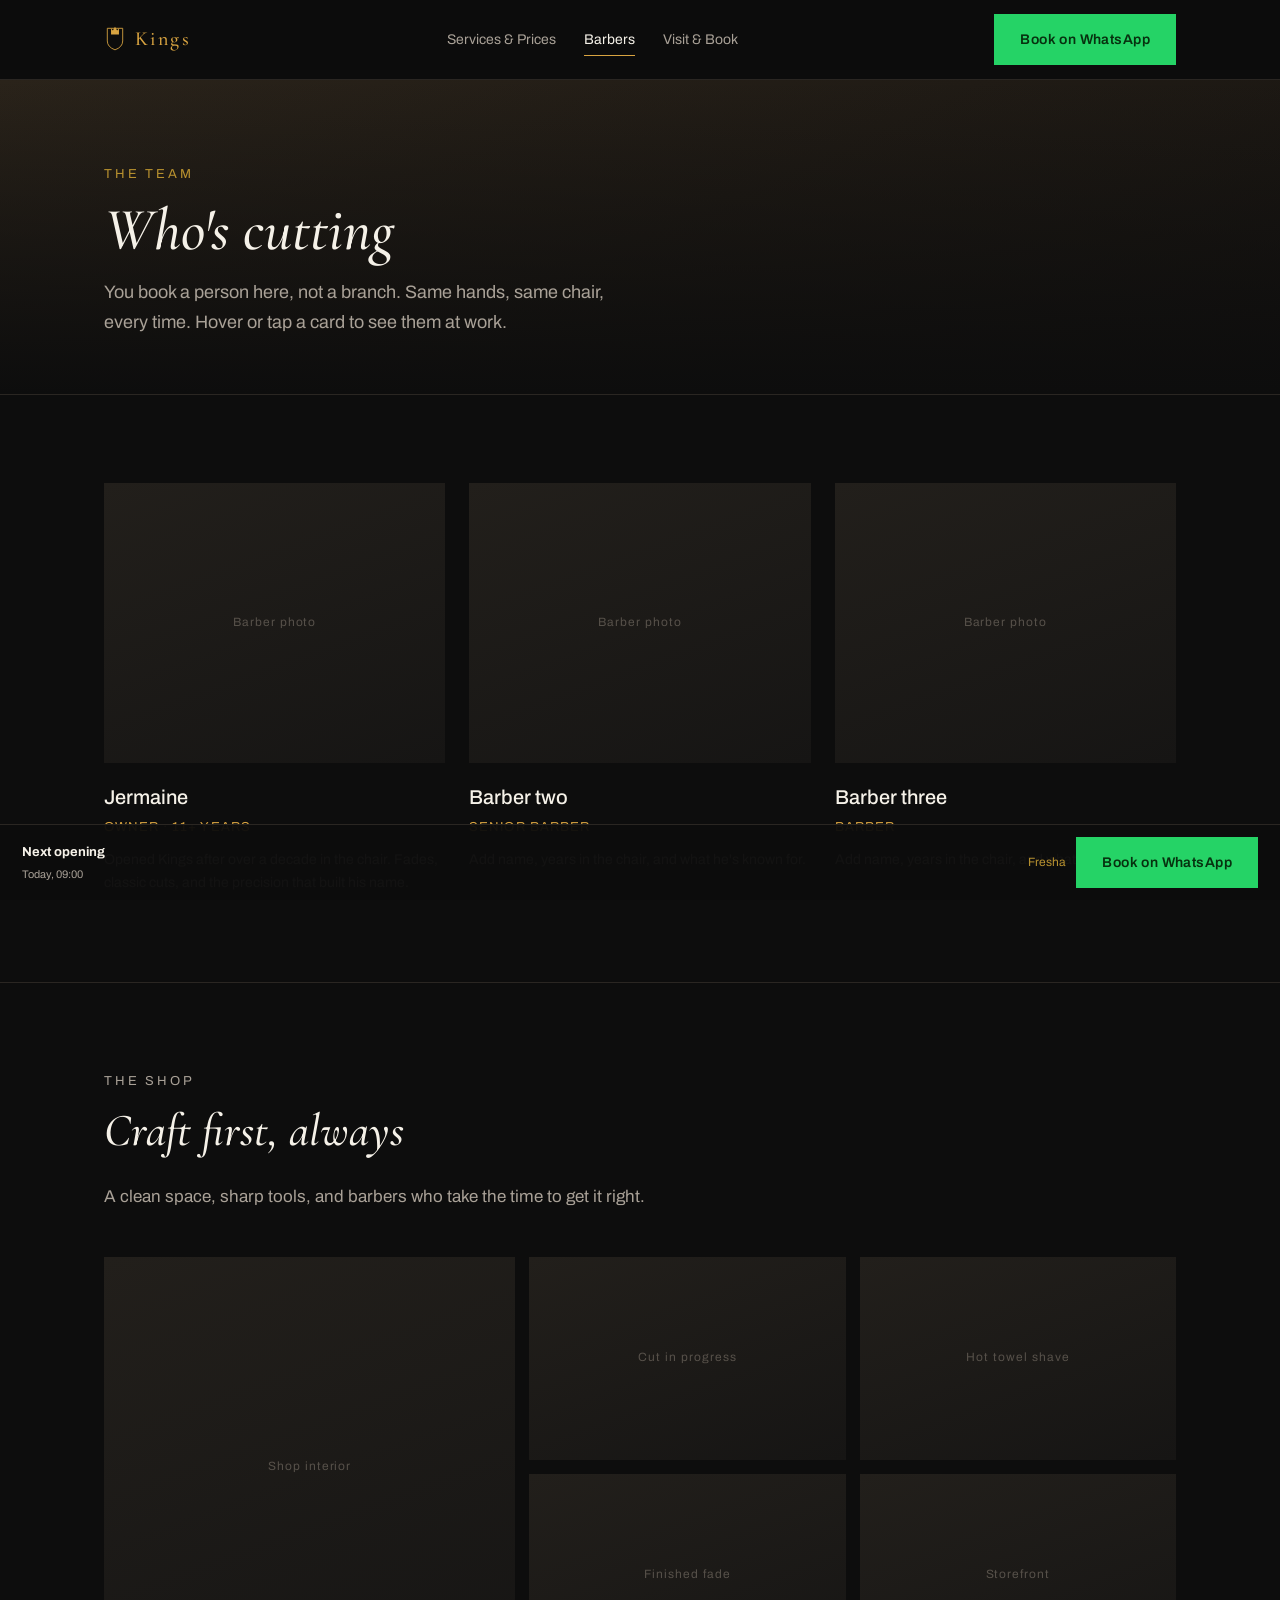
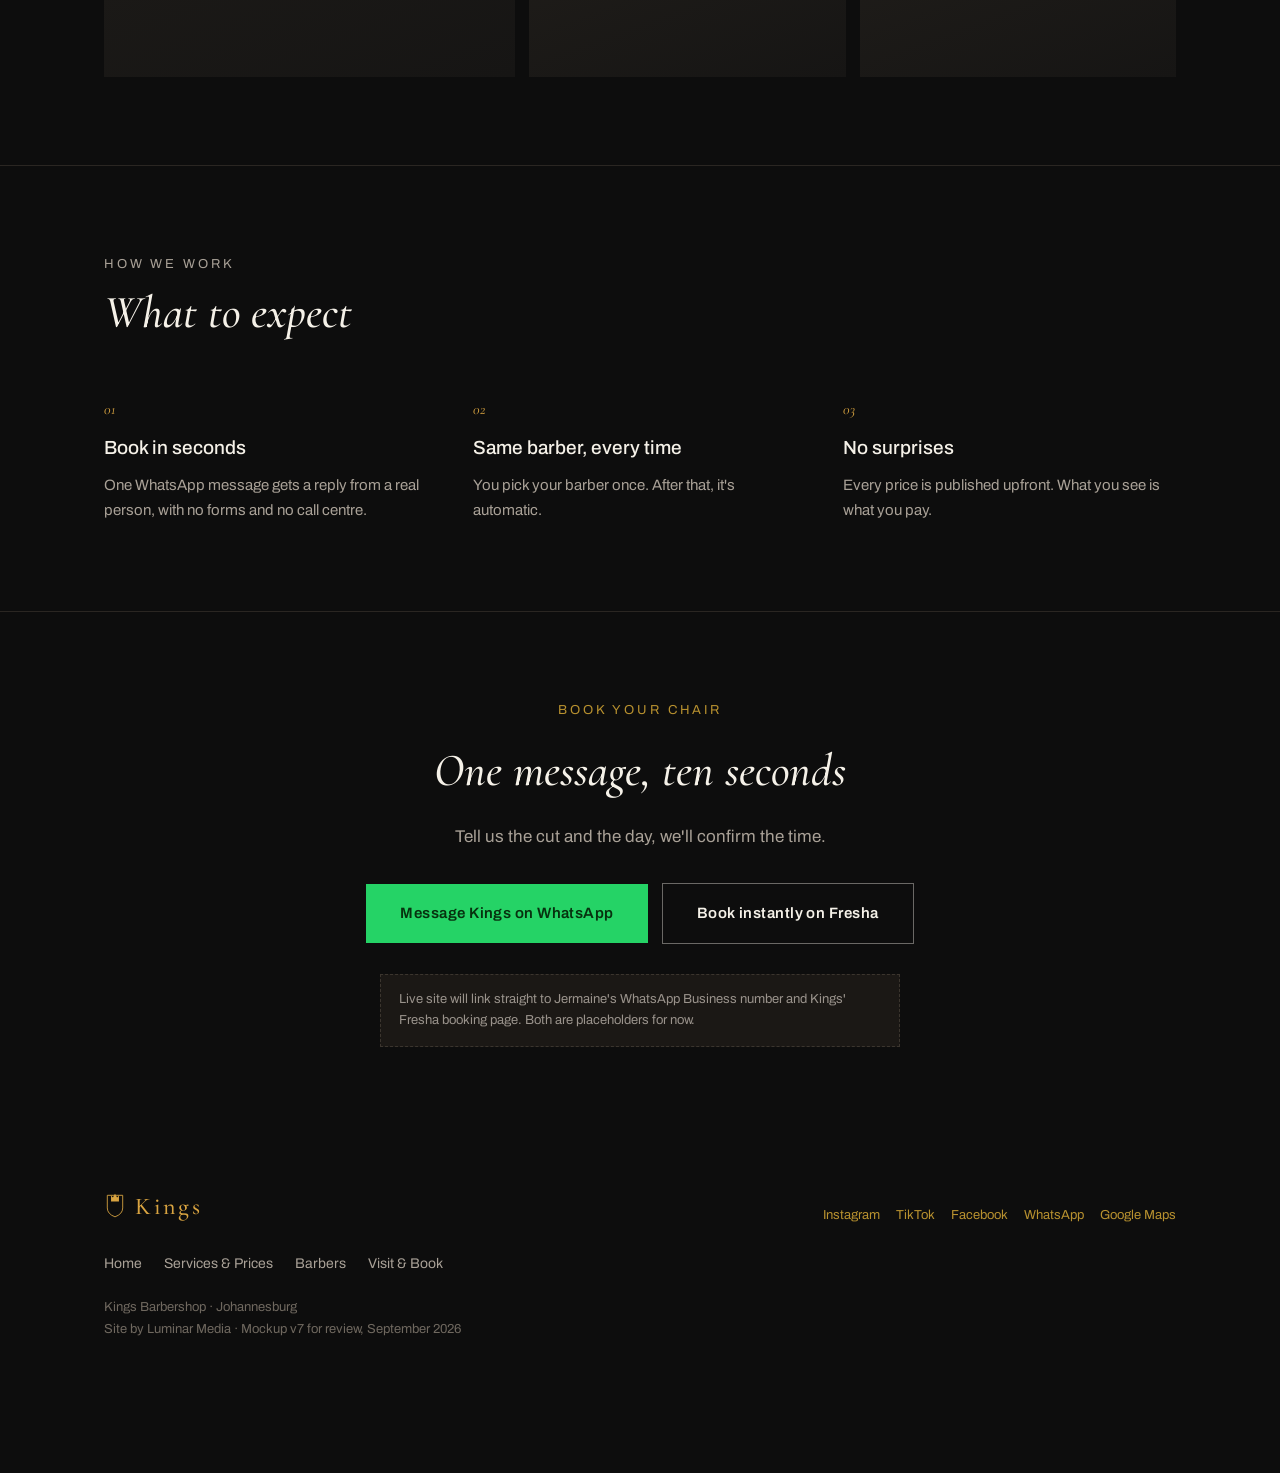
==== barbers.html @ ea35cb9d "what kings means, no em dashes" ====
<!DOCTYPE html>
<html lang="en">
<head>
<meta charset="utf-8">
<meta name="viewport" content="width=device-width, initial-scale=1, viewport-fit=cover">
<title>Barbers | Kings Barbershop Johannesburg</title>
<meta name="description" content="Meet Jermaine and the Kings Barbershop team in Johannesburg. Book the same barber every visit.">
<meta name="theme-color" content="#0D0D0D">

<!-- SITE URL: every "kings-barbershop-six.vercel.app" on this page (and in robots.txt + sitemap.xml) must change if the site moves to its own domain -->
<link rel="canonical" href="https://kings-barbershop-six.vercel.app/barbers">

<!-- Link previews (WhatsApp, Facebook, Instagram DMs, X) -->
<meta property="og:type" content="website">
<meta property="og:site_name" content="Kings Barbershop">
<meta property="og:locale" content="en_ZA">
<meta property="og:url" content="https://kings-barbershop-six.vercel.app/barbers">
<meta property="og:title" content="The Barbers · Kings Barbershop">
<meta property="og:description" content="You book a person here, not a branch. Meet Jermaine and the team.">
<meta property="og:image" content="https://kings-barbershop-six.vercel.app/og-image.jpg">
<meta property="og:image:type" content="image/jpeg">
<meta property="og:image:width" content="1200">
<meta property="og:image:height" content="630">
<meta property="og:image:alt" content="Kings Barbershop gold crest with the line Walk in a subject. Walk out a king.">
<meta name="twitter:card" content="summary_large_image">
<meta name="twitter:title" content="The Barbers · Kings Barbershop">
<meta name="twitter:description" content="You book a person here, not a branch. Meet Jermaine and the team.">
<meta name="twitter:image" content="https://kings-barbershop-six.vercel.app/og-image.jpg">

<!-- Icons -->
<link rel="icon" href="favicon.svg" type="image/svg+xml">
<link rel="icon" href="favicon.ico" sizes="48x48">
<link rel="apple-touch-icon" href="apple-touch-icon.png">

<script>document.documentElement.classList.add('js')</script>
<link rel="preconnect" href="https://fonts.googleapis.com">
<link rel="preconnect" href="https://fonts.gstatic.com" crossorigin>
<link href="https://fonts.googleapis.com/css2?family=Cormorant+Garamond:ital,wght@0,500;1,500&amp;family=Archivo:wght@400;500;600&amp;display=swap" rel="stylesheet">
<link rel="stylesheet" href="styles.css">
<script src="site.js" defer></script>
</head>
<body>

<nav>
  <div class="nav-in">
    <a class="brand" href="./" aria-label="Kings Barbershop home"><svg viewBox="0 0 400 520" aria-hidden="true"><path d="M60 60 H340 V290 Q340 400 200 452 Q60 400 60 290 Z" fill="none" stroke="#D9A441" stroke-width="16"/><polygon points="128,172 128,62 162,102 200,34 238,102 272,62 272,172" fill="#D9A441"/></svg>Kings</a>
    <div class="nav-links"><a href="services">Services &amp; Prices</a><a href="barbers" aria-current="page">Barbers</a><a href="visit">Visit &amp; Book</a></div>
    <a class="btn wa" href="#" data-wa>Book on WhatsApp</a>
    <button class="menu-btn" type="button" aria-expanded="false" aria-controls="menu">Menu</button>
  </div>
</nav>

<div class="menu" id="menu" hidden>
  <div class="menu-top">
    <a class="brand" href="./" aria-label="Kings Barbershop home"><svg viewBox="0 0 400 520" aria-hidden="true"><path d="M60 60 H340 V290 Q340 400 200 452 Q60 400 60 290 Z" fill="none" stroke="#D9A441" stroke-width="16"/><polygon points="128,172 128,62 162,102 200,34 238,102 272,62 272,172" fill="#D9A441"/></svg>Kings</a>
    <button class="menu-btn menu-close" type="button">Close</button>
  </div>
  <div class="menu-links">
    <a href="./">Home</a>
    <a href="services">Services &amp; Prices</a>
    <a href="barbers" aria-current="page">Barbers</a>
    <a href="visit">Visit &amp; Book</a>
  </div>
  <div class="menu-book">
    <a class="btn wa" href="#" data-wa>Book on WhatsApp</a>
    <a class="fresha" href="#" data-fresha>Book instantly on Fresha</a>
  </div>
</div>

<header class="page-head">
  <div class="wrap">
    <p class="kicker">The team</p>
    <h1>Who's cutting</h1>
    <p>You book a person here, not a branch. Same hands, same chair, every time. Hover or tap a card to see them at work.</p>
  </div>
</header>

<section id="team" class="reveal">
  <div class="wrap">
    <div class="team">
      <div class="barber"><div class="photo"><div class="shot still">Barber photo</div><div class="shot action">Action shot</div></div><h3>Jermaine</h3><p class="role">Owner · 11+ years</p><p>Opened Kings after over a decade in the chair. Fades, classic cuts, and the precision that built his name.</p></div>
      <div class="barber"><div class="photo"><div class="shot still">Barber photo</div><div class="shot action">Action shot</div></div><h3>Barber two</h3><p class="role">Senior barber</p><p>Add name, years in the chair, and what he's known for.</p></div>
      <div class="barber"><div class="photo"><div class="shot still">Barber photo</div><div class="shot action">Action shot</div></div><h3>Barber three</h3><p class="role">Barber</p><p>Add name, years in the chair, and what he's known for.</p></div>
    </div>
  </div>
</section>

<section class="reveal">
  <div class="wrap">
    <div class="head"><p class="kicker">The shop</p><h2>Craft first, always</h2><p>A clean space, sharp tools, and barbers who take the time to get it right.</p></div>
    <div class="gallery">
      <div class="photo">Shop interior</div><div class="photo">Cut in progress</div><div class="photo">Hot towel shave</div><div class="photo">Finished fade</div><div class="photo">Storefront</div>
    </div>
  </div>
</section>

<section class="reveal">
  <div class="wrap">
    <div class="head"><p class="kicker">How we work</p><h2>What to expect</h2></div>
    <div class="craft">
      <div><p class="num">01</p><h3>Book in seconds</h3><p>One WhatsApp message gets a reply from a real person, with no forms and no call centre.</p></div>
      <div><p class="num">02</p><h3>Same barber, every time</h3><p>You pick your barber once. After that, it's automatic.</p></div>
      <div><p class="num">03</p><h3>No surprises</h3><p>Every price is published upfront. What you see is what you pay.</p></div>
    </div>
  </div>
</section>

<section id="book" class="book reveal last">
  <div class="wrap">
    <p class="kicker">Book your chair</p><h2>One message, ten seconds</h2>
    <p class="lead">Tell us the cut and the day, we'll confirm the time.</p>
    <div class="cta-row">
      <a class="btn wa" href="#" data-wa>Message Kings on WhatsApp</a>
      <a class="btn ghost" href="#" data-fresha>Book instantly on Fresha</a>
    </div>
    <div class="note" style="text-align:left;max-width:520px;margin-inline:auto">Live site will link straight to Jermaine's WhatsApp Business number and Kings' Fresha booking page. Both are placeholders for now.</div>
  </div>
</section>

<footer>
  <div class="wrap">
    <div class="foot-row">
      <a class="brand" href="./" style="font-size:24px" aria-label="Kings Barbershop home"><svg viewBox="0 0 400 520" aria-hidden="true"><path d="M60 60 H340 V290 Q340 400 200 452 Q60 400 60 290 Z" fill="none" stroke="#D9A441" stroke-width="16"/><polygon points="128,172 128,62 162,102 200,34 238,102 272,62 272,172" fill="#D9A441"/></svg>Kings</a>
      <div class="foot-social"><a href="#">Instagram</a><a href="#">TikTok</a><a href="#">Facebook</a><a href="#" data-wa>WhatsApp</a><a href="#">Google Maps</a></div>
    </div>
    <div class="foot-pages"><a href="./">Home</a><a href="services">Services &amp; Prices</a><a href="barbers">Barbers</a><a href="visit">Visit &amp; Book</a></div>
    <p class="fine">Kings Barbershop · Johannesburg<br>Site by Luminar Media · Mockup v7 for review, September 2026</p>
  </div>
</footer>

<div class="dock">
  <div class="info"><b>Next opening</b><span data-slot>…</span></div>
  <div style="display:flex;gap:10px;align-items:center">
    <a href="#" data-fresha style="color:var(--gold-2);font-size:12px;text-decoration:none;white-space:nowrap">Fresha</a>
    <a class="btn wa" href="#" data-wa>Book on WhatsApp</a>
  </div>
</div>

</body>
</html>
---- styles.css ----
/* Kings Barbershop: shared styles for every page */
:root{--ink:#0D0D0D;--ink-2:#161514;--line:#2A2622;--gold:#D9A441;--gold-2:#B8912F;--paper:#F5F1E8;--mute:#A9A197;--wa:#25D366;color-scheme:dark}
*{box-sizing:border-box}
html{scroll-behavior:smooth}
body{margin:0;background:var(--ink);color:var(--paper);font-family:Archivo,Helvetica,Arial,sans-serif;font-size:17px;line-height:1.65}
.wrap{max-width:1120px;margin:0 auto;padding:0 24px}
img{max-width:100%}
.photo{background:linear-gradient(160deg,#221F1B,#161514);display:flex;align-items:center;justify-content:center;color:#57514A;font-size:12px;letter-spacing:.08em;text-align:center}

nav{position:sticky;top:env(safe-area-inset-top,0px);z-index:40;background:rgba(13,13,13,.94);border-bottom:1px solid var(--line);backdrop-filter:blur(8px)}
.nav-in{display:flex;align-items:center;justify-content:space-between;gap:16px;padding:14px 24px;max-width:1120px;margin:0 auto}
.brand{display:flex;align-items:center;gap:9px;font-family:'Cormorant Garamond',serif;font-weight:500;font-size:20px;letter-spacing:.12em;color:var(--gold)}
.brand svg{width:22px;height:auto;transition:transform .5s ease,filter .5s ease}
.brand:hover svg{transform:rotate(8deg);filter:drop-shadow(0 0 6px rgba(217,164,65,.7))}
.nav-links{display:flex;gap:28px;font-size:14px}
.nav-links a{color:var(--mute);text-decoration:none}
.nav-links a:hover{color:var(--paper)}
@media(max-width:820px){.nav-links{display:none}}
.btn{display:inline-flex;align-items:center;gap:9px;padding:14px 26px;background:var(--gold);color:var(--ink);text-decoration:none;font-weight:600;font-size:14px;letter-spacing:.03em;border:0;cursor:pointer}
.btn:hover{background:#E8B65A}
.btn.wa{background:var(--wa);color:#07310F}
.btn.ghost{background:transparent;color:var(--paper);border:1px solid rgba(245,241,232,.4)}
.btn.sm{padding:8px 16px;font-size:12px}

.hero{position:relative;min-height:92vh;display:flex;align-items:flex-end;background:linear-gradient(180deg,rgba(13,13,13,.15) 0%,rgba(13,13,13,.6) 55%,var(--ink) 100%),linear-gradient(155deg,#2a231a,#161310);background-attachment:fixed}
@media(max-width:820px){.hero{background-attachment:scroll}}
.hero-in{padding:0 24px 70px;max-width:1120px;margin:0 auto;width:100%}
.eyebrow{color:var(--gold);font-size:13px;letter-spacing:.28em;margin:0 0 16px;text-transform:uppercase}
h1{font-family:'Cormorant Garamond',serif;font-style:italic;font-weight:500;font-size:clamp(38px,6.6vw,70px);margin:0 0 20px;line-height:1.08}
.hero p{color:var(--mute);max-width:46ch;margin:0 0 26px;font-size:18px}
.cta-row{display:flex;gap:14px;flex-wrap:wrap;align-items:center;margin-bottom:18px}
.avail{display:inline-flex;align-items:center;gap:8px;color:var(--mute);font-size:13px}
.avail .dot{width:7px;height:7px;border-radius:50%;background:#3FD97A;box-shadow:0 0 0 3px rgba(63,217,122,.2)}
.avail b{color:var(--paper);font-weight:500}
.badges{display:flex;gap:22px;flex-wrap:wrap;margin-top:6px}
.badges span{color:var(--mute);font-size:12px;letter-spacing:.05em;display:flex;align-items:center;gap:7px}
.badges span::before{content:"";width:5px;height:5px;background:var(--gold);border-radius:50%}

.stats{border-bottom:1px solid var(--line);border-top:1px solid var(--line)}
.stats .wrap{display:grid;grid-template-columns:repeat(4,1fr);text-align:center}
@media(max-width:700px){.stats .wrap{grid-template-columns:repeat(2,1fr)}}
.stat{padding:30px 10px;border-left:1px solid var(--line)}
.stat:first-child{border-left:0}
.stat b{display:block;font-family:'Cormorant Garamond',serif;font-style:italic;font-size:34px;color:var(--gold)}
.stat span{color:var(--mute);font-size:13px;letter-spacing:.06em}

section{padding:88px 0;border-bottom:1px solid var(--line)}
.js .reveal{opacity:0;transform:translateY(22px);transition:opacity .7s ease,transform .7s ease}
.js .reveal.in{opacity:1;transform:translateY(0)}
.head{max-width:640px;margin:0 0 46px}
.kicker{color:var(--gold-2);font-size:13px;letter-spacing:.22em;text-transform:uppercase;margin:0 0 12px}
h2{font-family:'Cormorant Garamond',serif;font-style:italic;font-weight:500;font-size:clamp(30px,4.4vw,46px);margin:0 0 14px}
.head p{color:var(--mute);margin:0}

.story{display:grid;grid-template-columns:1fr 1fr;gap:56px;align-items:center}
@media(max-width:820px){.story{grid-template-columns:1fr;gap:32px}}
.story .photo{aspect-ratio:4/5;width:100%}
.story .cap{color:var(--mute);font-size:17px;margin:0 0 18px}
.story .cap b{color:var(--paper);font-weight:500}

.gallery{display:grid;grid-template-columns:1.3fr 1fr 1fr;gap:14px;height:420px}
.gallery .photo:first-child{grid-row:span 2}
@media(max-width:760px){.gallery{grid-template-columns:1fr 1fr;height:auto}.gallery .photo{height:150px}.gallery .photo:first-child{grid-row:auto;grid-column:span 2;height:220px}}

/* before/after */
.ba{position:relative;height:340px;overflow:hidden;user-select:none}
.ba .side{position:absolute;inset:0}
.ba .after{clip-path:inset(0 0 0 50%)}
.ba .lbl{position:absolute;top:16px;font-size:11px;letter-spacing:.15em;text-transform:uppercase;color:var(--gold);background:rgba(13,13,13,.6);padding:5px 10px}
.ba .lbl.l{left:16px}.ba .lbl.r{right:16px}
.ba input[type=range]{position:absolute;inset:0;width:100%;height:100%;margin:0;appearance:none;background:transparent;cursor:ew-resize}
.ba input[type=range]::-webkit-slider-thumb{appearance:none;width:44px;height:44px;border-radius:50%;background:var(--gold);border:4px solid var(--ink);box-shadow:0 0 0 1px var(--gold)}
.ba .handle{position:absolute;top:0;bottom:0;width:2px;background:var(--gold);pointer-events:none}

/* filter chips */
.chips{display:flex;gap:10px;flex-wrap:wrap;margin-bottom:30px}
.chip{padding:8px 16px;border:1px solid var(--line);background:transparent;color:var(--mute);font-size:13px;cursor:pointer;border-radius:100px}
.chip.active{background:var(--gold);color:var(--ink);border-color:var(--gold)}

.svc-grid{display:grid;grid-template-columns:repeat(auto-fit,minmax(230px,1fr));gap:1px;background:var(--line);border:1px solid var(--line)}
.svc{background:var(--ink);padding:32px 26px;transition:opacity .35s ease}
.svc.dim{opacity:.28}
.svc .photo{height:110px;margin:0 0 20px;font-size:11px;transition:filter .4s ease}
.svc:hover .photo{filter:brightness(1.15)}
.svc h3{margin:0 0 8px;font-size:19px;font-weight:500}
.svc p{margin:0 0 6px;color:var(--mute);font-size:14px}
.svc .rec{color:var(--gold-2);font-size:12px;letter-spacing:.04em;margin:0 0 14px}
.svc .row{display:flex;justify-content:space-between;align-items:center}
.svc .amt{font-family:'Cormorant Garamond',serif;font-style:italic;color:var(--gold);font-size:20px}

.price-list{border-top:1px solid var(--line)}
.price{display:flex;align-items:center;gap:14px;padding:20px 0;border-bottom:1px solid var(--line)}
.price .name{font-size:18px}
.price .desc{display:block;color:var(--mute);font-size:14px;margin-top:3px}
.price .dots{flex:1;border-bottom:1px dotted #3B352E;transform:translateY(-5px)}
.price .amt{font-family:'Cormorant Garamond',serif;font-style:italic;color:var(--gold);font-size:24px;white-space:nowrap}
.price .amt small{font-family:Archivo,sans-serif;font-style:normal;font-weight:400;color:var(--mute);font-size:12px;display:block;text-align:right}
.price input[type=checkbox]{width:18px;height:18px;accent-color:var(--gold);flex:0 0 auto}

/* calculator */
.calc-bar{position:sticky;bottom:0;background:var(--ink-2);border:1px solid var(--line);padding:18px 22px;display:flex;justify-content:space-between;align-items:center;flex-wrap:wrap;gap:14px;margin-top:8px}
.calc-bar .tot{font-family:'Cormorant Garamond',serif;font-style:italic;color:var(--gold);font-size:24px}
.calc-bar span.lbl{color:var(--mute);font-size:13px;display:block;margin-bottom:2px}

/* pay per visit vs Standing Chair */
.plans{display:grid;grid-template-columns:1.25fr 1fr;gap:20px;align-items:start}
@media(max-width:820px){.plans{grid-template-columns:1fr}}
.plan{padding:34px 30px;border:1px solid var(--line);display:flex;flex-direction:column;gap:16px}
.plan.main{border-color:var(--gold);background:linear-gradient(160deg,#1d1810,#141210)}
.plan.alt{background:var(--ink-2)}
.plan-tag{margin:0;font-size:12px;letter-spacing:.2em;text-transform:uppercase;color:var(--gold)}
.plan.alt .plan-tag{color:var(--mute)}
.plan h3{margin:0;font-family:'Cormorant Garamond',Georgia,serif;font-style:italic;font-weight:500;font-size:clamp(30px,3.8vw,40px);line-height:1.1}
.plan.alt h3{font-size:clamp(26px,3vw,32px)}
.plan-price{margin:0;font-family:'Cormorant Garamond',Georgia,serif;font-style:italic;color:var(--gold);font-size:30px;line-height:1.2;font-variant-numeric:tabular-nums}
.plan-price small{font-family:Archivo,Helvetica,Arial,sans-serif;font-style:normal;color:var(--mute);font-size:13px;margin-left:4px}
.plan-save{margin:-10px 0 0;color:var(--mute);font-size:13px}
.plan-list{margin:0;padding:0;list-style:none;display:grid;gap:10px}
.plan-list li{padding-left:18px;position:relative;font-size:15px}
.plan-list li::before{content:"";position:absolute;left:0;top:.72em;width:6px;height:6px;background:var(--gold);border-radius:50%}
.plan.alt .plan-list li{color:var(--mute)}
.plan-cta{display:flex;gap:20px;align-items:center;flex-wrap:wrap;margin-top:6px}
.plan-link{color:var(--gold);font-size:14px;text-decoration:none;border-bottom:1px solid currentColor;padding-bottom:1px}
.plan.alt .btn{align-self:flex-start}
.terms{border-top:1px solid var(--line);padding-top:14px}
.terms summary{cursor:pointer;font-size:14px;list-style:none;display:flex;justify-content:space-between;align-items:center}
.terms summary::-webkit-details-marker{display:none}
.terms summary::after{content:"+";color:var(--gold);font-size:20px}
.terms[open] summary::after{content:"–"}
.terms ul{margin:12px 0 0;padding-left:18px;color:var(--mute);font-size:13.5px;display:grid;gap:8px}

.team{display:grid;grid-template-columns:repeat(auto-fit,minmax(230px,1fr));gap:24px}
.barber{position:relative;overflow:hidden}
.barber .photo{height:280px;margin-bottom:18px;position:relative}
.barber .photo .shot{position:absolute;inset:0;display:flex;align-items:center;justify-content:center;transition:opacity .45s ease}
.barber .photo .shot.action{opacity:0;background:linear-gradient(200deg,#2c2418,#181410)}
.barber:hover .photo .shot.still{opacity:0}
.barber:hover .photo .shot.action{opacity:1}
.barber h3{margin:0 0 3px;font-size:20px;font-weight:500}
.barber .role{color:var(--gold);font-size:13px;letter-spacing:.08em;margin:0 0 10px;text-transform:uppercase}
.barber p{margin:0;color:var(--mute);font-size:14px}

.craft{display:grid;grid-template-columns:repeat(3,1fr);gap:36px}
@media(max-width:760px){.craft{grid-template-columns:1fr}}
.craft .num{font-family:'Cormorant Garamond',serif;font-style:italic;color:var(--gold);font-size:15px;margin:0 0 10px}
.craft h3{margin:0 0 10px;font-size:19px;font-weight:500}
.craft p{margin:0;color:var(--mute);font-size:15px}

.reviews{display:grid;grid-template-columns:repeat(auto-fit,minmax(250px,1fr));gap:26px}
.rev p{margin:0 0 12px;font-family:'Cormorant Garamond',serif;font-style:italic;font-size:19px}
.rev cite{color:var(--mute);font-style:normal;font-size:13px;letter-spacing:.04em}

.faq{border-top:1px solid var(--line)}
.faq-item{border-bottom:1px solid var(--line)}
.faq-item summary{cursor:pointer;padding:22px 0;font-size:17px;list-style:none;display:flex;justify-content:space-between;align-items:center;gap:16px}
.faq-item summary::-webkit-details-marker{display:none}
.faq-item summary::after{content:"+";color:var(--gold);font-size:22px;flex:0 0 auto}
.faq-item[open] summary::after{content:"–"}
.faq-item p{margin:0 0 22px;color:var(--mute);font-size:15px;max-width:64ch}

.visit{display:grid;grid-template-columns:1fr 1fr;gap:40px}
@media(max-width:760px){.visit{grid-template-columns:1fr}}
.hours div{display:flex;justify-content:space-between;padding:13px 0;border-bottom:1px solid var(--line);color:var(--mute)}
.hours div b{color:var(--paper);font-weight:500}

footer{padding:52px 0 120px}
.foot-row{display:flex;justify-content:space-between;align-items:flex-end;flex-wrap:wrap;gap:20px;margin-bottom:26px}
.foot-social{display:flex;gap:16px;font-size:13px}
.foot-social a{color:var(--gold-2);text-decoration:none}
footer .fine{color:#6F685F;font-size:13px}
footer .fine a{color:var(--gold-2)}

.dock{position:fixed;left:0;right:0;bottom:0;z-index:50;background:rgba(13,13,13,.96);border-top:1px solid var(--line);padding:12px 22px;padding-bottom:calc(12px + env(safe-area-inset-bottom,0px));display:flex;gap:12px;align-items:center;justify-content:space-between}
.dock .info{display:flex;flex-direction:column;gap:2px}
.dock .info b{font-size:13px;color:var(--paper)}
.dock .info span{font-size:11px;color:var(--mute)}
@media(max-width:600px){.dock .info{display:none}.dock .btn{flex:1;justify-content:center}}
.note{background:#1B1815;border:1px dashed #3B352E;padding:14px 18px;color:#9A938C;font-size:13px;margin-top:30px}

#preloader{position:fixed;inset:0;z-index:100;background:var(--ink);display:none;flex-direction:column;align-items:center;justify-content:center;gap:18px;transition:opacity .5s ease,visibility .5s ease}
.js #preloader{display:flex}
#preloader.hide{opacity:0;visibility:hidden}
#preloader .mark{width:110px;height:auto;opacity:0}
#preloader .tag{font-family:'Cormorant Garamond',serif;font-style:italic;font-weight:500;color:var(--paper);text-align:center;font-size:18px;line-height:1.4;opacity:0}
#preloader.go .mark{animation:reveal 1.1s ease forwards .15s}
#preloader.go .tag{animation:reveal 1.1s ease forwards .5s}
@keyframes reveal{0%{opacity:0;transform:scale(.85)}100%{opacity:1;transform:scale(1)}}

a:focus-visible,.btn:focus-visible,.chip:focus-visible,summary:focus-visible,input:focus-visible{outline:2px solid var(--gold);outline-offset:3px}
@media(prefers-reduced-motion:reduce){
  html{scroll-behavior:auto}
  .hero{background-attachment:scroll}
  .js .reveal{opacity:1;transform:none;transition:none}
  #preloader .mark,#preloader .tag,#preloader.go .mark,#preloader.go .tag{animation:none;opacity:1}
}

/* ---------- multi-page additions ---------- */
a.brand{text-decoration:none}
.nav-links a{padding-block:4px;border-bottom:1px solid transparent}
.nav-links a[aria-current="page"]{color:var(--paper);border-bottom-color:var(--gold)}

/* phone menu */
.menu-btn{display:none;background:transparent;border:1px solid rgba(245,241,232,.4);color:var(--paper);font:600 13px/1 Archivo,Helvetica,Arial,sans-serif;letter-spacing:.08em;text-transform:uppercase;padding:12px 16px;cursor:pointer}
@media(max-width:820px){.nav-in>.btn.wa{display:none}.menu-btn{display:inline-flex}}
.menu{position:fixed;inset:0;z-index:60;background:var(--ink);display:flex;flex-direction:column;padding:calc(18px + env(safe-area-inset-top,0px)) 24px calc(28px + env(safe-area-inset-bottom,0px));overflow-y:auto}
.menu[hidden]{display:none}
.menu-top{display:flex;justify-content:space-between;align-items:center}
.menu-links{display:flex;flex-direction:column;gap:6px;margin:48px 0 40px}
.menu-links a{font-family:'Cormorant Garamond',Georgia,serif;font-style:italic;font-weight:500;font-size:40px;line-height:1.25;color:var(--paper);text-decoration:none}
.menu-links a[aria-current="page"]{color:var(--gold)}
.menu-book{display:flex;flex-direction:column;gap:14px;margin-top:auto}
.menu-book .btn{justify-content:center}
.menu-book a.fresha{color:var(--gold);font-size:14px;text-align:center;text-decoration:none}
body.menu-open{overflow:hidden}

/* inner page header */
.page-head{padding:84px 0 56px;border-bottom:1px solid var(--line);background:linear-gradient(180deg,rgba(13,13,13,0) 0%,var(--ink) 100%),linear-gradient(155deg,#2a231a,#161310)}
.page-head h1{font-size:clamp(36px,5.6vw,60px);margin:0 0 16px}
.page-head p:not(.kicker):not(.avail){color:var(--mute);max-width:52ch;margin:0;font-size:18px}
@media(max-width:600px){.page-head{padding:56px 0 40px}}

/* links to other pages */
.see-all{display:inline-flex;align-items:center;gap:8px;margin-top:28px;color:var(--gold);font-size:15px;text-decoration:none;border-bottom:1px solid currentColor;padding-bottom:2px}
.see-all::after{content:"→"}

/* closing booking block */
.book{text-align:center}
.book .lead{color:var(--mute);max-width:44ch;margin:0 auto 32px}
.book .cta-row{justify-content:center;margin-bottom:0}
.book .cta-row .btn{font-size:15px;padding:17px 34px}
section.last{border-bottom:0}

/* footer page links */
.foot-pages{display:flex;gap:22px;flex-wrap:wrap;font-size:14px;margin-bottom:22px}
.foot-pages a{color:var(--mute);text-decoration:none}
.foot-pages a:hover{color:var(--paper)}
.foot-social{flex-wrap:wrap}

.menu .menu-close{display:inline-flex}
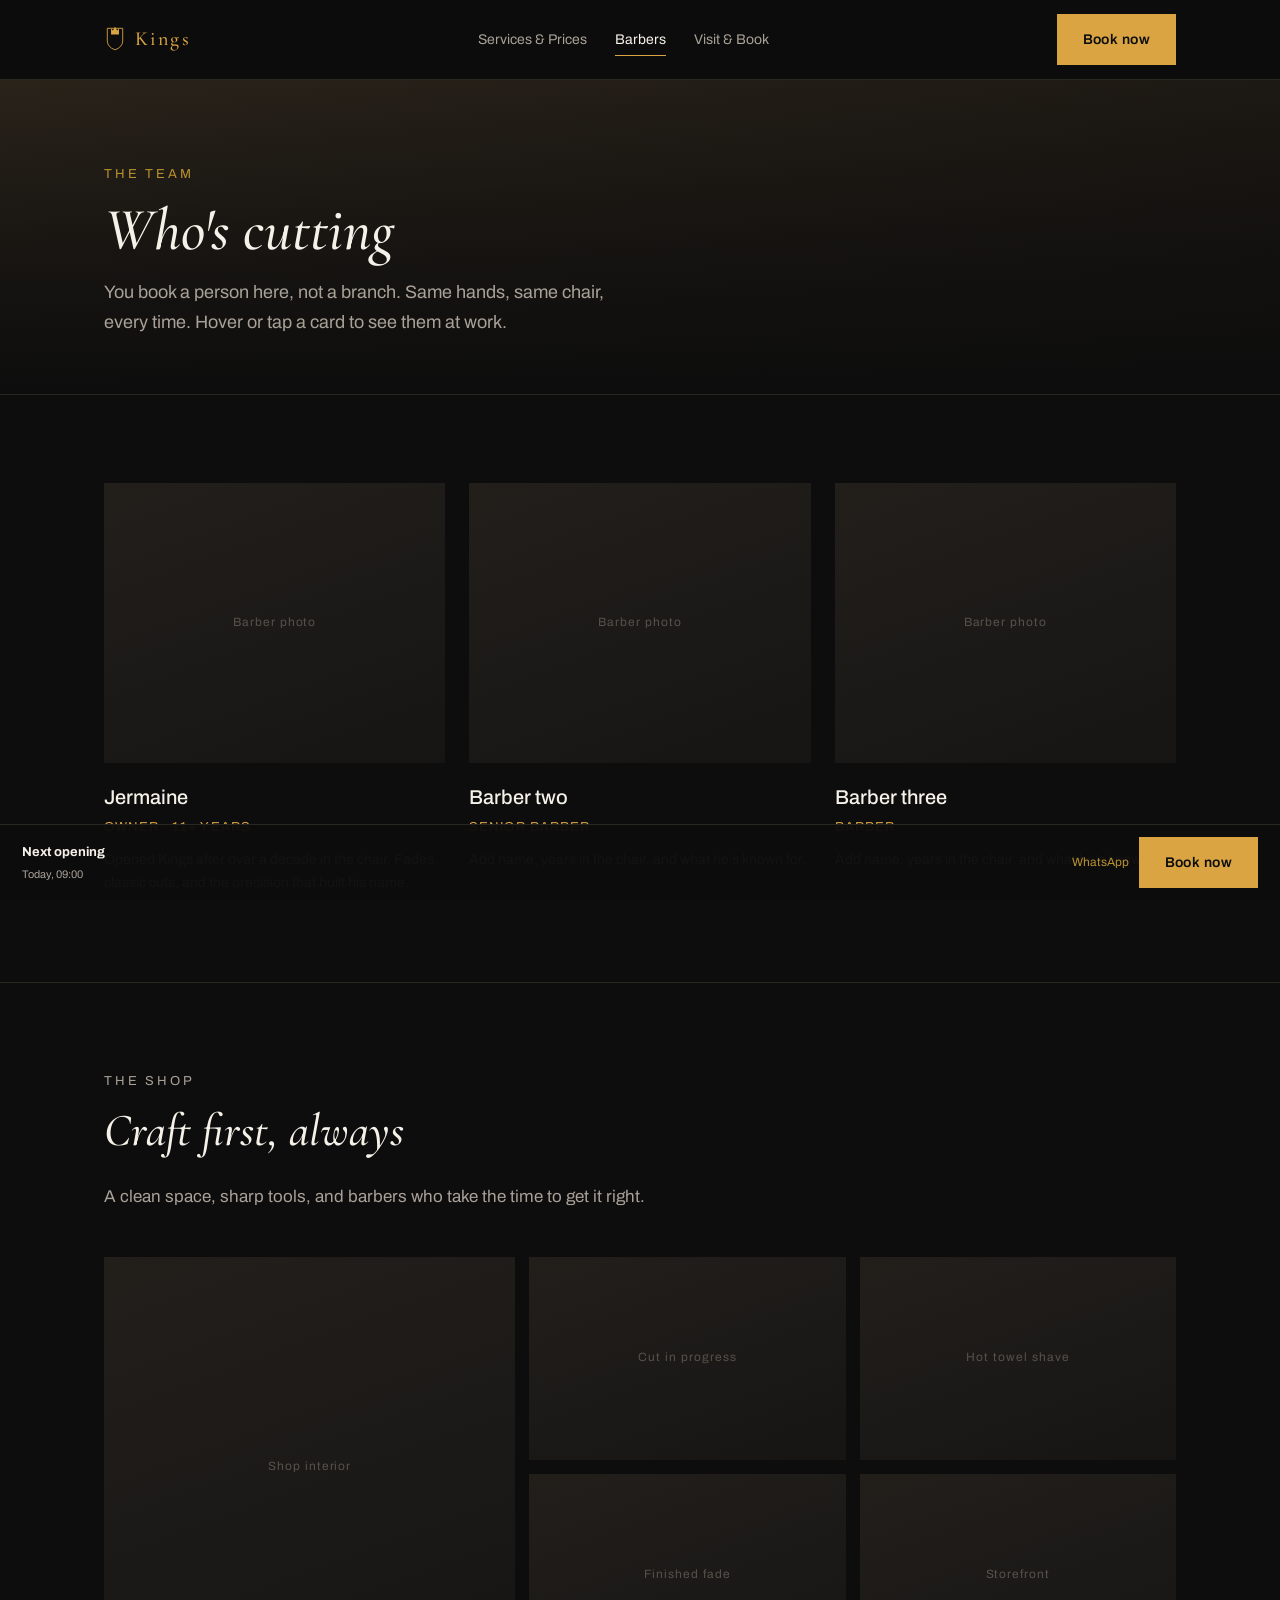
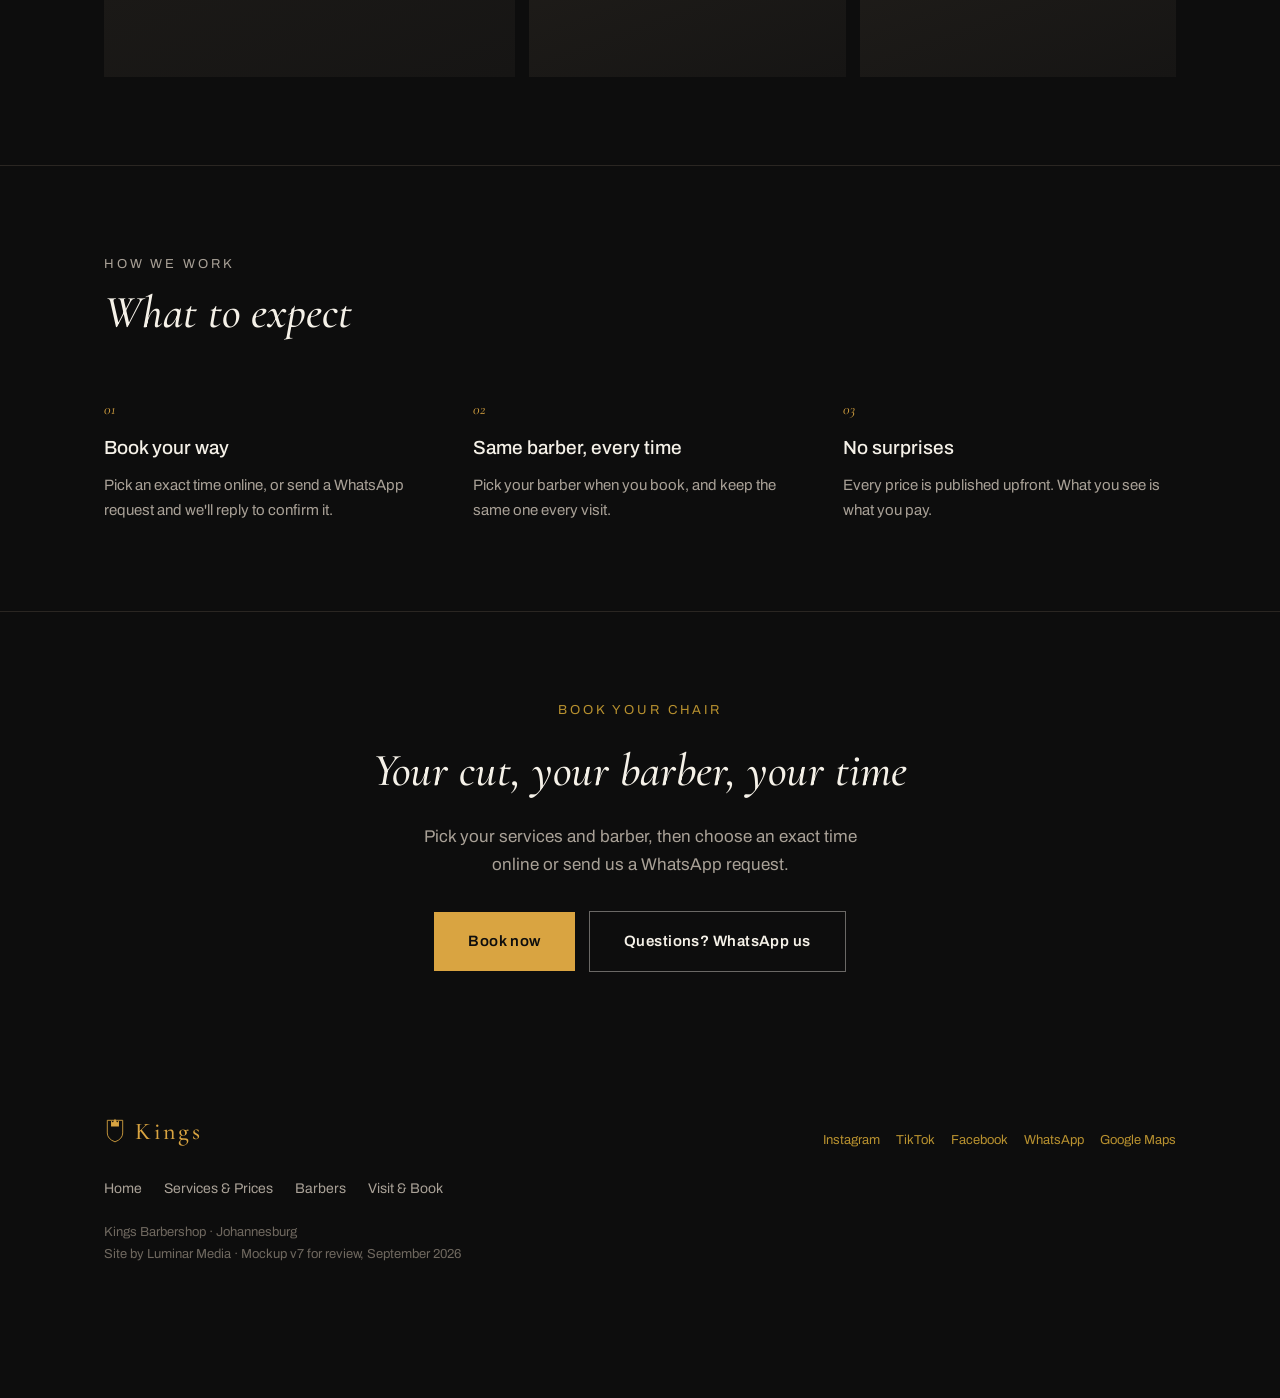
==== commit ac398cca: "booking builder" ====
--- a/barbers.html
+++ b/barbers.html
@@ -45,7 +45,7 @@
   <div class="nav-in">
     <a class="brand" href="./" aria-label="Kings Barbershop home"><svg viewBox="0 0 400 520" aria-hidden="true"><path d="M60 60 H340 V290 Q340 400 200 452 Q60 400 60 290 Z" fill="none" stroke="#D9A441" stroke-width="16"/><polygon points="128,172 128,62 162,102 200,34 238,102 272,62 272,172" fill="#D9A441"/></svg>Kings</a>
     <div class="nav-links"><a href="services">Services &amp; Prices</a><a href="barbers" aria-current="page">Barbers</a><a href="visit">Visit &amp; Book</a></div>
-    <a class="btn wa" href="#" data-wa>Book on WhatsApp</a>
+    <a class="btn" href="visit#builder">Book now</a>
     <button class="menu-btn" type="button" aria-expanded="false" aria-controls="menu">Menu</button>
   </div>
 </nav>
@@ -62,8 +62,8 @@
     <a href="visit">Visit &amp; Book</a>
   </div>
   <div class="menu-book">
-    <a class="btn wa" href="#" data-wa>Book on WhatsApp</a>
-    <a class="fresha" href="#" data-fresha>Book instantly on Fresha</a>
+    <a class="btn" href="visit#builder">Book now</a>
+    <a class="fresha" href="#" data-wa>Or message us on WhatsApp</a>
   </div>
 </div>
 
@@ -98,8 +98,8 @@
   <div class="wrap">
     <div class="head"><p class="kicker">How we work</p><h2>What to expect</h2></div>
     <div class="craft">
-      <div><p class="num">01</p><h3>Book in seconds</h3><p>One WhatsApp message gets a reply from a real person, with no forms and no call centre.</p></div>
-      <div><p class="num">02</p><h3>Same barber, every time</h3><p>You pick your barber once. After that, it's automatic.</p></div>
+      <div><p class="num">01</p><h3>Book your way</h3><p>Pick an exact time online, or send a WhatsApp request and we'll reply to confirm it.</p></div>
+      <div><p class="num">02</p><h3>Same barber, every time</h3><p>Pick your barber when you book, and keep the same one every visit.</p></div>
       <div><p class="num">03</p><h3>No surprises</h3><p>Every price is published upfront. What you see is what you pay.</p></div>
     </div>
   </div>
@@ -107,13 +107,12 @@
 
 <section id="book" class="book reveal last">
   <div class="wrap">
-    <p class="kicker">Book your chair</p><h2>One message, ten seconds</h2>
-    <p class="lead">Tell us the cut and the day, we'll confirm the time.</p>
+    <p class="kicker">Book your chair</p><h2>Your cut, your barber, your time</h2>
+    <p class="lead">Pick your services and barber, then choose an exact time online or send us a WhatsApp request.</p>
     <div class="cta-row">
-      <a class="btn wa" href="#" data-wa>Message Kings on WhatsApp</a>
-      <a class="btn ghost" href="#" data-fresha>Book instantly on Fresha</a>
+      <a class="btn" href="visit#builder">Book now</a>
+      <a class="btn ghost" href="#" data-wa>Questions? WhatsApp us</a>
     </div>
-    <div class="note" style="text-align:left;max-width:520px;margin-inline:auto">Live site will link straight to Jermaine's WhatsApp Business number and Kings' Fresha booking page. Both are placeholders for now.</div>
   </div>
 </section>
 
@@ -131,8 +130,8 @@
 <div class="dock">
   <div class="info"><b>Next opening</b><span data-slot>…</span></div>
   <div style="display:flex;gap:10px;align-items:center">
-    <a href="#" data-fresha style="color:var(--gold-2);font-size:12px;text-decoration:none;white-space:nowrap">Fresha</a>
-    <a class="btn wa" href="#" data-wa>Book on WhatsApp</a>
+    <a href="#" data-wa style="color:var(--gold-2);font-size:12px;text-decoration:none;white-space:nowrap">WhatsApp</a>
+    <a class="btn" href="visit#builder">Book now</a>
   </div>
 </div>
 
--- a/styles.css
+++ b/styles.css
@@ -201,7 +201,7 @@
 
 /* phone menu */
 .menu-btn{display:none;background:transparent;border:1px solid rgba(245,241,232,.4);color:var(--paper);font:600 13px/1 Archivo,Helvetica,Arial,sans-serif;letter-spacing:.08em;text-transform:uppercase;padding:12px 16px;cursor:pointer}
-@media(max-width:820px){.nav-in>.btn.wa{display:none}.menu-btn{display:inline-flex}}
+@media(max-width:820px){.nav-in>.btn{display:none}.menu-btn{display:inline-flex}}
 .menu{position:fixed;inset:0;z-index:60;background:var(--ink);display:flex;flex-direction:column;padding:calc(18px + env(safe-area-inset-top,0px)) 24px calc(28px + env(safe-area-inset-bottom,0px));overflow-y:auto}
 .menu[hidden]{display:none}
 .menu-top{display:flex;justify-content:space-between;align-items:center}
@@ -237,3 +237,28 @@
 .foot-social{flex-wrap:wrap}
 
 .menu .menu-close{display:inline-flex}
+
+/* ---------- booking builder (Visit & Book) ---------- */
+.calc-bar{bottom:calc(78px + env(safe-area-inset-bottom,0px))} /* sit above the bottom bar */
+.builder-sec{padding-top:56px}
+.builder{display:grid;gap:44px}
+.step{border:0;margin:0;padding:0;min-width:0}
+.step legend{display:flex;align-items:baseline;gap:12px;flex-wrap:wrap;padding:0;margin:0 0 16px;font-family:'Cormorant Garamond',Georgia,serif;font-style:italic;font-weight:500;font-size:28px;line-height:1.2}
+.step-n{align-self:center;font:600 12px/1 Archivo,Helvetica,Arial,sans-serif;font-style:normal;color:var(--ink);background:var(--gold);width:24px;height:24px;border-radius:50%;display:inline-flex;align-items:center;justify-content:center;flex:0 0 auto}
+.step legend small{font:400 13px/1.4 Archivo,Helvetica,Arial,sans-serif;color:var(--mute)}
+.opts{display:flex;gap:10px;flex-wrap:wrap}
+.opt{position:relative}
+.opt input{position:absolute;opacity:0;width:1px;height:1px;margin:0}
+.opt span{display:inline-block;padding:10px 18px;border:1px solid var(--line);border-radius:100px;color:var(--mute);font-size:14px;cursor:pointer;transition:background .2s,color .2s,border-color .2s}
+.opt input:checked+span{background:var(--gold);color:var(--ink);border-color:var(--gold)}
+.opt input:focus-visible+span{outline:2px solid var(--gold);outline-offset:3px}
+.when{display:flex;gap:14px;flex-wrap:wrap;align-items:center}
+.sel select{background:var(--ink-2);color:var(--paper);border:1px solid var(--line);padding:11px 14px;font:inherit;font-size:15px;min-width:220px;max-width:100%}
+.sr{position:absolute;width:1px;height:1px;overflow:hidden;clip:rect(0 0 0 0);white-space:nowrap}
+.hint{color:var(--mute);font-size:13px;margin:12px 0 0}
+.builder-bar{bottom:0;margin-top:28px;padding-bottom:calc(18px + env(safe-area-inset-bottom,0px));z-index:5}
+.builder-bar .dur{color:var(--mute);font-size:13px;margin-left:10px}
+.builder-bar .btns{display:flex;gap:12px;flex-wrap:wrap}
+@media(max-width:600px){.builder-bar .btns{width:100%}.builder-bar .btns .btn{flex:1 1 100%;justify-content:center}}
+.bar-note{color:var(--mute);font-size:13px;margin:14px 0 0;max-width:70ch}
+.bar-note b{color:var(--paper);font-weight:500}
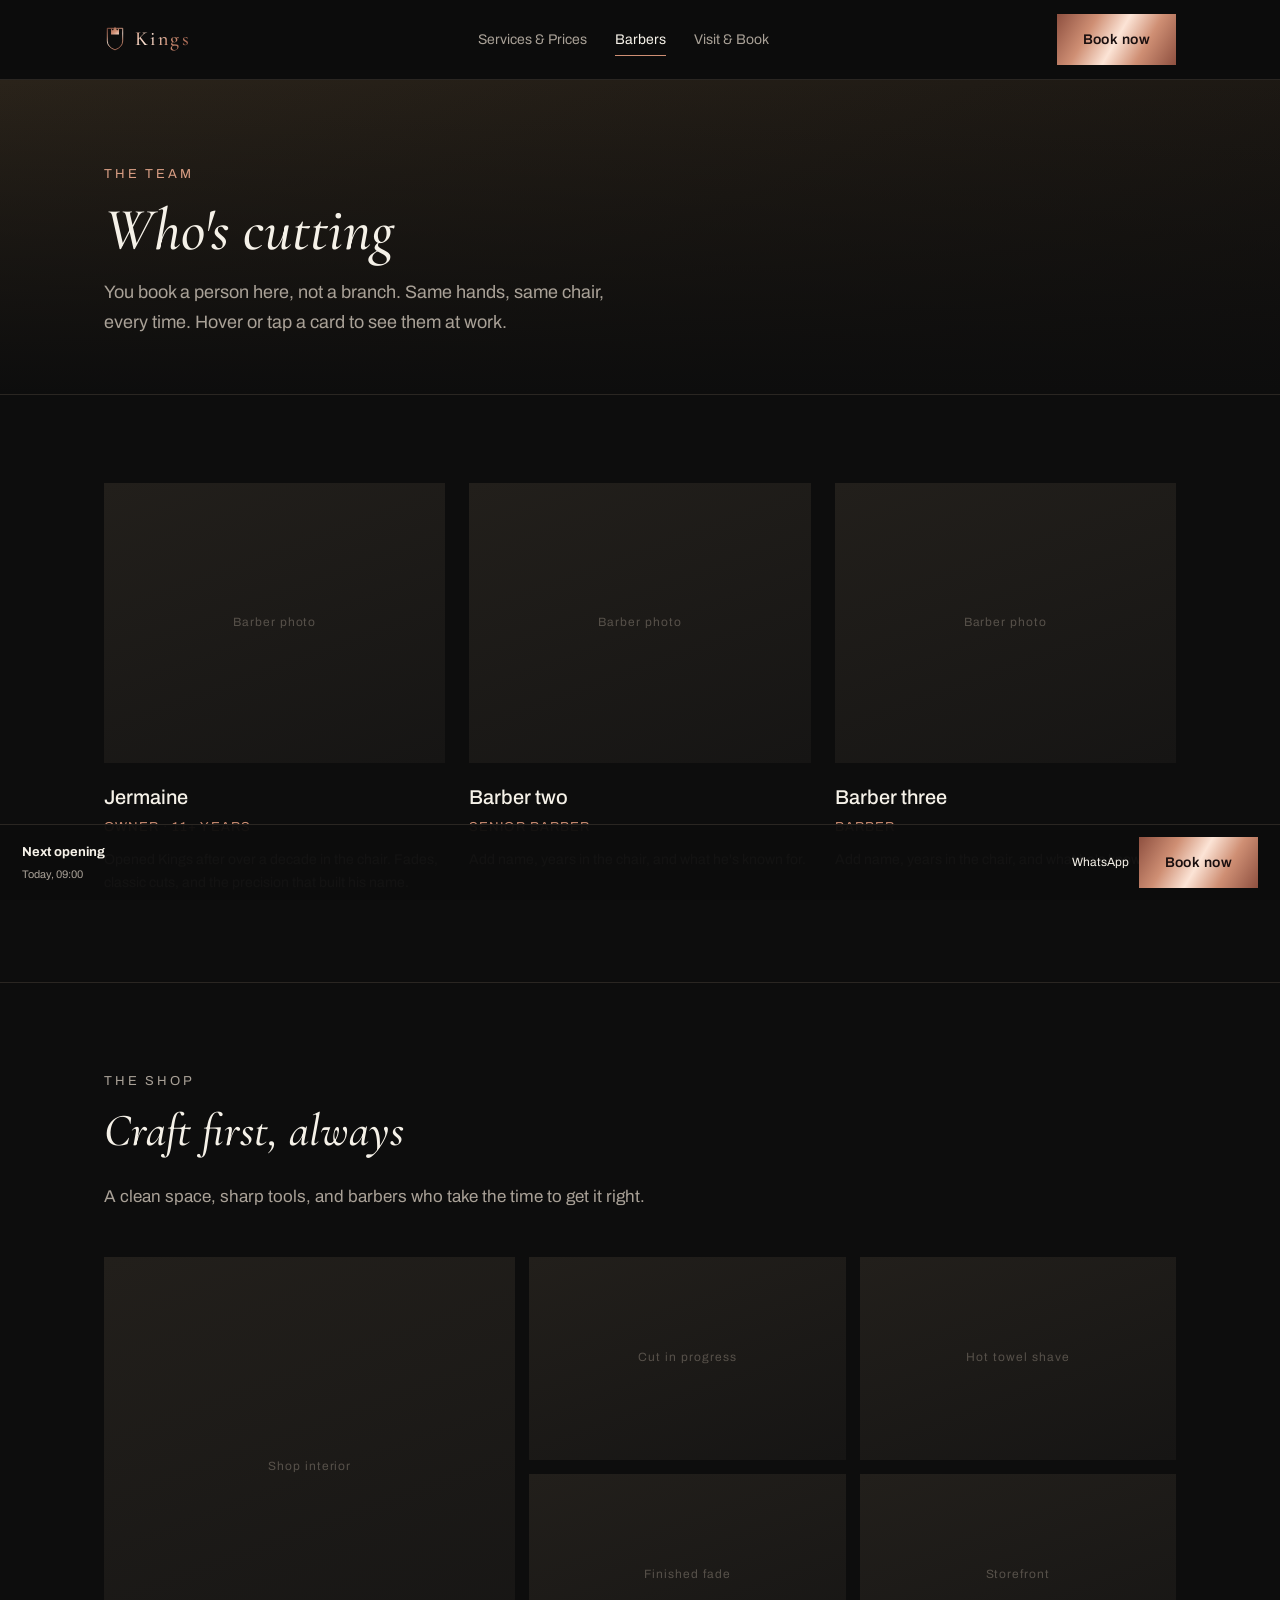
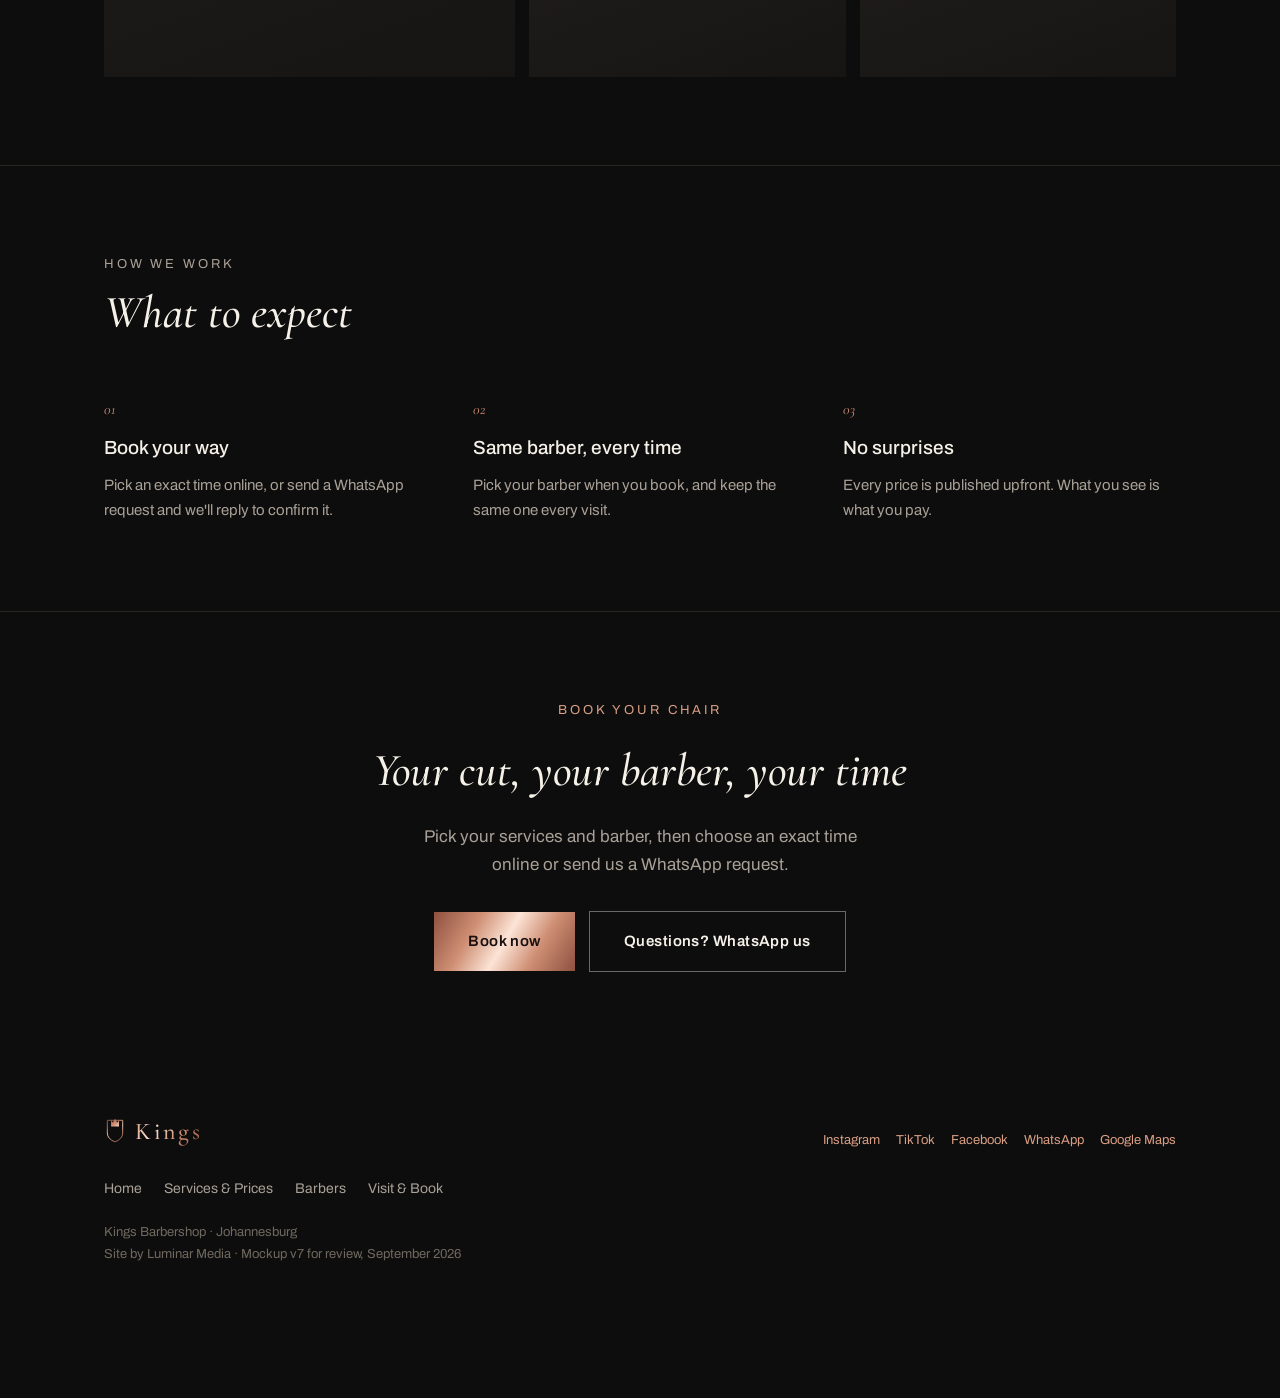
==== commit 85c5f9d9: "copper rose" ====
--- a/barbers.html
+++ b/barbers.html
@@ -21,7 +21,7 @@
 <meta property="og:image:type" content="image/jpeg">
 <meta property="og:image:width" content="1200">
 <meta property="og:image:height" content="630">
-<meta property="og:image:alt" content="Kings Barbershop gold crest with the line Walk in a subject. Walk out a king.">
+<meta property="og:image:alt" content="Kings Barbershop rose gold crest with the line Walk in a subject. Walk out a king.">
 <meta name="twitter:card" content="summary_large_image">
 <meta name="twitter:title" content="The Barbers · Kings Barbershop">
 <meta name="twitter:description" content="You book a person here, not a branch. Meet Jermaine and the team.">
@@ -40,10 +40,11 @@
 <script src="site.js" defer></script>
 </head>
 <body>
+<svg width="0" height="0" style="position:absolute" aria-hidden="true" focusable="false"><defs><linearGradient id="rg" gradientUnits="userSpaceOnUse" x1="60" y1="34" x2="340" y2="452"><stop offset="0" stop-color="#8E5040"/><stop offset=".3" stop-color="#CF8F74"/><stop offset=".5" stop-color="#FCE4D6"/><stop offset=".72" stop-color="#CF8F74"/><stop offset="1" stop-color="#8E5040"/></linearGradient><linearGradient id="rg-sheen" gradientUnits="userSpaceOnUse" x1="0" y1="0" x2="400" y2="0" gradientTransform="translate(-400,0)"><stop offset="0" stop-color="#fff" stop-opacity="0"/><stop offset=".42" stop-color="#fff" stop-opacity="0"/><stop offset=".5" stop-color="#fff" stop-opacity=".85"/><stop offset=".58" stop-color="#fff" stop-opacity="0"/><stop offset="1" stop-color="#fff" stop-opacity="0"/><animateTransform id="sheen-anim" attributeName="gradientTransform" type="translate" from="-400 0" to="400 0" dur="1.4s" begin="indefinite" fill="freeze"/></linearGradient></defs></svg>
 
 <nav>
   <div class="nav-in">
-    <a class="brand" href="./" aria-label="Kings Barbershop home"><svg viewBox="0 0 400 520" aria-hidden="true"><path d="M60 60 H340 V290 Q340 400 200 452 Q60 400 60 290 Z" fill="none" stroke="#D9A441" stroke-width="16"/><polygon points="128,172 128,62 162,102 200,34 238,102 272,62 272,172" fill="#D9A441"/></svg>Kings</a>
+    <a class="brand" href="./" aria-label="Kings Barbershop home"><svg viewBox="0 0 400 520" aria-hidden="true"><path d="M60 60 H340 V290 Q340 400 200 452 Q60 400 60 290 Z" fill="none" stroke="url(#rg)" stroke-width="16"/><polygon points="128,172 128,62 162,102 200,34 238,102 272,62 272,172" fill="url(#rg)"/></svg>Kings</a>
     <div class="nav-links"><a href="services">Services &amp; Prices</a><a href="barbers" aria-current="page">Barbers</a><a href="visit">Visit &amp; Book</a></div>
     <a class="btn" href="visit#builder">Book now</a>
     <button class="menu-btn" type="button" aria-expanded="false" aria-controls="menu">Menu</button>
@@ -52,7 +53,7 @@
 
 <div class="menu" id="menu" hidden>
   <div class="menu-top">
-    <a class="brand" href="./" aria-label="Kings Barbershop home"><svg viewBox="0 0 400 520" aria-hidden="true"><path d="M60 60 H340 V290 Q340 400 200 452 Q60 400 60 290 Z" fill="none" stroke="#D9A441" stroke-width="16"/><polygon points="128,172 128,62 162,102 200,34 238,102 272,62 272,172" fill="#D9A441"/></svg>Kings</a>
+    <a class="brand" href="./" aria-label="Kings Barbershop home"><svg viewBox="0 0 400 520" aria-hidden="true"><path d="M60 60 H340 V290 Q340 400 200 452 Q60 400 60 290 Z" fill="none" stroke="url(#rg)" stroke-width="16"/><polygon points="128,172 128,62 162,102 200,34 238,102 272,62 272,172" fill="url(#rg)"/></svg>Kings</a>
     <button class="menu-btn menu-close" type="button">Close</button>
   </div>
   <div class="menu-links">
@@ -119,7 +120,7 @@
 <footer>
   <div class="wrap">
     <div class="foot-row">
-      <a class="brand" href="./" style="font-size:24px" aria-label="Kings Barbershop home"><svg viewBox="0 0 400 520" aria-hidden="true"><path d="M60 60 H340 V290 Q340 400 200 452 Q60 400 60 290 Z" fill="none" stroke="#D9A441" stroke-width="16"/><polygon points="128,172 128,62 162,102 200,34 238,102 272,62 272,172" fill="#D9A441"/></svg>Kings</a>
+      <a class="brand" href="./" style="font-size:24px" aria-label="Kings Barbershop home"><svg viewBox="0 0 400 520" aria-hidden="true"><path d="M60 60 H340 V290 Q340 400 200 452 Q60 400 60 290 Z" fill="none" stroke="url(#rg)" stroke-width="16"/><polygon points="128,172 128,62 162,102 200,34 238,102 272,62 272,172" fill="url(#rg)"/></svg>Kings</a>
       <div class="foot-social"><a href="#">Instagram</a><a href="#">TikTok</a><a href="#">Facebook</a><a href="#" data-wa>WhatsApp</a><a href="#">Google Maps</a></div>
     </div>
     <div class="foot-pages"><a href="./">Home</a><a href="services">Services &amp; Prices</a><a href="barbers">Barbers</a><a href="visit">Visit &amp; Book</a></div>
--- a/styles.css
+++ b/styles.css
@@ -1,5 +1,9 @@
 /* Kings Barbershop: shared styles for every page */
-:root{--ink:#0D0D0D;--ink-2:#161514;--line:#2A2622;--gold:#D9A441;--gold-2:#B8912F;--paper:#F5F1E8;--mute:#A9A197;--wa:#25D366;color-scheme:dark}
+:root{--ink:#0D0D0D;--ink-2:#161514;--line:#2A2622;
+  /* copper rose gold: --rose for flat accents, --rose-2 for small text, --metal for the shiny gradient */
+  --rose:#CF8F74;--rose-2:#D99E84;--rose-deep:#8E5040;--rose-hi:#FCE4D6;
+  --metal:linear-gradient(120deg,#8E5040 0%,#CF8F74 28%,#FCE4D6 50%,#CF8F74 72%,#8E5040 100%);
+  --paper:#F5F1E8;--mute:#A9A197;--wa:#25D366;color-scheme:dark}
 *{box-sizing:border-box}
 html{scroll-behavior:smooth}
 body{margin:0;background:var(--ink);color:var(--paper);font-family:Archivo,Helvetica,Arial,sans-serif;font-size:17px;line-height:1.65}
@@ -9,15 +13,15 @@
 
 nav{position:sticky;top:env(safe-area-inset-top,0px);z-index:40;background:rgba(13,13,13,.94);border-bottom:1px solid var(--line);backdrop-filter:blur(8px)}
 .nav-in{display:flex;align-items:center;justify-content:space-between;gap:16px;padding:14px 24px;max-width:1120px;margin:0 auto}
-.brand{display:flex;align-items:center;gap:9px;font-family:'Cormorant Garamond',serif;font-weight:500;font-size:20px;letter-spacing:.12em;color:var(--gold)}
+.brand{display:flex;align-items:center;gap:9px;font-family:'Cormorant Garamond',serif;font-weight:500;font-size:20px;letter-spacing:.12em;color:var(--rose)}
 .brand svg{width:22px;height:auto;transition:transform .5s ease,filter .5s ease}
-.brand:hover svg{transform:rotate(8deg);filter:drop-shadow(0 0 6px rgba(217,164,65,.7))}
+.brand:hover svg{transform:rotate(8deg);filter:drop-shadow(0 0 6px rgba(207,143,116,.75))}
 .nav-links{display:flex;gap:28px;font-size:14px}
 .nav-links a{color:var(--mute);text-decoration:none}
 .nav-links a:hover{color:var(--paper)}
 @media(max-width:820px){.nav-links{display:none}}
-.btn{display:inline-flex;align-items:center;gap:9px;padding:14px 26px;background:var(--gold);color:var(--ink);text-decoration:none;font-weight:600;font-size:14px;letter-spacing:.03em;border:0;cursor:pointer}
-.btn:hover{background:#E8B65A}
+.btn{display:inline-flex;align-items:center;gap:9px;padding:14px 26px;background:var(--rose);color:var(--ink);text-decoration:none;font-weight:600;font-size:14px;letter-spacing:.03em;border:0;cursor:pointer}
+.btn:hover{filter:brightness(1.06)}
 .btn.wa{background:var(--wa);color:#07310F}
 .btn.ghost{background:transparent;color:var(--paper);border:1px solid rgba(245,241,232,.4)}
 .btn.sm{padding:8px 16px;font-size:12px}
@@ -25,7 +29,7 @@
 .hero{position:relative;min-height:92vh;display:flex;align-items:flex-end;background:linear-gradient(180deg,rgba(13,13,13,.15) 0%,rgba(13,13,13,.6) 55%,var(--ink) 100%),linear-gradient(155deg,#2a231a,#161310);background-attachment:fixed}
 @media(max-width:820px){.hero{background-attachment:scroll}}
 .hero-in{padding:0 24px 70px;max-width:1120px;margin:0 auto;width:100%}
-.eyebrow{color:var(--gold);font-size:13px;letter-spacing:.28em;margin:0 0 16px;text-transform:uppercase}
+.eyebrow{color:var(--rose);font-size:13px;letter-spacing:.28em;margin:0 0 16px;text-transform:uppercase}
 h1{font-family:'Cormorant Garamond',serif;font-style:italic;font-weight:500;font-size:clamp(38px,6.6vw,70px);margin:0 0 20px;line-height:1.08}
 .hero p{color:var(--mute);max-width:46ch;margin:0 0 26px;font-size:18px}
 .cta-row{display:flex;gap:14px;flex-wrap:wrap;align-items:center;margin-bottom:18px}
@@ -34,21 +38,21 @@
 .avail b{color:var(--paper);font-weight:500}
 .badges{display:flex;gap:22px;flex-wrap:wrap;margin-top:6px}
 .badges span{color:var(--mute);font-size:12px;letter-spacing:.05em;display:flex;align-items:center;gap:7px}
-.badges span::before{content:"";width:5px;height:5px;background:var(--gold);border-radius:50%}
+.badges span::before{content:"";width:5px;height:5px;background:var(--rose);border-radius:50%}
 
 .stats{border-bottom:1px solid var(--line);border-top:1px solid var(--line)}
 .stats .wrap{display:grid;grid-template-columns:repeat(4,1fr);text-align:center}
 @media(max-width:700px){.stats .wrap{grid-template-columns:repeat(2,1fr)}}
 .stat{padding:30px 10px;border-left:1px solid var(--line)}
 .stat:first-child{border-left:0}
-.stat b{display:block;font-family:'Cormorant Garamond',serif;font-style:italic;font-size:34px;color:var(--gold)}
+.stat b{display:block;font-family:'Cormorant Garamond',serif;font-style:italic;font-size:34px;color:var(--rose)}
 .stat span{color:var(--mute);font-size:13px;letter-spacing:.06em}
 
 section{padding:88px 0;border-bottom:1px solid var(--line)}
 .js .reveal{opacity:0;transform:translateY(22px);transition:opacity .7s ease,transform .7s ease}
 .js .reveal.in{opacity:1;transform:translateY(0)}
 .head{max-width:640px;margin:0 0 46px}
-.kicker{color:var(--gold-2);font-size:13px;letter-spacing:.22em;text-transform:uppercase;margin:0 0 12px}
+.kicker{color:var(--rose-2);font-size:13px;letter-spacing:.22em;text-transform:uppercase;margin:0 0 12px}
 h2{font-family:'Cormorant Garamond',serif;font-style:italic;font-weight:500;font-size:clamp(30px,4.4vw,46px);margin:0 0 14px}
 .head p{color:var(--mute);margin:0}
 
@@ -66,16 +70,16 @@
 .ba{position:relative;height:340px;overflow:hidden;user-select:none}
 .ba .side{position:absolute;inset:0}
 .ba .after{clip-path:inset(0 0 0 50%)}
-.ba .lbl{position:absolute;top:16px;font-size:11px;letter-spacing:.15em;text-transform:uppercase;color:var(--gold);background:rgba(13,13,13,.6);padding:5px 10px}
+.ba .lbl{position:absolute;top:16px;font-size:11px;letter-spacing:.15em;text-transform:uppercase;color:var(--rose);background:rgba(13,13,13,.6);padding:5px 10px}
 .ba .lbl.l{left:16px}.ba .lbl.r{right:16px}
 .ba input[type=range]{position:absolute;inset:0;width:100%;height:100%;margin:0;appearance:none;background:transparent;cursor:ew-resize}
-.ba input[type=range]::-webkit-slider-thumb{appearance:none;width:44px;height:44px;border-radius:50%;background:var(--gold);border:4px solid var(--ink);box-shadow:0 0 0 1px var(--gold)}
-.ba .handle{position:absolute;top:0;bottom:0;width:2px;background:var(--gold);pointer-events:none}
+.ba input[type=range]::-webkit-slider-thumb{appearance:none;width:44px;height:44px;border-radius:50%;background:var(--rose);border:4px solid var(--ink);box-shadow:0 0 0 1px var(--rose)}
+.ba .handle{position:absolute;top:0;bottom:0;width:2px;background:var(--rose);pointer-events:none}
 
 /* filter chips */
 .chips{display:flex;gap:10px;flex-wrap:wrap;margin-bottom:30px}
 .chip{padding:8px 16px;border:1px solid var(--line);background:transparent;color:var(--mute);font-size:13px;cursor:pointer;border-radius:100px}
-.chip.active{background:var(--gold);color:var(--ink);border-color:var(--gold)}
+.chip.active{background:var(--rose);color:var(--ink);border-color:var(--rose)}
 
 .svc-grid{display:grid;grid-template-columns:repeat(auto-fit,minmax(230px,1fr));gap:1px;background:var(--line);border:1px solid var(--line)}
 .svc{background:var(--ink);padding:32px 26px;transition:opacity .35s ease}
@@ -84,48 +88,48 @@
 .svc:hover .photo{filter:brightness(1.15)}
 .svc h3{margin:0 0 8px;font-size:19px;font-weight:500}
 .svc p{margin:0 0 6px;color:var(--mute);font-size:14px}
-.svc .rec{color:var(--gold-2);font-size:12px;letter-spacing:.04em;margin:0 0 14px}
+.svc .rec{color:var(--rose-2);font-size:12px;letter-spacing:.04em;margin:0 0 14px}
 .svc .row{display:flex;justify-content:space-between;align-items:center}
-.svc .amt{font-family:'Cormorant Garamond',serif;font-style:italic;color:var(--gold);font-size:20px}
+.svc .amt{font-family:'Cormorant Garamond',serif;font-style:italic;color:var(--rose);font-size:20px}
 
 .price-list{border-top:1px solid var(--line)}
 .price{display:flex;align-items:center;gap:14px;padding:20px 0;border-bottom:1px solid var(--line)}
 .price .name{font-size:18px}
 .price .desc{display:block;color:var(--mute);font-size:14px;margin-top:3px}
 .price .dots{flex:1;border-bottom:1px dotted #3B352E;transform:translateY(-5px)}
-.price .amt{font-family:'Cormorant Garamond',serif;font-style:italic;color:var(--gold);font-size:24px;white-space:nowrap}
+.price .amt{font-family:'Cormorant Garamond',serif;font-style:italic;color:var(--rose);font-size:24px;white-space:nowrap}
 .price .amt small{font-family:Archivo,sans-serif;font-style:normal;font-weight:400;color:var(--mute);font-size:12px;display:block;text-align:right}
-.price input[type=checkbox]{width:18px;height:18px;accent-color:var(--gold);flex:0 0 auto}
+.price input[type=checkbox]{width:18px;height:18px;accent-color:var(--rose);flex:0 0 auto}
 
 /* calculator */
 .calc-bar{position:sticky;bottom:0;background:var(--ink-2);border:1px solid var(--line);padding:18px 22px;display:flex;justify-content:space-between;align-items:center;flex-wrap:wrap;gap:14px;margin-top:8px}
-.calc-bar .tot{font-family:'Cormorant Garamond',serif;font-style:italic;color:var(--gold);font-size:24px}
+.calc-bar .tot{font-family:'Cormorant Garamond',serif;font-style:italic;color:var(--rose);font-size:24px}
 .calc-bar span.lbl{color:var(--mute);font-size:13px;display:block;margin-bottom:2px}
 
 /* pay per visit vs Standing Chair */
 .plans{display:grid;grid-template-columns:1.25fr 1fr;gap:20px;align-items:start}
 @media(max-width:820px){.plans{grid-template-columns:1fr}}
 .plan{padding:34px 30px;border:1px solid var(--line);display:flex;flex-direction:column;gap:16px}
-.plan.main{border-color:var(--gold);background:linear-gradient(160deg,#1d1810,#141210)}
+.plan.main{border-color:var(--rose);background:linear-gradient(160deg,#1d1810,#141210)}
 .plan.alt{background:var(--ink-2)}
-.plan-tag{margin:0;font-size:12px;letter-spacing:.2em;text-transform:uppercase;color:var(--gold)}
+.plan-tag{margin:0;font-size:12px;letter-spacing:.2em;text-transform:uppercase;color:var(--rose)}
 .plan.alt .plan-tag{color:var(--mute)}
 .plan h3{margin:0;font-family:'Cormorant Garamond',Georgia,serif;font-style:italic;font-weight:500;font-size:clamp(30px,3.8vw,40px);line-height:1.1}
 .plan.alt h3{font-size:clamp(26px,3vw,32px)}
-.plan-price{margin:0;font-family:'Cormorant Garamond',Georgia,serif;font-style:italic;color:var(--gold);font-size:30px;line-height:1.2;font-variant-numeric:tabular-nums}
+.plan-price{margin:0;font-family:'Cormorant Garamond',Georgia,serif;font-style:italic;color:var(--rose);font-size:30px;line-height:1.2;font-variant-numeric:tabular-nums}
 .plan-price small{font-family:Archivo,Helvetica,Arial,sans-serif;font-style:normal;color:var(--mute);font-size:13px;margin-left:4px}
 .plan-save{margin:-10px 0 0;color:var(--mute);font-size:13px}
 .plan-list{margin:0;padding:0;list-style:none;display:grid;gap:10px}
 .plan-list li{padding-left:18px;position:relative;font-size:15px}
-.plan-list li::before{content:"";position:absolute;left:0;top:.72em;width:6px;height:6px;background:var(--gold);border-radius:50%}
+.plan-list li::before{content:"";position:absolute;left:0;top:.72em;width:6px;height:6px;background:var(--rose);border-radius:50%}
 .plan.alt .plan-list li{color:var(--mute)}
 .plan-cta{display:flex;gap:20px;align-items:center;flex-wrap:wrap;margin-top:6px}
-.plan-link{color:var(--gold);font-size:14px;text-decoration:none;border-bottom:1px solid currentColor;padding-bottom:1px}
+.plan-link{color:var(--rose);font-size:14px;text-decoration:none;border-bottom:1px solid currentColor;padding-bottom:1px}
 .plan.alt .btn{align-self:flex-start}
 .terms{border-top:1px solid var(--line);padding-top:14px}
 .terms summary{cursor:pointer;font-size:14px;list-style:none;display:flex;justify-content:space-between;align-items:center}
 .terms summary::-webkit-details-marker{display:none}
-.terms summary::after{content:"+";color:var(--gold);font-size:20px}
+.terms summary::after{content:"+";color:var(--rose);font-size:20px}
 .terms[open] summary::after{content:"–"}
 .terms ul{margin:12px 0 0;padding-left:18px;color:var(--mute);font-size:13.5px;display:grid;gap:8px}
 
@@ -137,12 +141,12 @@
 .barber:hover .photo .shot.still{opacity:0}
 .barber:hover .photo .shot.action{opacity:1}
 .barber h3{margin:0 0 3px;font-size:20px;font-weight:500}
-.barber .role{color:var(--gold);font-size:13px;letter-spacing:.08em;margin:0 0 10px;text-transform:uppercase}
+.barber .role{color:var(--rose);font-size:13px;letter-spacing:.08em;margin:0 0 10px;text-transform:uppercase}
 .barber p{margin:0;color:var(--mute);font-size:14px}
 
 .craft{display:grid;grid-template-columns:repeat(3,1fr);gap:36px}
 @media(max-width:760px){.craft{grid-template-columns:1fr}}
-.craft .num{font-family:'Cormorant Garamond',serif;font-style:italic;color:var(--gold);font-size:15px;margin:0 0 10px}
+.craft .num{font-family:'Cormorant Garamond',serif;font-style:italic;color:var(--rose);font-size:15px;margin:0 0 10px}
 .craft h3{margin:0 0 10px;font-size:19px;font-weight:500}
 .craft p{margin:0;color:var(--mute);font-size:15px}
 
@@ -154,7 +158,7 @@
 .faq-item{border-bottom:1px solid var(--line)}
 .faq-item summary{cursor:pointer;padding:22px 0;font-size:17px;list-style:none;display:flex;justify-content:space-between;align-items:center;gap:16px}
 .faq-item summary::-webkit-details-marker{display:none}
-.faq-item summary::after{content:"+";color:var(--gold);font-size:22px;flex:0 0 auto}
+.faq-item summary::after{content:"+";color:var(--rose);font-size:22px;flex:0 0 auto}
 .faq-item[open] summary::after{content:"–"}
 .faq-item p{margin:0 0 22px;color:var(--mute);font-size:15px;max-width:64ch}
 
@@ -166,9 +170,9 @@
 footer{padding:52px 0 120px}
 .foot-row{display:flex;justify-content:space-between;align-items:flex-end;flex-wrap:wrap;gap:20px;margin-bottom:26px}
 .foot-social{display:flex;gap:16px;font-size:13px}
-.foot-social a{color:var(--gold-2);text-decoration:none}
+.foot-social a{color:var(--rose-2);text-decoration:none}
 footer .fine{color:#6F685F;font-size:13px}
-footer .fine a{color:var(--gold-2)}
+footer .fine a{color:var(--rose-2)}
 
 .dock{position:fixed;left:0;right:0;bottom:0;z-index:50;background:rgba(13,13,13,.96);border-top:1px solid var(--line);padding:12px 22px;padding-bottom:calc(12px + env(safe-area-inset-bottom,0px));display:flex;gap:12px;align-items:center;justify-content:space-between}
 .dock .info{display:flex;flex-direction:column;gap:2px}
@@ -186,7 +190,7 @@
 #preloader.go .tag{animation:reveal 1.1s ease forwards .5s}
 @keyframes reveal{0%{opacity:0;transform:scale(.85)}100%{opacity:1;transform:scale(1)}}
 
-a:focus-visible,.btn:focus-visible,.chip:focus-visible,summary:focus-visible,input:focus-visible{outline:2px solid var(--gold);outline-offset:3px}
+a:focus-visible,.btn:focus-visible,.chip:focus-visible,summary:focus-visible,input:focus-visible{outline:2px solid var(--rose);outline-offset:3px}
 @media(prefers-reduced-motion:reduce){
   html{scroll-behavior:auto}
   .hero{background-attachment:scroll}
@@ -197,7 +201,7 @@
 /* ---------- multi-page additions ---------- */
 a.brand{text-decoration:none}
 .nav-links a{padding-block:4px;border-bottom:1px solid transparent}
-.nav-links a[aria-current="page"]{color:var(--paper);border-bottom-color:var(--gold)}
+.nav-links a[aria-current="page"]{color:var(--paper);border-bottom-color:var(--rose)}
 
 /* phone menu */
 .menu-btn{display:none;background:transparent;border:1px solid rgba(245,241,232,.4);color:var(--paper);font:600 13px/1 Archivo,Helvetica,Arial,sans-serif;letter-spacing:.08em;text-transform:uppercase;padding:12px 16px;cursor:pointer}
@@ -207,10 +211,10 @@
 .menu-top{display:flex;justify-content:space-between;align-items:center}
 .menu-links{display:flex;flex-direction:column;gap:6px;margin:48px 0 40px}
 .menu-links a{font-family:'Cormorant Garamond',Georgia,serif;font-style:italic;font-weight:500;font-size:40px;line-height:1.25;color:var(--paper);text-decoration:none}
-.menu-links a[aria-current="page"]{color:var(--gold)}
+.menu-links a[aria-current="page"]{color:var(--rose)}
 .menu-book{display:flex;flex-direction:column;gap:14px;margin-top:auto}
 .menu-book .btn{justify-content:center}
-.menu-book a.fresha{color:var(--gold);font-size:14px;text-align:center;text-decoration:none}
+.menu-book a.fresha{color:var(--rose);font-size:14px;text-align:center;text-decoration:none}
 body.menu-open{overflow:hidden}
 
 /* inner page header */
@@ -220,7 +224,7 @@
 @media(max-width:600px){.page-head{padding:56px 0 40px}}
 
 /* links to other pages */
-.see-all{display:inline-flex;align-items:center;gap:8px;margin-top:28px;color:var(--gold);font-size:15px;text-decoration:none;border-bottom:1px solid currentColor;padding-bottom:2px}
+.see-all{display:inline-flex;align-items:center;gap:8px;margin-top:28px;color:var(--rose);font-size:15px;text-decoration:none;border-bottom:1px solid currentColor;padding-bottom:2px}
 .see-all::after{content:"→"}
 
 /* closing booking block */
@@ -244,14 +248,14 @@
 .builder{display:grid;gap:44px}
 .step{border:0;margin:0;padding:0;min-width:0}
 .step legend{display:flex;align-items:baseline;gap:12px;flex-wrap:wrap;padding:0;margin:0 0 16px;font-family:'Cormorant Garamond',Georgia,serif;font-style:italic;font-weight:500;font-size:28px;line-height:1.2}
-.step-n{align-self:center;font:600 12px/1 Archivo,Helvetica,Arial,sans-serif;font-style:normal;color:var(--ink);background:var(--gold);width:24px;height:24px;border-radius:50%;display:inline-flex;align-items:center;justify-content:center;flex:0 0 auto}
+.step-n{align-self:center;font:600 12px/1 Archivo,Helvetica,Arial,sans-serif;font-style:normal;color:var(--ink);background:var(--rose);width:24px;height:24px;border-radius:50%;display:inline-flex;align-items:center;justify-content:center;flex:0 0 auto}
 .step legend small{font:400 13px/1.4 Archivo,Helvetica,Arial,sans-serif;color:var(--mute)}
 .opts{display:flex;gap:10px;flex-wrap:wrap}
 .opt{position:relative}
 .opt input{position:absolute;opacity:0;width:1px;height:1px;margin:0}
 .opt span{display:inline-block;padding:10px 18px;border:1px solid var(--line);border-radius:100px;color:var(--mute);font-size:14px;cursor:pointer;transition:background .2s,color .2s,border-color .2s}
-.opt input:checked+span{background:var(--gold);color:var(--ink);border-color:var(--gold)}
-.opt input:focus-visible+span{outline:2px solid var(--gold);outline-offset:3px}
+.opt input:checked+span{background:var(--rose);color:var(--ink);border-color:var(--rose)}
+.opt input:focus-visible+span{outline:2px solid var(--rose);outline-offset:3px}
 .when{display:flex;gap:14px;flex-wrap:wrap;align-items:center}
 .sel select{background:var(--ink-2);color:var(--paper);border:1px solid var(--line);padding:11px 14px;font:inherit;font-size:15px;min-width:220px;max-width:100%}
 .sr{position:absolute;width:1px;height:1px;overflow:hidden;clip:rect(0 0 0 0);white-space:nowrap}
@@ -262,3 +266,17 @@
 @media(max-width:600px){.builder-bar .btns{width:100%}.builder-bar .btns .btn{flex:1 1 100%;justify-content:center}}
 .bar-note{color:var(--mute);font-size:13px;margin:14px 0 0;max-width:70ch}
 .bar-note b{color:var(--paper);font-weight:500}
+
+/* ---------- copper rose shine ---------- */
+.btn{background:var(--metal);color:#1a0f0f;position:relative;overflow:hidden}
+.btn.wa{background:var(--wa)}
+.btn.ghost{background:transparent}
+/* light sweep across the rose buttons on hover */
+.btn:not(.wa):not(.ghost)::after{content:"";position:absolute;inset:0;background:linear-gradient(110deg,transparent 35%,rgba(255,255,255,.55) 50%,transparent 65%);transform:translateX(-120%);transition:transform .8s ease;pointer-events:none}
+.btn:not(.wa):not(.ghost):hover::after{transform:translateX(120%)}
+/* metallic text */
+.brand,.stat b,.svc .amt,.price .amt,.calc-bar .tot,.plan-price{background:var(--metal);-webkit-background-clip:text;background-clip:text;color:transparent}
+.price .amt small,.plan-price small{-webkit-text-fill-color:var(--mute)}
+.chip.active,.opt input:checked+span,.step-n{background:var(--metal)}
+.ba input[type=range]::-webkit-slider-thumb{background:var(--metal)}
+@media(prefers-reduced-motion:reduce){.btn:not(.wa):not(.ghost)::after{display:none}}
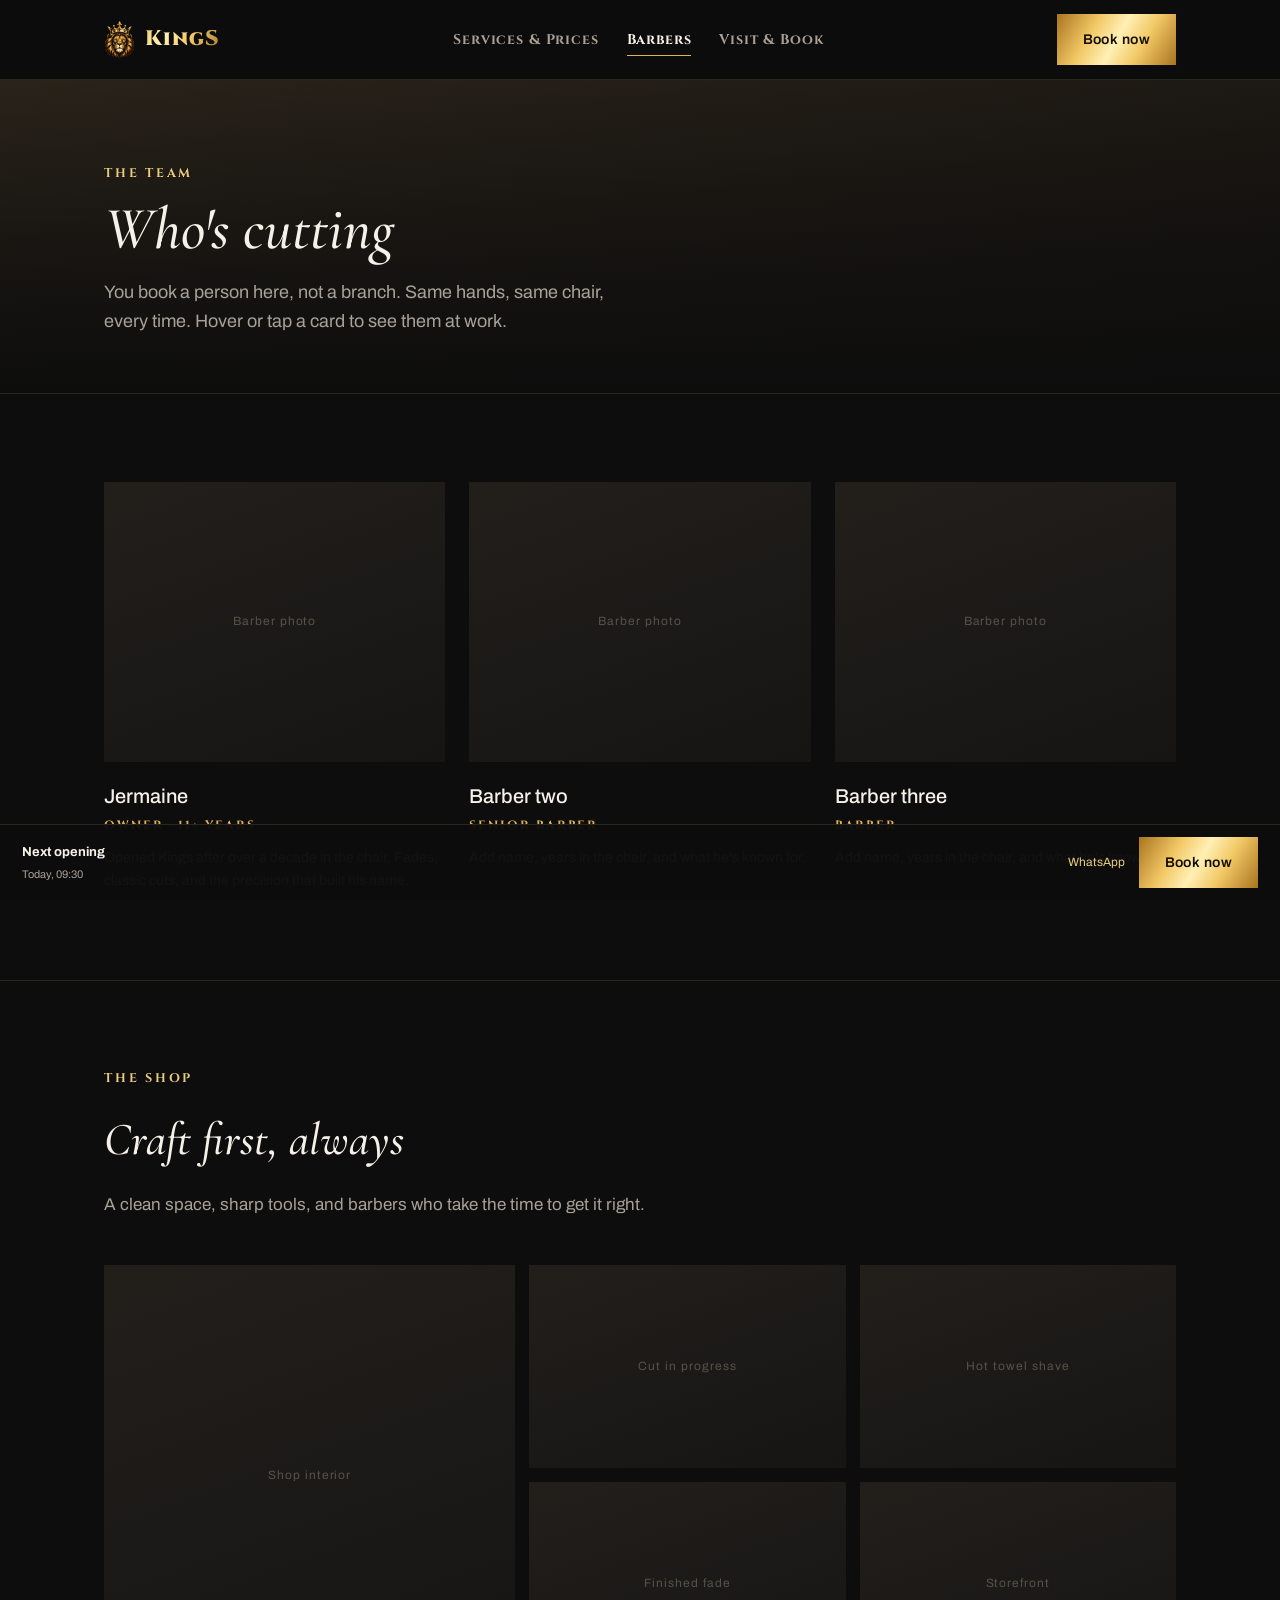
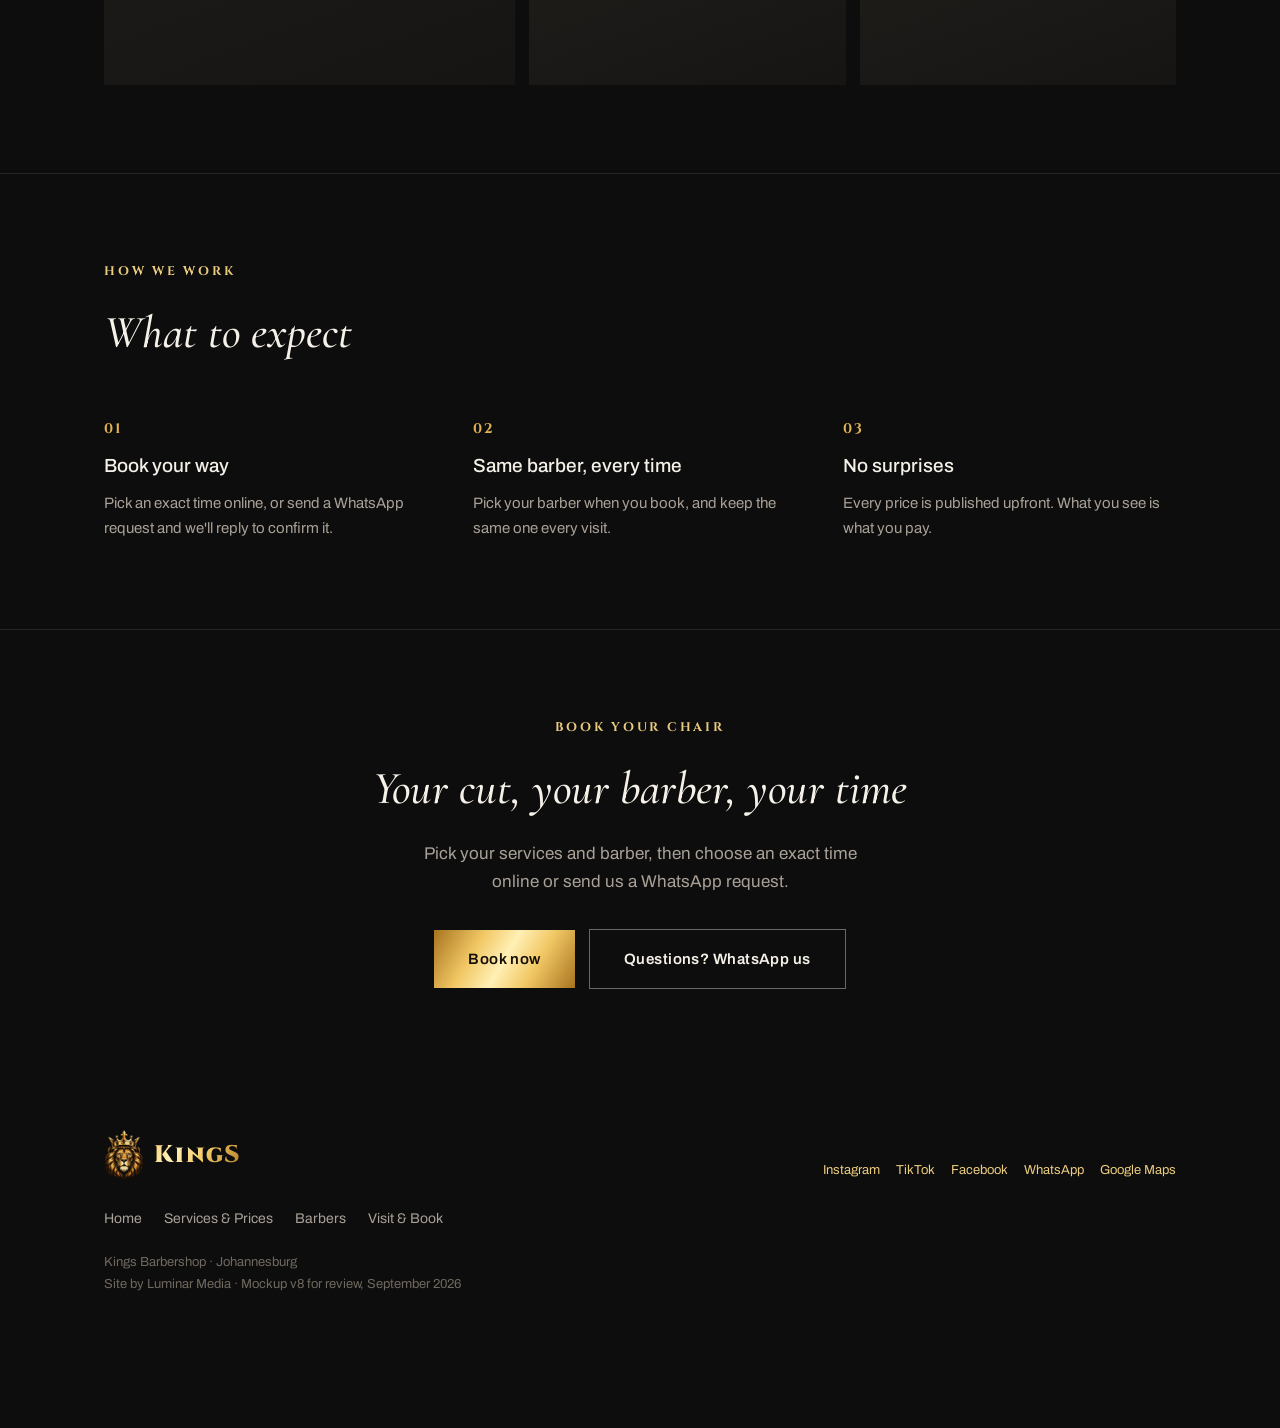
==== commit e0d910aa: "Own booking system, front desk admin, lion on loading screen only" ====
--- a/barbers.html
+++ b/barbers.html
@@ -21,7 +21,7 @@
 <meta property="og:image:type" content="image/jpeg">
 <meta property="og:image:width" content="1200">
 <meta property="og:image:height" content="630">
-<meta property="og:image:alt" content="Kings Barbershop rose gold crest with the line Walk in a subject. Walk out a king.">
+<meta property="og:image:alt" content="Kings Barbershop gold crowned lion logo with the line Walk in a subject. Walk out a king.">
 <meta name="twitter:card" content="summary_large_image">
 <meta name="twitter:title" content="The Barbers · Kings Barbershop">
 <meta name="twitter:description" content="You book a person here, not a branch. Meet Jermaine and the team.">
@@ -35,16 +35,15 @@
 <script>document.documentElement.classList.add('js')</script>
 <link rel="preconnect" href="https://fonts.googleapis.com">
 <link rel="preconnect" href="https://fonts.gstatic.com" crossorigin>
-<link href="https://fonts.googleapis.com/css2?family=Cormorant+Garamond:ital,wght@0,500;1,500&amp;family=Archivo:wght@400;500;600&amp;display=swap" rel="stylesheet">
+<link href="https://fonts.googleapis.com/css2?family=Cormorant+Garamond:ital,wght@0,500;1,500&amp;family=Archivo:wght@400;500;600&amp;family=Cinzel:wght@600;700;900&amp;display=swap" rel="stylesheet">
 <link rel="stylesheet" href="styles.css">
 <script src="site.js" defer></script>
 </head>
 <body>
-<svg width="0" height="0" style="position:absolute" aria-hidden="true" focusable="false"><defs><linearGradient id="rg" gradientUnits="userSpaceOnUse" x1="60" y1="34" x2="340" y2="452"><stop offset="0" stop-color="#8E5040"/><stop offset=".3" stop-color="#CF8F74"/><stop offset=".5" stop-color="#FCE4D6"/><stop offset=".72" stop-color="#CF8F74"/><stop offset="1" stop-color="#8E5040"/></linearGradient><linearGradient id="rg-sheen" gradientUnits="userSpaceOnUse" x1="0" y1="0" x2="400" y2="0" gradientTransform="translate(-400,0)"><stop offset="0" stop-color="#fff" stop-opacity="0"/><stop offset=".42" stop-color="#fff" stop-opacity="0"/><stop offset=".5" stop-color="#fff" stop-opacity=".85"/><stop offset=".58" stop-color="#fff" stop-opacity="0"/><stop offset="1" stop-color="#fff" stop-opacity="0"/><animateTransform id="sheen-anim" attributeName="gradientTransform" type="translate" from="-400 0" to="400 0" dur="1.4s" begin="indefinite" fill="freeze"/></linearGradient></defs></svg>
 
 <nav>
   <div class="nav-in">
-    <a class="brand" href="./" aria-label="Kings Barbershop home"><svg viewBox="0 0 400 520" aria-hidden="true"><path d="M60 60 H340 V290 Q340 400 200 452 Q60 400 60 290 Z" fill="none" stroke="url(#rg)" stroke-width="16"/><polygon points="128,172 128,62 162,102 200,34 238,102 272,62 272,172" fill="url(#rg)"/></svg>Kings</a>
+    <a class="brand" href="./" aria-label="Kings Barbershop home"><img src="lion-96.webp" width="31" height="40" alt="">KingS</a>
     <div class="nav-links"><a href="services">Services &amp; Prices</a><a href="barbers" aria-current="page">Barbers</a><a href="visit">Visit &amp; Book</a></div>
     <a class="btn" href="visit#builder">Book now</a>
     <button class="menu-btn" type="button" aria-expanded="false" aria-controls="menu">Menu</button>
@@ -53,7 +52,7 @@
 
 <div class="menu" id="menu" hidden>
   <div class="menu-top">
-    <a class="brand" href="./" aria-label="Kings Barbershop home"><svg viewBox="0 0 400 520" aria-hidden="true"><path d="M60 60 H340 V290 Q340 400 200 452 Q60 400 60 290 Z" fill="none" stroke="url(#rg)" stroke-width="16"/><polygon points="128,172 128,62 162,102 200,34 238,102 272,62 272,172" fill="url(#rg)"/></svg>Kings</a>
+    <a class="brand" href="./" aria-label="Kings Barbershop home"><img src="lion-96.webp" width="31" height="40" alt="">KingS</a>
     <button class="menu-btn menu-close" type="button">Close</button>
   </div>
   <div class="menu-links">
@@ -64,7 +63,7 @@
   </div>
   <div class="menu-book">
     <a class="btn" href="visit#builder">Book now</a>
-    <a class="fresha" href="#" data-wa>Or message us on WhatsApp</a>
+    <a class="menu-wa" href="#" data-wa>Or message us on WhatsApp</a>
   </div>
 </div>
 
@@ -120,18 +119,18 @@
 <footer>
   <div class="wrap">
     <div class="foot-row">
-      <a class="brand" href="./" style="font-size:24px" aria-label="Kings Barbershop home"><svg viewBox="0 0 400 520" aria-hidden="true"><path d="M60 60 H340 V290 Q340 400 200 452 Q60 400 60 290 Z" fill="none" stroke="url(#rg)" stroke-width="16"/><polygon points="128,172 128,62 162,102 200,34 238,102 272,62 272,172" fill="url(#rg)"/></svg>Kings</a>
+      <a class="brand" href="./" style="font-size:24px" aria-label="Kings Barbershop home"><img src="lion-96.webp" width="31" height="40" alt="">KingS</a>
       <div class="foot-social"><a href="#">Instagram</a><a href="#">TikTok</a><a href="#">Facebook</a><a href="#" data-wa>WhatsApp</a><a href="#">Google Maps</a></div>
     </div>
     <div class="foot-pages"><a href="./">Home</a><a href="services">Services &amp; Prices</a><a href="barbers">Barbers</a><a href="visit">Visit &amp; Book</a></div>
-    <p class="fine">Kings Barbershop · Johannesburg<br>Site by Luminar Media · Mockup v7 for review, September 2026</p>
+    <p class="fine">Kings Barbershop · Johannesburg<br>Site by Luminar Media · Mockup v8 for review, September 2026</p>
   </div>
 </footer>
 
 <div class="dock">
   <div class="info"><b>Next opening</b><span data-slot>…</span></div>
-  <div style="display:flex;gap:10px;align-items:center">
-    <a href="#" data-wa style="color:var(--gold-2);font-size:12px;text-decoration:none;white-space:nowrap">WhatsApp</a>
+  <div class="dock-actions">
+    <a class="dock-wa" href="#" data-wa>WhatsApp</a>
     <a class="btn" href="visit#builder">Book now</a>
   </div>
 </div>
--- a/styles.css
+++ b/styles.css
@@ -1,8 +1,9 @@
 /* Kings Barbershop: shared styles for every page */
 :root{--ink:#0D0D0D;--ink-2:#161514;--line:#2A2622;
-  /* copper rose gold: --rose for flat accents, --rose-2 for small text, --metal for the shiny gradient */
-  --rose:#CF8F74;--rose-2:#D99E84;--rose-deep:#8E5040;--rose-hi:#FCE4D6;
-  --metal:linear-gradient(120deg,#8E5040 0%,#CF8F74 28%,#FCE4D6 50%,#CF8F74 72%,#8E5040 100%);
+  /* his gold, taken from the lettering in his logo:
+     --gold accents, --gold-2 small text, --metal the shiny gradient, --on-gold text sitting on gold */
+  --gold:#E0B252;--gold-2:#EBCB7E;--gold-deep:#A8741F;--gold-hi:#FFF0B5;--on-gold:#140E05;
+  --metal:linear-gradient(120deg,#A8741F 0%,#F2C865 30%,#FFF0B5 50%,#F2C865 70%,#A8741F 100%);
   --paper:#F5F1E8;--mute:#A9A197;--wa:#25D366;color-scheme:dark}
 *{box-sizing:border-box}
 html{scroll-behavior:smooth}
@@ -13,14 +14,15 @@
 
 nav{position:sticky;top:env(safe-area-inset-top,0px);z-index:40;background:rgba(13,13,13,.94);border-bottom:1px solid var(--line);backdrop-filter:blur(8px)}
 .nav-in{display:flex;align-items:center;justify-content:space-between;gap:16px;padding:14px 24px;max-width:1120px;margin:0 auto}
-.brand{display:flex;align-items:center;gap:9px;font-family:'Cormorant Garamond',serif;font-weight:500;font-size:20px;letter-spacing:.12em;color:var(--rose)}
-.brand svg{width:22px;height:auto;transition:transform .5s ease,filter .5s ease}
-.brand:hover svg{transform:rotate(8deg);filter:drop-shadow(0 0 6px rgba(207,143,116,.75))}
+.brand{display:flex;align-items:center;gap:10px;font-family:Cinzel,Georgia,serif;font-weight:900;font-size:21px;line-height:1;letter-spacing:.05em;color:var(--gold)}
+.brand img{display:block;height:40px;width:auto;transition:filter .5s ease}
+.brand:hover img{filter:drop-shadow(0 0 8px rgba(242,200,101,.5))}
+footer .brand img{height:52px}
 .nav-links{display:flex;gap:28px;font-size:14px}
 .nav-links a{color:var(--mute);text-decoration:none}
 .nav-links a:hover{color:var(--paper)}
 @media(max-width:820px){.nav-links{display:none}}
-.btn{display:inline-flex;align-items:center;gap:9px;padding:14px 26px;background:var(--rose);color:var(--ink);text-decoration:none;font-weight:600;font-size:14px;letter-spacing:.03em;border:0;cursor:pointer}
+.btn{display:inline-flex;align-items:center;gap:9px;padding:14px 26px;background:var(--gold);color:var(--ink);text-decoration:none;font-weight:600;font-size:14px;letter-spacing:.03em;border:0;cursor:pointer}
 .btn:hover{filter:brightness(1.06)}
 .btn.wa{background:var(--wa);color:#07310F}
 .btn.ghost{background:transparent;color:var(--paper);border:1px solid rgba(245,241,232,.4)}
@@ -28,33 +30,33 @@
 
 .hero{position:relative;min-height:92vh;display:flex;align-items:flex-end;background:linear-gradient(180deg,rgba(13,13,13,.15) 0%,rgba(13,13,13,.6) 55%,var(--ink) 100%),linear-gradient(155deg,#2a231a,#161310);background-attachment:fixed}
 @media(max-width:820px){.hero{background-attachment:scroll}}
-.hero-in{padding:0 24px 70px;max-width:1120px;margin:0 auto;width:100%}
-.eyebrow{color:var(--rose);font-size:13px;letter-spacing:.28em;margin:0 0 16px;text-transform:uppercase}
+.hero-in{padding:0 24px 112px;max-width:1120px;margin:0 auto;width:100%}
+.eyebrow{color:var(--gold);font-size:13px;letter-spacing:.28em;margin:0 0 16px;text-transform:uppercase}
 h1{font-family:'Cormorant Garamond',serif;font-style:italic;font-weight:500;font-size:clamp(38px,6.6vw,70px);margin:0 0 20px;line-height:1.08}
-.hero p{color:var(--mute);max-width:46ch;margin:0 0 26px;font-size:18px}
+.hero p:not(.eyebrow){color:var(--mute);max-width:46ch;margin:0 0 26px;font-size:18px}
 .cta-row{display:flex;gap:14px;flex-wrap:wrap;align-items:center;margin-bottom:18px}
 .avail{display:inline-flex;align-items:center;gap:8px;color:var(--mute);font-size:13px}
 .avail .dot{width:7px;height:7px;border-radius:50%;background:#3FD97A;box-shadow:0 0 0 3px rgba(63,217,122,.2)}
 .avail b{color:var(--paper);font-weight:500}
 .badges{display:flex;gap:22px;flex-wrap:wrap;margin-top:6px}
 .badges span{color:var(--mute);font-size:12px;letter-spacing:.05em;display:flex;align-items:center;gap:7px}
-.badges span::before{content:"";width:5px;height:5px;background:var(--rose);border-radius:50%}
+.badges span::before{content:"";width:5px;height:5px;background:var(--gold);border-radius:50%}
 
 .stats{border-bottom:1px solid var(--line);border-top:1px solid var(--line)}
 .stats .wrap{display:grid;grid-template-columns:repeat(4,1fr);text-align:center}
 @media(max-width:700px){.stats .wrap{grid-template-columns:repeat(2,1fr)}}
 .stat{padding:30px 10px;border-left:1px solid var(--line)}
 .stat:first-child{border-left:0}
-.stat b{display:block;font-family:'Cormorant Garamond',serif;font-style:italic;font-size:34px;color:var(--rose)}
+.stat b{display:block;font-family:'Cormorant Garamond',serif;font-style:italic;font-size:34px;color:var(--gold)}
 .stat span{color:var(--mute);font-size:13px;letter-spacing:.06em}
 
 section{padding:88px 0;border-bottom:1px solid var(--line)}
 .js .reveal{opacity:0;transform:translateY(22px);transition:opacity .7s ease,transform .7s ease}
 .js .reveal.in{opacity:1;transform:translateY(0)}
 .head{max-width:640px;margin:0 0 46px}
-.kicker{color:var(--rose-2);font-size:13px;letter-spacing:.22em;text-transform:uppercase;margin:0 0 12px}
+.kicker{color:var(--gold-2);font-size:13px;letter-spacing:.22em;text-transform:uppercase;margin:0 0 12px}
 h2{font-family:'Cormorant Garamond',serif;font-style:italic;font-weight:500;font-size:clamp(30px,4.4vw,46px);margin:0 0 14px}
-.head p{color:var(--mute);margin:0}
+.head p:not(.kicker){color:var(--mute);margin:0}
 
 .story{display:grid;grid-template-columns:1fr 1fr;gap:56px;align-items:center}
 @media(max-width:820px){.story{grid-template-columns:1fr;gap:32px}}
@@ -70,16 +72,16 @@
 .ba{position:relative;height:340px;overflow:hidden;user-select:none}
 .ba .side{position:absolute;inset:0}
 .ba .after{clip-path:inset(0 0 0 50%)}
-.ba .lbl{position:absolute;top:16px;font-size:11px;letter-spacing:.15em;text-transform:uppercase;color:var(--rose);background:rgba(13,13,13,.6);padding:5px 10px}
+.ba .lbl{position:absolute;top:16px;font-size:11px;letter-spacing:.15em;text-transform:uppercase;color:var(--gold);background:rgba(13,13,13,.6);padding:5px 10px}
 .ba .lbl.l{left:16px}.ba .lbl.r{right:16px}
 .ba input[type=range]{position:absolute;inset:0;width:100%;height:100%;margin:0;appearance:none;background:transparent;cursor:ew-resize}
-.ba input[type=range]::-webkit-slider-thumb{appearance:none;width:44px;height:44px;border-radius:50%;background:var(--rose);border:4px solid var(--ink);box-shadow:0 0 0 1px var(--rose)}
-.ba .handle{position:absolute;top:0;bottom:0;width:2px;background:var(--rose);pointer-events:none}
+.ba input[type=range]::-webkit-slider-thumb{appearance:none;width:44px;height:44px;border-radius:50%;background:var(--gold);border:4px solid var(--ink);box-shadow:0 0 0 1px var(--gold)}
+.ba .handle{position:absolute;top:0;bottom:0;width:2px;background:var(--gold);pointer-events:none}
 
 /* filter chips */
 .chips{display:flex;gap:10px;flex-wrap:wrap;margin-bottom:30px}
 .chip{padding:8px 16px;border:1px solid var(--line);background:transparent;color:var(--mute);font-size:13px;cursor:pointer;border-radius:100px}
-.chip.active{background:var(--rose);color:var(--ink);border-color:var(--rose)}
+.chip.active{background:var(--gold);color:var(--on-gold);border-color:var(--gold)}
 
 .svc-grid{display:grid;grid-template-columns:repeat(auto-fit,minmax(230px,1fr));gap:1px;background:var(--line);border:1px solid var(--line)}
 .svc{background:var(--ink);padding:32px 26px;transition:opacity .35s ease}
@@ -88,48 +90,48 @@
 .svc:hover .photo{filter:brightness(1.15)}
 .svc h3{margin:0 0 8px;font-size:19px;font-weight:500}
 .svc p{margin:0 0 6px;color:var(--mute);font-size:14px}
-.svc .rec{color:var(--rose-2);font-size:12px;letter-spacing:.04em;margin:0 0 14px}
+.svc .rec{color:var(--gold-2);font-size:12px;letter-spacing:.04em;margin:0 0 14px}
 .svc .row{display:flex;justify-content:space-between;align-items:center}
-.svc .amt{font-family:'Cormorant Garamond',serif;font-style:italic;color:var(--rose);font-size:20px}
+.svc .amt{font-family:'Cormorant Garamond',serif;font-style:italic;color:var(--gold);font-size:20px}
 
 .price-list{border-top:1px solid var(--line)}
 .price{display:flex;align-items:center;gap:14px;padding:20px 0;border-bottom:1px solid var(--line)}
 .price .name{font-size:18px}
 .price .desc{display:block;color:var(--mute);font-size:14px;margin-top:3px}
 .price .dots{flex:1;border-bottom:1px dotted #3B352E;transform:translateY(-5px)}
-.price .amt{font-family:'Cormorant Garamond',serif;font-style:italic;color:var(--rose);font-size:24px;white-space:nowrap}
+.price .amt{font-family:'Cormorant Garamond',serif;font-style:italic;color:var(--gold);font-size:24px;white-space:nowrap}
 .price .amt small{font-family:Archivo,sans-serif;font-style:normal;font-weight:400;color:var(--mute);font-size:12px;display:block;text-align:right}
-.price input[type=checkbox]{width:18px;height:18px;accent-color:var(--rose);flex:0 0 auto}
+.price input[type=checkbox]{width:18px;height:18px;accent-color:var(--gold);flex:0 0 auto}
 
 /* calculator */
 .calc-bar{position:sticky;bottom:0;background:var(--ink-2);border:1px solid var(--line);padding:18px 22px;display:flex;justify-content:space-between;align-items:center;flex-wrap:wrap;gap:14px;margin-top:8px}
-.calc-bar .tot{font-family:'Cormorant Garamond',serif;font-style:italic;color:var(--rose);font-size:24px}
+.calc-bar .tot{font-family:'Cormorant Garamond',serif;font-style:italic;color:var(--gold);font-size:24px}
 .calc-bar span.lbl{color:var(--mute);font-size:13px;display:block;margin-bottom:2px}
 
 /* pay per visit vs Standing Chair */
 .plans{display:grid;grid-template-columns:1.25fr 1fr;gap:20px;align-items:start}
 @media(max-width:820px){.plans{grid-template-columns:1fr}}
 .plan{padding:34px 30px;border:1px solid var(--line);display:flex;flex-direction:column;gap:16px}
-.plan.main{border-color:var(--rose);background:linear-gradient(160deg,#1d1810,#141210)}
+.plan.main{border-color:var(--gold);background:linear-gradient(160deg,#1d1810,#141210)}
 .plan.alt{background:var(--ink-2)}
-.plan-tag{margin:0;font-size:12px;letter-spacing:.2em;text-transform:uppercase;color:var(--rose)}
+.plan-tag{margin:0;font-size:12px;letter-spacing:.2em;text-transform:uppercase;color:var(--gold)}
 .plan.alt .plan-tag{color:var(--mute)}
 .plan h3{margin:0;font-family:'Cormorant Garamond',Georgia,serif;font-style:italic;font-weight:500;font-size:clamp(30px,3.8vw,40px);line-height:1.1}
 .plan.alt h3{font-size:clamp(26px,3vw,32px)}
-.plan-price{margin:0;font-family:'Cormorant Garamond',Georgia,serif;font-style:italic;color:var(--rose);font-size:30px;line-height:1.2;font-variant-numeric:tabular-nums}
+.plan-price{margin:0;font-family:'Cormorant Garamond',Georgia,serif;font-style:italic;color:var(--gold);font-size:30px;line-height:1.2;font-variant-numeric:tabular-nums}
 .plan-price small{font-family:Archivo,Helvetica,Arial,sans-serif;font-style:normal;color:var(--mute);font-size:13px;margin-left:4px}
 .plan-save{margin:-10px 0 0;color:var(--mute);font-size:13px}
 .plan-list{margin:0;padding:0;list-style:none;display:grid;gap:10px}
 .plan-list li{padding-left:18px;position:relative;font-size:15px}
-.plan-list li::before{content:"";position:absolute;left:0;top:.72em;width:6px;height:6px;background:var(--rose);border-radius:50%}
+.plan-list li::before{content:"";position:absolute;left:0;top:.72em;width:6px;height:6px;background:var(--gold);border-radius:50%}
 .plan.alt .plan-list li{color:var(--mute)}
 .plan-cta{display:flex;gap:20px;align-items:center;flex-wrap:wrap;margin-top:6px}
-.plan-link{color:var(--rose);font-size:14px;text-decoration:none;border-bottom:1px solid currentColor;padding-bottom:1px}
+.plan-link{color:var(--gold);font-size:14px;text-decoration:none;border-bottom:1px solid currentColor;padding-bottom:1px}
 .plan.alt .btn{align-self:flex-start}
 .terms{border-top:1px solid var(--line);padding-top:14px}
 .terms summary{cursor:pointer;font-size:14px;list-style:none;display:flex;justify-content:space-between;align-items:center}
 .terms summary::-webkit-details-marker{display:none}
-.terms summary::after{content:"+";color:var(--rose);font-size:20px}
+.terms summary::after{content:"+";color:var(--gold);font-size:20px}
 .terms[open] summary::after{content:"–"}
 .terms ul{margin:12px 0 0;padding-left:18px;color:var(--mute);font-size:13.5px;display:grid;gap:8px}
 
@@ -141,12 +143,12 @@
 .barber:hover .photo .shot.still{opacity:0}
 .barber:hover .photo .shot.action{opacity:1}
 .barber h3{margin:0 0 3px;font-size:20px;font-weight:500}
-.barber .role{color:var(--rose);font-size:13px;letter-spacing:.08em;margin:0 0 10px;text-transform:uppercase}
+.barber .role{color:var(--gold);font-size:13px;letter-spacing:.08em;margin:0 0 10px;text-transform:uppercase}
 .barber p{margin:0;color:var(--mute);font-size:14px}
 
 .craft{display:grid;grid-template-columns:repeat(3,1fr);gap:36px}
 @media(max-width:760px){.craft{grid-template-columns:1fr}}
-.craft .num{font-family:'Cormorant Garamond',serif;font-style:italic;color:var(--rose);font-size:15px;margin:0 0 10px}
+.craft .num{font-family:'Cormorant Garamond',serif;font-style:italic;color:var(--gold);font-size:15px;margin:0 0 10px}
 .craft h3{margin:0 0 10px;font-size:19px;font-weight:500}
 .craft p{margin:0;color:var(--mute);font-size:15px}
 
@@ -158,7 +160,7 @@
 .faq-item{border-bottom:1px solid var(--line)}
 .faq-item summary{cursor:pointer;padding:22px 0;font-size:17px;list-style:none;display:flex;justify-content:space-between;align-items:center;gap:16px}
 .faq-item summary::-webkit-details-marker{display:none}
-.faq-item summary::after{content:"+";color:var(--rose);font-size:22px;flex:0 0 auto}
+.faq-item summary::after{content:"+";color:var(--gold);font-size:22px;flex:0 0 auto}
 .faq-item[open] summary::after{content:"–"}
 .faq-item p{margin:0 0 22px;color:var(--mute);font-size:15px;max-width:64ch}
 
@@ -170,38 +172,46 @@
 footer{padding:52px 0 120px}
 .foot-row{display:flex;justify-content:space-between;align-items:flex-end;flex-wrap:wrap;gap:20px;margin-bottom:26px}
 .foot-social{display:flex;gap:16px;font-size:13px}
-.foot-social a{color:var(--rose-2);text-decoration:none}
+.foot-social a{color:var(--gold-2);text-decoration:none}
 footer .fine{color:#6F685F;font-size:13px}
-footer .fine a{color:var(--rose-2)}
+footer .fine a{color:var(--gold-2)}
 
 .dock{position:fixed;left:0;right:0;bottom:0;z-index:50;background:rgba(13,13,13,.96);border-top:1px solid var(--line);padding:12px 22px;padding-bottom:calc(12px + env(safe-area-inset-bottom,0px));display:flex;gap:12px;align-items:center;justify-content:space-between}
 .dock .info{display:flex;flex-direction:column;gap:2px}
 .dock .info b{font-size:13px;color:var(--paper)}
 .dock .info span{font-size:11px;color:var(--mute)}
-@media(max-width:600px){.dock .info{display:none}.dock .btn{flex:1;justify-content:center}}
+.dock-actions{display:flex;gap:14px;align-items:center}
+.dock-wa{color:var(--gold-2);font-size:12px;text-decoration:none;white-space:nowrap}
+@media(max-width:600px){.dock .info{display:none}.dock-actions{flex:1;justify-content:flex-end}.dock .btn{flex:1;justify-content:center}}
 .note{background:#1B1815;border:1px dashed #3B352E;padding:14px 18px;color:#9A938C;font-size:13px;margin-top:30px}
 
 #preloader{position:fixed;inset:0;z-index:100;background:var(--ink);display:none;flex-direction:column;align-items:center;justify-content:center;gap:18px;transition:opacity .5s ease,visibility .5s ease}
 .js #preloader{display:flex}
 #preloader.hide{opacity:0;visibility:hidden}
-#preloader .mark{width:110px;height:auto;opacity:0}
+#preloader .lion{position:relative;width:min(46vw,190px);opacity:0}
+#preloader .lion img{display:block;width:100%;height:auto}
+/* the shine: a light band, masked to the lion's outline, sweeps across once (site.js adds .shine) */
+#preloader .lion::after{content:"";position:absolute;inset:0;pointer-events:none;background:linear-gradient(105deg,transparent 42%,rgba(255,244,214,.75) 50%,transparent 58%) 100% 0/250% 100% no-repeat;-webkit-mask:url(lion-96.webp) center/100% 100% no-repeat;mask:url(lion-96.webp) center/100% 100% no-repeat}
+#preloader.shine .lion::after{animation:shine 1.4s ease-in-out forwards}
+@keyframes shine{to{background-position:0 0}}
 #preloader .tag{font-family:'Cormorant Garamond',serif;font-style:italic;font-weight:500;color:var(--paper);text-align:center;font-size:18px;line-height:1.4;opacity:0}
-#preloader.go .mark{animation:reveal 1.1s ease forwards .15s}
+#preloader.go .lion{animation:reveal 1.1s ease forwards .15s}
 #preloader.go .tag{animation:reveal 1.1s ease forwards .5s}
 @keyframes reveal{0%{opacity:0;transform:scale(.85)}100%{opacity:1;transform:scale(1)}}
 
-a:focus-visible,.btn:focus-visible,.chip:focus-visible,summary:focus-visible,input:focus-visible{outline:2px solid var(--rose);outline-offset:3px}
+a:focus-visible,.btn:focus-visible,.chip:focus-visible,summary:focus-visible,input:focus-visible{outline:2px solid var(--gold);outline-offset:3px}
 @media(prefers-reduced-motion:reduce){
   html{scroll-behavior:auto}
   .hero{background-attachment:scroll}
   .js .reveal{opacity:1;transform:none;transition:none}
-  #preloader .mark,#preloader .tag,#preloader.go .mark,#preloader.go .tag{animation:none;opacity:1}
+  #preloader .lion,#preloader .tag,#preloader.go .lion,#preloader.go .tag{animation:none;opacity:1}
+  #preloader .lion::after{display:none}
 }
 
 /* ---------- multi-page additions ---------- */
 a.brand{text-decoration:none}
 .nav-links a{padding-block:4px;border-bottom:1px solid transparent}
-.nav-links a[aria-current="page"]{color:var(--paper);border-bottom-color:var(--rose)}
+.nav-links a[aria-current="page"]{color:var(--paper);border-bottom-color:var(--gold)}
 
 /* phone menu */
 .menu-btn{display:none;background:transparent;border:1px solid rgba(245,241,232,.4);color:var(--paper);font:600 13px/1 Archivo,Helvetica,Arial,sans-serif;letter-spacing:.08em;text-transform:uppercase;padding:12px 16px;cursor:pointer}
@@ -211,10 +221,10 @@
 .menu-top{display:flex;justify-content:space-between;align-items:center}
 .menu-links{display:flex;flex-direction:column;gap:6px;margin:48px 0 40px}
 .menu-links a{font-family:'Cormorant Garamond',Georgia,serif;font-style:italic;font-weight:500;font-size:40px;line-height:1.25;color:var(--paper);text-decoration:none}
-.menu-links a[aria-current="page"]{color:var(--rose)}
+.menu-links a[aria-current="page"]{color:var(--gold)}
 .menu-book{display:flex;flex-direction:column;gap:14px;margin-top:auto}
 .menu-book .btn{justify-content:center}
-.menu-book a.fresha{color:var(--rose);font-size:14px;text-align:center;text-decoration:none}
+.menu-book a.menu-wa{color:var(--gold);font-size:14px;text-align:center;text-decoration:none}
 body.menu-open{overflow:hidden}
 
 /* inner page header */
@@ -224,7 +234,7 @@
 @media(max-width:600px){.page-head{padding:56px 0 40px}}
 
 /* links to other pages */
-.see-all{display:inline-flex;align-items:center;gap:8px;margin-top:28px;color:var(--rose);font-size:15px;text-decoration:none;border-bottom:1px solid currentColor;padding-bottom:2px}
+.see-all{display:inline-flex;align-items:center;gap:8px;margin-top:28px;color:var(--gold);font-size:15px;text-decoration:none;border-bottom:1px solid currentColor;padding-bottom:2px}
 .see-all::after{content:"→"}
 
 /* closing booking block */
@@ -248,14 +258,14 @@
 .builder{display:grid;gap:44px}
 .step{border:0;margin:0;padding:0;min-width:0}
 .step legend{display:flex;align-items:baseline;gap:12px;flex-wrap:wrap;padding:0;margin:0 0 16px;font-family:'Cormorant Garamond',Georgia,serif;font-style:italic;font-weight:500;font-size:28px;line-height:1.2}
-.step-n{align-self:center;font:600 12px/1 Archivo,Helvetica,Arial,sans-serif;font-style:normal;color:var(--ink);background:var(--rose);width:24px;height:24px;border-radius:50%;display:inline-flex;align-items:center;justify-content:center;flex:0 0 auto}
+.step-n{align-self:center;font:600 12px/1 Archivo,Helvetica,Arial,sans-serif;font-style:normal;color:var(--on-gold);background:var(--gold);width:24px;height:24px;border-radius:50%;display:inline-flex;align-items:center;justify-content:center;flex:0 0 auto}
 .step legend small{font:400 13px/1.4 Archivo,Helvetica,Arial,sans-serif;color:var(--mute)}
 .opts{display:flex;gap:10px;flex-wrap:wrap}
 .opt{position:relative}
 .opt input{position:absolute;opacity:0;width:1px;height:1px;margin:0}
 .opt span{display:inline-block;padding:10px 18px;border:1px solid var(--line);border-radius:100px;color:var(--mute);font-size:14px;cursor:pointer;transition:background .2s,color .2s,border-color .2s}
-.opt input:checked+span{background:var(--rose);color:var(--ink);border-color:var(--rose)}
-.opt input:focus-visible+span{outline:2px solid var(--rose);outline-offset:3px}
+.opt input:checked+span{background:var(--gold);color:var(--on-gold);border-color:var(--gold)}
+.opt input:focus-visible+span{outline:2px solid var(--gold);outline-offset:3px}
 .when{display:flex;gap:14px;flex-wrap:wrap;align-items:center}
 .sel select{background:var(--ink-2);color:var(--paper);border:1px solid var(--line);padding:11px 14px;font:inherit;font-size:15px;min-width:220px;max-width:100%}
 .sr{position:absolute;width:1px;height:1px;overflow:hidden;clip:rect(0 0 0 0);white-space:nowrap}
@@ -267,11 +277,11 @@
 .bar-note{color:var(--mute);font-size:13px;margin:14px 0 0;max-width:70ch}
 .bar-note b{color:var(--paper);font-weight:500}
 
-/* ---------- copper rose shine ---------- */
-.btn{background:var(--metal);color:#1a0f0f;position:relative;overflow:hidden}
+/* ---------- gold shine ---------- */
+.btn{background:var(--metal);color:var(--on-gold);position:relative;overflow:hidden}
 .btn.wa{background:var(--wa)}
 .btn.ghost{background:transparent}
-/* light sweep across the rose buttons on hover */
+/* light sweep across the gold buttons on hover */
 .btn:not(.wa):not(.ghost)::after{content:"";position:absolute;inset:0;background:linear-gradient(110deg,transparent 35%,rgba(255,255,255,.55) 50%,transparent 65%);transform:translateX(-120%);transition:transform .8s ease;pointer-events:none}
 .btn:not(.wa):not(.ghost):hover::after{transform:translateX(120%)}
 /* metallic text */
@@ -280,3 +290,66 @@
 .chip.active,.opt input:checked+span,.step-n{background:var(--metal)}
 .ba input[type=range]::-webkit-slider-thumb{background:var(--metal)}
 @media(prefers-reduced-motion:reduce){.btn:not(.wa):not(.ghost)::after{display:none}}
+
+/* ---------- his lettering: Cinzel for labels, nav and the phone menu ----------
+   Headlines stay Cormorant italic and body text stays Archivo, so the labels read as "the brand" */
+.eyebrow,.kicker,.plan-tag,.barber .role,.ba .lbl,.craft .num,.step-n,.nav-links a,.menu-links a{font-family:Cinzel,Georgia,serif;font-style:normal}
+.eyebrow,.kicker,.plan-tag{font-weight:700;font-size:12.5px;letter-spacing:.22em}
+.barber .role,.ba .lbl{font-weight:700;font-size:12px;letter-spacing:.16em}
+.craft .num{font-weight:700;font-size:14px;letter-spacing:.14em}
+.step-n{font-weight:700;font-size:13px;line-height:1}
+.nav-links a{font-weight:700;font-size:14px;letter-spacing:.06em}
+.menu-links a{font-weight:600;font-size:32px;line-height:1.35;letter-spacing:.02em}
+
+::selection{background:rgba(242,200,101,.32);color:var(--paper)}
+
+/* ---------- online booking (Visit & Book) and the manage page ---------- */
+[hidden]{display:none!important}
+.days{display:flex;gap:8px;overflow-x:auto;padding:2px 2px 10px;margin:0 -2px 18px;scroll-snap-type:x proximity;scrollbar-width:thin}
+.day{flex:0 0 auto;scroll-snap-align:start;min-width:66px;padding:10px 8px;border:1px solid var(--line);border-radius:12px;background:transparent;color:var(--mute);font:inherit;cursor:pointer;display:flex;flex-direction:column;align-items:center;gap:2px;transition:border-color .2s,color .2s}
+.day b{font-family:Cinzel,Georgia,serif;font-weight:700;font-size:12px;letter-spacing:.08em;color:var(--paper)}
+.day span{font-size:13px}
+.day:hover{border-color:var(--gold-deep)}
+.day[aria-pressed="true"]{background:var(--metal);border-color:transparent;color:var(--on-gold)}
+.day[aria-pressed="true"] b{color:var(--on-gold)}
+.day:focus-visible,.slot:focus-visible{outline:2px solid var(--gold);outline-offset:3px}
+.slot-group{margin:0 0 18px}
+.slot-group h3{margin:0 0 10px;font-family:Cinzel,Georgia,serif;font-weight:700;font-size:12px;letter-spacing:.18em;text-transform:uppercase;color:var(--mute)}
+.slot-grid{display:grid;grid-template-columns:repeat(auto-fill,minmax(82px,1fr));gap:8px}
+.slot{padding:11px 6px;border:1px solid var(--line);border-radius:100px;background:transparent;color:var(--paper);font:500 14px/1 Archivo,Helvetica,Arial,sans-serif;cursor:pointer;font-variant-numeric:tabular-nums;transition:border-color .2s}
+.slot:hover{border-color:var(--gold-deep)}
+.slot[aria-pressed="true"]{background:var(--metal);color:var(--on-gold);border-color:transparent;font-weight:600}
+.slots .empty{color:var(--mute);font-size:15px;margin:0 0 6px}
+.slots .empty + .btn{margin-top:10px}
+.fields{display:grid;grid-template-columns:repeat(auto-fit,minmax(220px,1fr));gap:14px}
+.field{display:flex;flex-direction:column;gap:6px}
+.field>span{font-size:13px;color:var(--mute)}
+.field small{color:#7E776E}
+.field input{background:var(--ink-2);color:var(--paper);border:1px solid var(--line);padding:12px 14px;font:inherit;font-size:16px;border-radius:0;width:100%}
+.field input:focus{outline:2px solid var(--gold);outline-offset:1px;border-color:transparent}
+.field input[aria-invalid="true"]{border-color:#D9725F}
+.builder-bar .pick{display:block;color:var(--paper);font-size:13px;margin-top:2px}
+.builder-bar .btn[disabled]{opacity:.6;cursor:wait}
+.b-msg{margin:14px 0 0;padding:12px 16px;border:1px solid rgba(217,114,95,.45);background:rgba(217,114,95,.08);color:#F2B3A6;font-size:14px;max-width:70ch}
+.done{max-width:620px;padding:10px 0 0;outline:0}
+.done h2{margin-bottom:22px}
+.done-card{background:var(--ink-2);border:1px solid var(--line);padding:6px 22px;margin:0 0 16px}
+.done-card div{display:flex;justify-content:space-between;gap:18px;padding:13px 0;border-bottom:1px solid var(--line)}
+.done-card div:last-child{border-bottom:0}
+.done-card span{color:var(--mute);font-size:14px}
+.done-card b{font-weight:500;text-align:right}
+.done .cta-row{margin:22px 0 18px}
+.done-links{color:var(--mute);font-size:14px}
+.done-links a{color:var(--gold-2)}
+.manage{padding:64px 0 88px}
+.manage .done{padding:0}
+.manage .state{color:var(--mute);font-size:16px}
+.status-tag{display:inline-block;font-family:Cinzel,Georgia,serif;font-weight:700;font-size:12px;letter-spacing:.16em;text-transform:uppercase;padding:5px 10px;border:1px solid currentColor;margin:0 0 14px}
+.status-tag.booked{color:var(--gold)}
+.status-tag.cancelled,.status-tag.no_show{color:#D9725F}
+.status-tag.done{color:#6FCF97}
+.manage h1{font-size:clamp(32px,5vw,48px);margin:0 0 22px}
+.manage .kicker{margin-bottom:18px}
+.done,#b-when,#b-details,#b-form{scroll-margin-top:92px}
+.days{-webkit-mask-image:linear-gradient(90deg,#000 88%,transparent);mask-image:linear-gradient(90deg,#000 88%,transparent);padding-right:28px}
+@media(max-width:600px){.builder-bar .btns{flex-wrap:nowrap}.builder-bar .btns .btn{flex:1 1 0;padding:14px 6px;font-size:13px;white-space:nowrap;justify-content:center;text-align:center}}
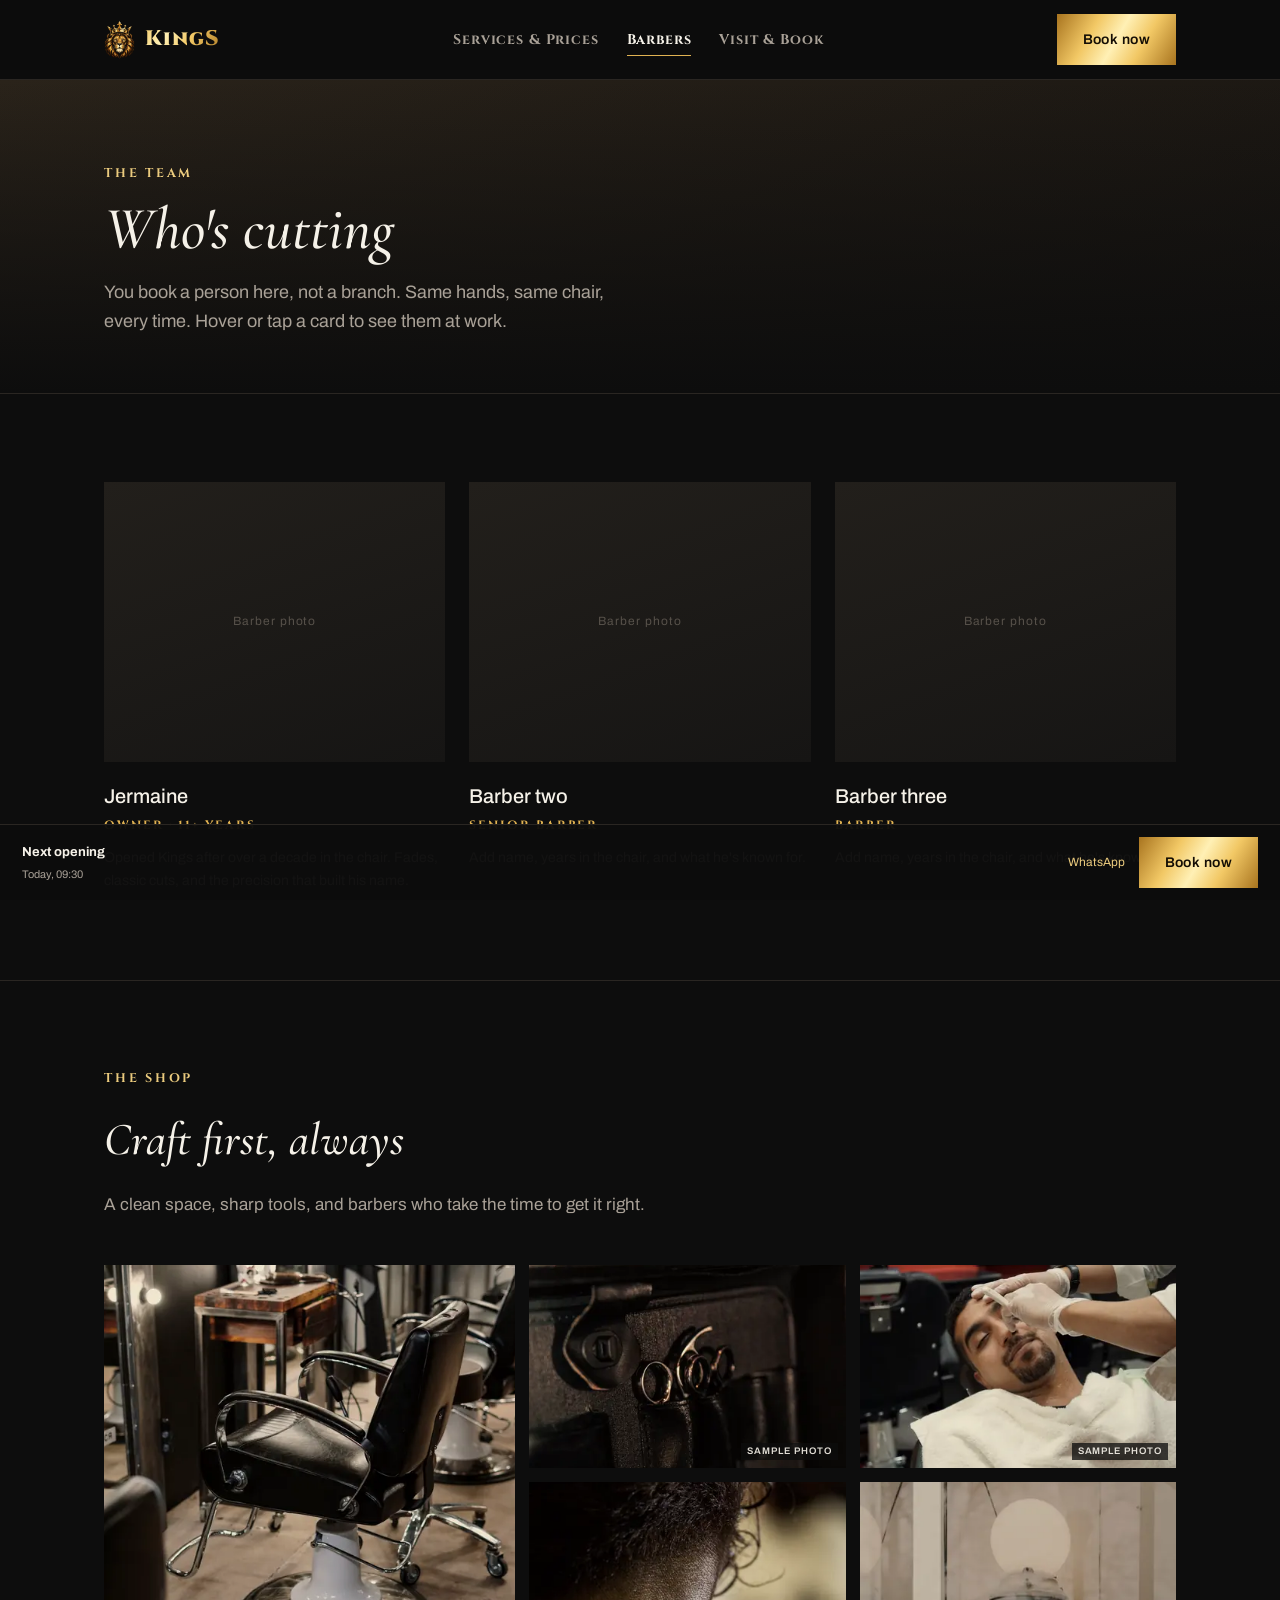
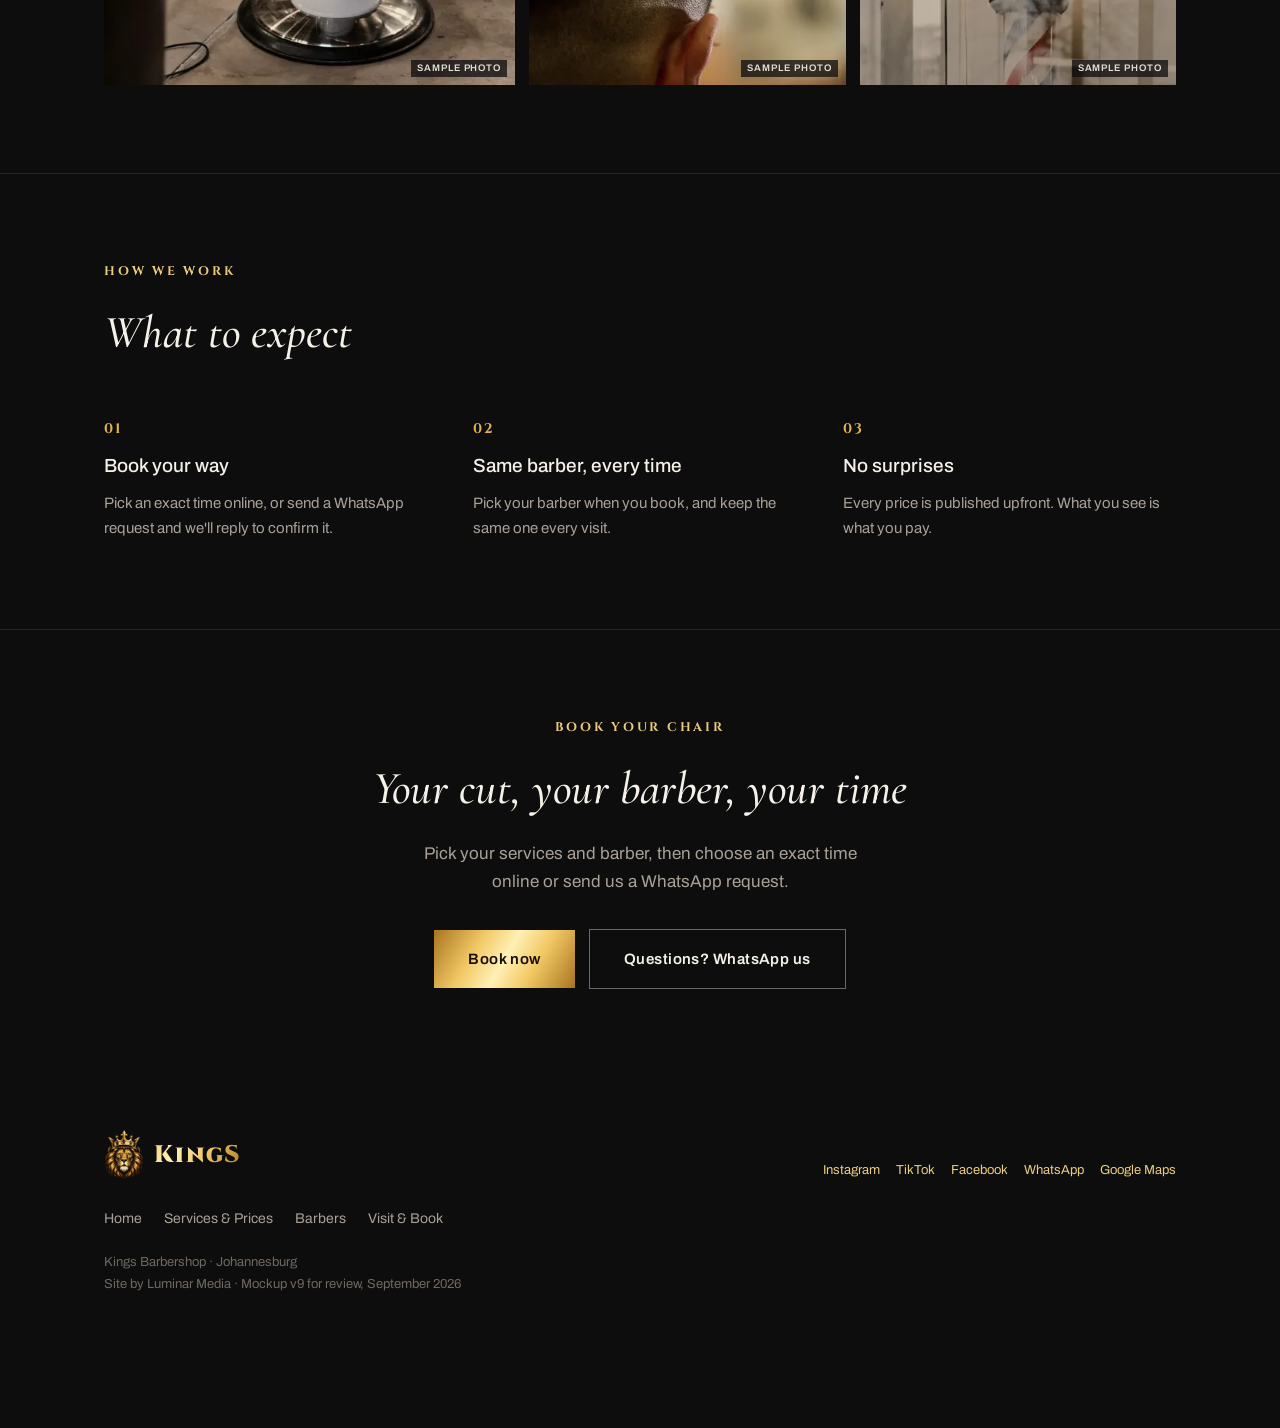
==== commit ab51bfa7: "Sample photos and hero video" ====
--- a/barbers.html
+++ b/barbers.html
@@ -89,7 +89,7 @@
   <div class="wrap">
     <div class="head"><p class="kicker">The shop</p><h2>Craft first, always</h2><p>A clean space, sharp tools, and barbers who take the time to get it right.</p></div>
     <div class="gallery">
-      <div class="photo">Shop interior</div><div class="photo">Cut in progress</div><div class="photo">Hot towel shave</div><div class="photo">Finished fade</div><div class="photo">Storefront</div>
+      <div class="photo"><img src="img/gal-chair-540.webp" srcset="img/gal-chair-540.webp 540w, img/gal-chair-900.webp 900w" sizes="(max-width:760px) 92vw, 430px" width="540" height="540" alt="Empty barber chair at a mirrored station" loading="lazy" decoding="async"><span class="sample">Sample photo</span></div><div class="photo"><img src="img/gal-tools-420.webp" srcset="img/gal-tools-420.webp 420w, img/gal-tools-720.webp 720w" sizes="(max-width:760px) 46vw, 330px" width="420" height="280" alt="Scissors in a leather holster" loading="lazy" decoding="async"><span class="sample">Sample photo</span></div><div class="photo"><img src="img/gal-razor-420.webp" srcset="img/gal-razor-420.webp 420w, img/gal-razor-720.webp 720w" sizes="(max-width:760px) 46vw, 330px" width="420" height="280" alt="Straight razor shave" loading="lazy" decoding="async"><span class="sample">Sample photo</span></div><div class="photo"><img src="img/gal-fade-420.webp" srcset="img/gal-fade-420.webp 420w, img/gal-fade-720.webp 720w" sizes="(max-width:760px) 46vw, 330px" width="420" height="280" alt="Finished fade seen from behind" loading="lazy" decoding="async"><span class="sample">Sample photo</span></div><div class="photo"><img src="img/gal-pole-420.webp" srcset="img/gal-pole-420.webp 420w, img/gal-pole-720.webp 720w" sizes="(max-width:760px) 46vw, 330px" width="420" height="280" alt="Barber pole in a shop window" loading="lazy" decoding="async"><span class="sample">Sample photo</span></div>
     </div>
   </div>
 </section>
@@ -123,7 +123,7 @@
       <div class="foot-social"><a href="#">Instagram</a><a href="#">TikTok</a><a href="#">Facebook</a><a href="#" data-wa>WhatsApp</a><a href="#">Google Maps</a></div>
     </div>
     <div class="foot-pages"><a href="./">Home</a><a href="services">Services &amp; Prices</a><a href="barbers">Barbers</a><a href="visit">Visit &amp; Book</a></div>
-    <p class="fine">Kings Barbershop · Johannesburg<br>Site by Luminar Media · Mockup v8 for review, September 2026</p>
+    <p class="fine">Kings Barbershop · Johannesburg<br>Site by Luminar Media · Mockup v9 for review, September 2026</p>
   </div>
 </footer>
 
--- a/styles.css
+++ b/styles.css
@@ -86,8 +86,8 @@
 .svc-grid{display:grid;grid-template-columns:repeat(auto-fit,minmax(230px,1fr));gap:1px;background:var(--line);border:1px solid var(--line)}
 .svc{background:var(--ink);padding:32px 26px;transition:opacity .35s ease}
 .svc.dim{opacity:.28}
-.svc .photo{height:110px;margin:0 0 20px;font-size:11px;transition:filter .4s ease}
-.svc:hover .photo{filter:brightness(1.15)}
+.svc .photo{height:150px;margin:0 0 20px;font-size:11px;transition:filter .4s ease}
+.svc:hover .photo{filter:brightness(1.1)}
 .svc h3{margin:0 0 8px;font-size:19px;font-weight:500}
 .svc p{margin:0 0 6px;color:var(--mute);font-size:14px}
 .svc .rec{color:var(--gold-2);font-size:12px;letter-spacing:.04em;margin:0 0 14px}
@@ -353,3 +353,20 @@
 .done,#b-when,#b-details,#b-form{scroll-margin-top:92px}
 .days{-webkit-mask-image:linear-gradient(90deg,#000 88%,transparent);mask-image:linear-gradient(90deg,#000 88%,transparent);padding-right:28px}
 @media(max-width:600px){.builder-bar .btns{flex-wrap:nowrap}.builder-bar .btns .btn{flex:1 1 0;padding:14px 6px;font-size:13px;white-space:nowrap;justify-content:center;text-align:center}}
+
+/* ===== Photos and hero video ===== */
+.photo{position:relative;overflow:hidden}
+.photo>img{position:absolute;inset:0;width:100%;height:100%;object-fit:cover;display:block;transition:transform .8s ease}
+.svc:hover .photo>img,.gallery .photo:hover>img{transform:scale(1.04)}
+.sample{position:absolute;right:8px;bottom:8px;z-index:1;font:600 9.5px/1 Archivo,Helvetica,Arial,sans-serif;letter-spacing:.1em;text-transform:uppercase;color:rgba(245,241,232,.92);background:rgba(13,13,13,.75);padding:4px 6px;pointer-events:none}
+.no-samples .sample{display:none}
+.hero{overflow:hidden}
+.hero-video{position:absolute;inset:0;width:100%;height:100%;object-fit:cover;object-position:60% center;z-index:0}
+.hero::after{content:"";position:absolute;inset:0;z-index:1;pointer-events:none;background:linear-gradient(90deg,rgba(13,13,13,.92) 0%,rgba(13,13,13,.8) 48%,rgba(13,13,13,.3) 75%,rgba(13,13,13,.35) 100%),linear-gradient(180deg,rgba(13,13,13,.35) 0%,rgba(13,13,13,0) 30%,rgba(13,13,13,.25) 70%,var(--ink) 100%)}
+.hero-in{position:relative;z-index:2}
+.hero>.sample{top:16px;bottom:auto;right:16px;z-index:2}
+@media(max-width:820px){
+  .hero::after{background:linear-gradient(180deg,rgba(13,13,13,.6) 0%,rgba(13,13,13,.76) 22%,rgba(13,13,13,.8) 50%,rgba(13,13,13,.9) 75%,var(--ink) 100%)}
+  .hero-video{object-position:65% center}
+}
+@media(prefers-reduced-motion:reduce){.photo>img{transition:none}.svc:hover .photo>img,.gallery .photo:hover>img{transform:none}}
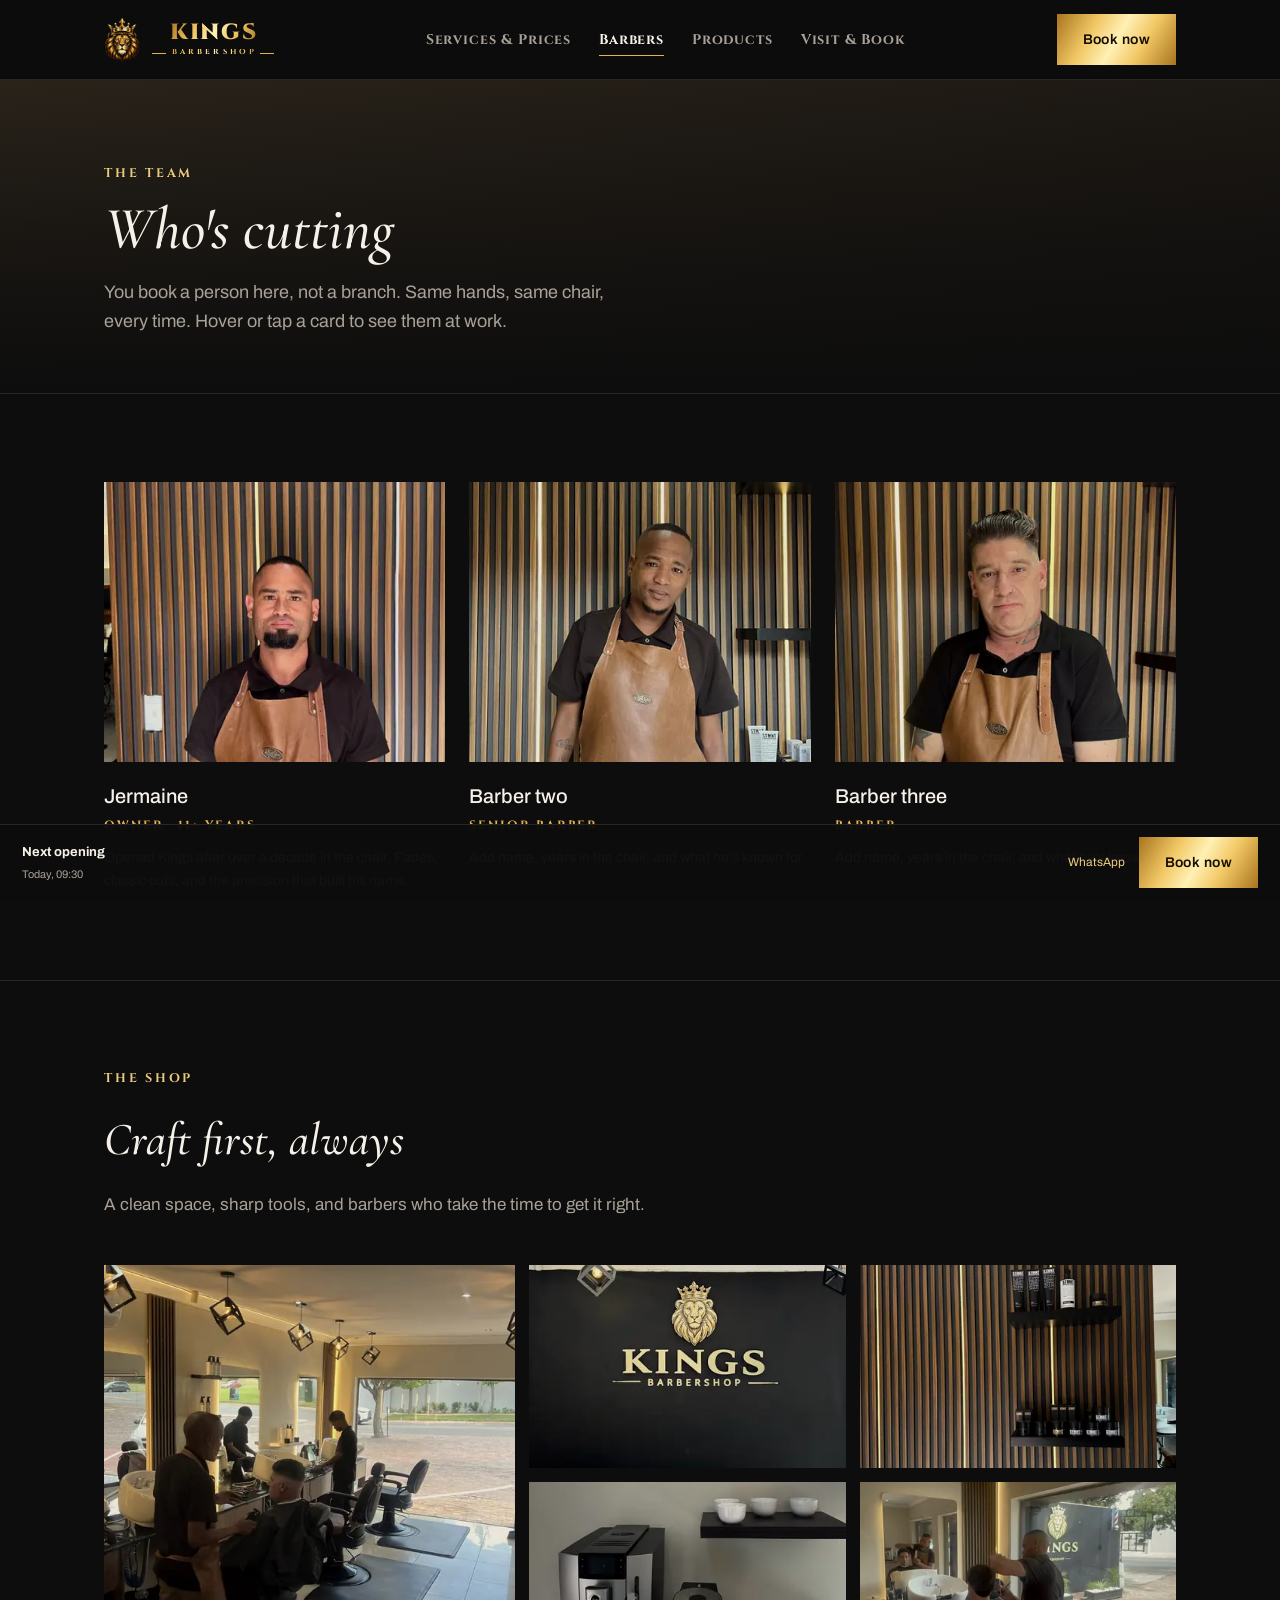
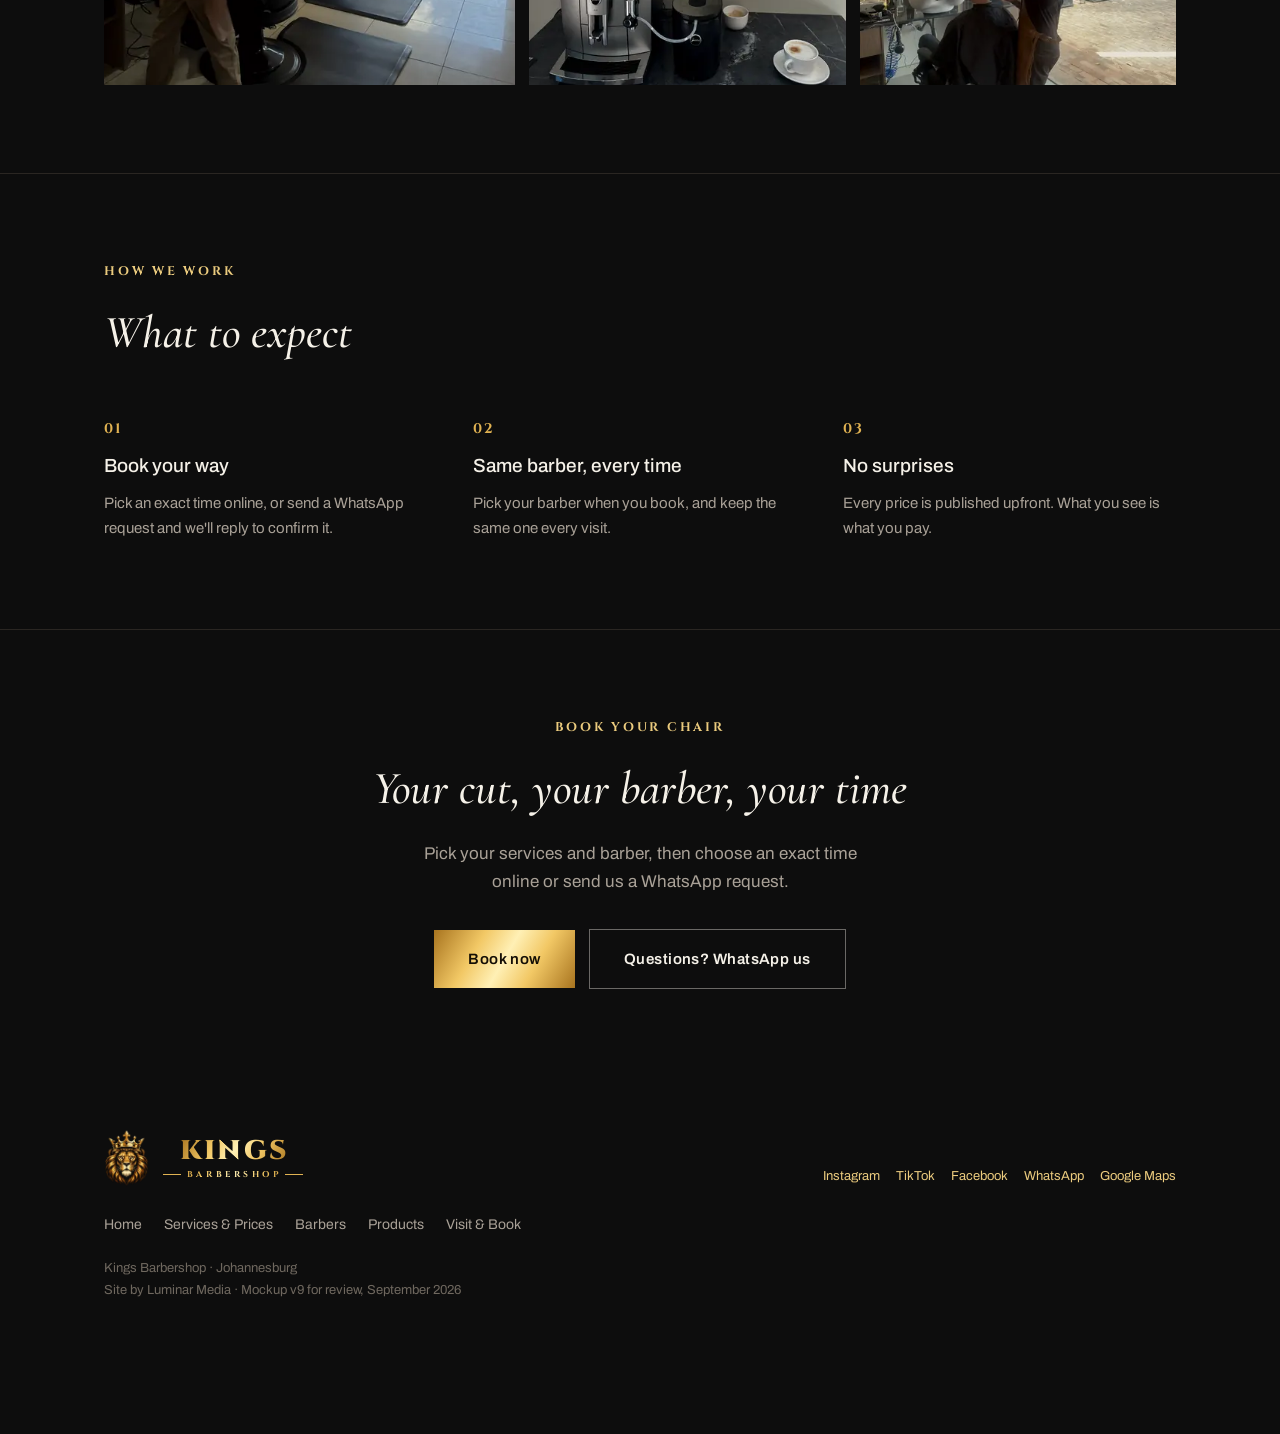
==== commit 273eeed1: "Barber three photo, new Barber two portrait" ====
--- a/barbers.html
+++ b/barbers.html
@@ -43,8 +43,8 @@
 
 <nav>
   <div class="nav-in">
-    <a class="brand" href="./" aria-label="Kings Barbershop home"><img src="lion-96.webp" width="31" height="40" alt="">KingS</a>
-    <div class="nav-links"><a href="services">Services &amp; Prices</a><a href="barbers" aria-current="page">Barbers</a><a href="visit">Visit &amp; Book</a></div>
+    <a class="brand" href="./" aria-label="Kings Barbershop home"><img src="lion-96.webp" width="36" height="46" alt=""><span class="brand-word"><span class="brand-name">KINGS</span><span class="brand-sub"><span>Barbershop</span></span></span></a>
+    <div class="nav-links"><a href="services">Services &amp; Prices</a><a href="barbers" aria-current="page">Barbers</a><a href="products">Products</a><a href="visit">Visit &amp; Book</a></div>
     <a class="btn" href="visit#builder">Book now</a>
     <button class="menu-btn" type="button" aria-expanded="false" aria-controls="menu">Menu</button>
   </div>
@@ -52,13 +52,14 @@
 
 <div class="menu" id="menu" hidden>
   <div class="menu-top">
-    <a class="brand" href="./" aria-label="Kings Barbershop home"><img src="lion-96.webp" width="31" height="40" alt="">KingS</a>
+    <a class="brand" href="./" aria-label="Kings Barbershop home"><img src="lion-96.webp" width="36" height="46" alt=""><span class="brand-word"><span class="brand-name">KINGS</span><span class="brand-sub"><span>Barbershop</span></span></span></a>
     <button class="menu-btn menu-close" type="button">Close</button>
   </div>
   <div class="menu-links">
     <a href="./">Home</a>
     <a href="services">Services &amp; Prices</a>
     <a href="barbers" aria-current="page">Barbers</a>
+    <a href="products">Products</a>
     <a href="visit">Visit &amp; Book</a>
   </div>
   <div class="menu-book">
@@ -78,9 +79,9 @@
 <section id="team" class="reveal">
   <div class="wrap">
     <div class="team">
-      <div class="barber"><div class="photo"><div class="shot still">Barber photo</div><div class="shot action">Action shot</div></div><h3>Jermaine</h3><p class="role">Owner · 11+ years</p><p>Opened Kings after over a decade in the chair. Fades, classic cuts, and the precision that built his name.</p></div>
-      <div class="barber"><div class="photo"><div class="shot still">Barber photo</div><div class="shot action">Action shot</div></div><h3>Barber two</h3><p class="role">Senior barber</p><p>Add name, years in the chair, and what he's known for.</p></div>
-      <div class="barber"><div class="photo"><div class="shot still">Barber photo</div><div class="shot action">Action shot</div></div><h3>Barber three</h3><p class="role">Barber</p><p>Add name, years in the chair, and what he's known for.</p></div>
+      <div class="barber"><div class="photo"><div class="shot still"><img src="img/barber-jermaine-420.webp" srcset="img/barber-jermaine-420.webp 420w, img/barber-jermaine-720.webp 720w" sizes="(max-width:760px) 92vw, 340px" width="420" height="350" alt="Jermaine, owner of Kings Barbershop" loading="lazy" decoding="async"></div><div class="shot action"><img src="img/barber-jermaine-action-420.webp" srcset="img/barber-jermaine-action-420.webp 420w, img/barber-jermaine-action-720.webp 720w" sizes="(max-width:760px) 92vw, 340px" width="420" height="350" alt="Jermaine cutting a client's hair by the front window" loading="lazy" decoding="async"></div></div><h3>Jermaine</h3><p class="role">Owner · 11+ years</p><p>Opened Kings after over a decade in the chair. Fades, classic cuts, and the precision that built his name.</p></div>
+      <div class="barber"><div class="photo"><div class="shot still"><img src="img/barber-two-420.webp" srcset="img/barber-two-420.webp 420w, img/barber-two-720.webp 720w" sizes="(max-width:760px) 92vw, 340px" width="420" height="350" alt="Barber two in his leather apron by the slat wall" loading="lazy" decoding="async"></div><div class="shot action"><img src="img/barber-two-action-420.webp" srcset="img/barber-two-action-420.webp 420w, img/barber-two-action-720.webp 720w" sizes="(max-width:760px) 92vw, 340px" width="420" height="350" alt="Barber two at work with comb and scissors" loading="lazy" decoding="async"></div></div><h3>Barber two</h3><p class="role">Senior barber</p><p>Add name, years in the chair, and what he's known for.</p></div>
+      <div class="barber"><div class="photo"><div class="shot still"><img src="img/barber-three-420.webp" srcset="img/barber-three-420.webp 420w, img/barber-three-720.webp 720w" sizes="(max-width:760px) 92vw, 340px" width="420" height="350" alt="Barber three in his leather apron, star tattoos on his arms" loading="lazy" decoding="async"></div></div><h3>Barber three</h3><p class="role">Barber</p><p>Add name, years in the chair, and what he's known for.</p></div>
     </div>
   </div>
 </section>
@@ -89,7 +90,7 @@
   <div class="wrap">
     <div class="head"><p class="kicker">The shop</p><h2>Craft first, always</h2><p>A clean space, sharp tools, and barbers who take the time to get it right.</p></div>
     <div class="gallery">
-      <div class="photo"><img src="img/gal-chair-540.webp" srcset="img/gal-chair-540.webp 540w, img/gal-chair-900.webp 900w" sizes="(max-width:760px) 92vw, 430px" width="540" height="540" alt="Empty barber chair at a mirrored station" loading="lazy" decoding="async"><span class="sample">Sample photo</span></div><div class="photo"><img src="img/gal-tools-420.webp" srcset="img/gal-tools-420.webp 420w, img/gal-tools-720.webp 720w" sizes="(max-width:760px) 46vw, 330px" width="420" height="280" alt="Scissors in a leather holster" loading="lazy" decoding="async"><span class="sample">Sample photo</span></div><div class="photo"><img src="img/gal-razor-420.webp" srcset="img/gal-razor-420.webp 420w, img/gal-razor-720.webp 720w" sizes="(max-width:760px) 46vw, 330px" width="420" height="280" alt="Straight razor shave" loading="lazy" decoding="async"><span class="sample">Sample photo</span></div><div class="photo"><img src="img/gal-fade-420.webp" srcset="img/gal-fade-420.webp 420w, img/gal-fade-720.webp 720w" sizes="(max-width:760px) 46vw, 330px" width="420" height="280" alt="Finished fade seen from behind" loading="lazy" decoding="async"><span class="sample">Sample photo</span></div><div class="photo"><img src="img/gal-pole-420.webp" srcset="img/gal-pole-420.webp 420w, img/gal-pole-720.webp 720w" sizes="(max-width:760px) 46vw, 330px" width="420" height="280" alt="Barber pole in a shop window" loading="lazy" decoding="async"><span class="sample">Sample photo</span></div>
+      <div class="photo"><img src="img/gal-team-540.webp" srcset="img/gal-team-540.webp 540w, img/gal-team-900.webp 900w" sizes="(max-width:760px) 92vw, 430px" width="540" height="540" alt="Three Kings barbers at work along the stations" loading="lazy" decoding="async"></div><div class="photo"><img src="img/gal-reception-420.webp" srcset="img/gal-reception-420.webp 420w, img/gal-reception-720.webp 720w" sizes="(max-width:760px) 92vw, 330px" width="420" height="280" alt="Reception: the gold Kings lion on the black wall" loading="lazy" decoding="async"></div><div class="photo"><img src="img/gal-shelf-420.webp" srcset="img/gal-shelf-420.webp 420w, img/gal-shelf-720.webp 720w" sizes="(max-width:760px) 46vw, 330px" width="420" height="280" alt="STMNT pomades and gels on the lit slat wall" loading="lazy" decoding="async"></div><div class="photo"><img src="img/gal-coffee-420.webp" srcset="img/gal-coffee-420.webp 420w, img/gal-coffee-720.webp 720w" sizes="(max-width:760px) 46vw, 330px" width="420" height="280" alt="The coffee bar: an espresso machine, cups and a cappuccino" loading="lazy" decoding="async"></div><div class="photo"><img src="img/gal-window-420.webp" srcset="img/gal-window-420.webp 420w, img/gal-window-720.webp 720w" sizes="(max-width:760px) 92vw, 330px" width="420" height="280" alt="Haircut by the front window, barber pole outside" loading="lazy" decoding="async"></div>
     </div>
   </div>
 </section>
@@ -119,10 +120,10 @@
 <footer>
   <div class="wrap">
     <div class="foot-row">
-      <a class="brand" href="./" style="font-size:24px" aria-label="Kings Barbershop home"><img src="lion-96.webp" width="31" height="40" alt="">KingS</a>
+      <a class="brand" href="./" aria-label="Kings Barbershop home"><img src="lion-96.webp" width="36" height="46" alt=""><span class="brand-word"><span class="brand-name">KINGS</span><span class="brand-sub"><span>Barbershop</span></span></span></a>
       <div class="foot-social"><a href="#">Instagram</a><a href="#">TikTok</a><a href="#">Facebook</a><a href="#" data-wa>WhatsApp</a><a href="#">Google Maps</a></div>
     </div>
-    <div class="foot-pages"><a href="./">Home</a><a href="services">Services &amp; Prices</a><a href="barbers">Barbers</a><a href="visit">Visit &amp; Book</a></div>
+    <div class="foot-pages"><a href="./">Home</a><a href="services">Services &amp; Prices</a><a href="barbers">Barbers</a><a href="products">Products</a><a href="visit">Visit &amp; Book</a></div>
     <p class="fine">Kings Barbershop · Johannesburg<br>Site by Luminar Media · Mockup v9 for review, September 2026</p>
   </div>
 </footer>
--- a/styles.css
+++ b/styles.css
@@ -15,13 +15,13 @@
 nav{position:sticky;top:env(safe-area-inset-top,0px);z-index:40;background:rgba(13,13,13,.94);border-bottom:1px solid var(--line);backdrop-filter:blur(8px)}
 .nav-in{display:flex;align-items:center;justify-content:space-between;gap:16px;padding:14px 24px;max-width:1120px;margin:0 auto}
 .brand{display:flex;align-items:center;gap:10px;font-family:Cinzel,Georgia,serif;font-weight:900;font-size:21px;line-height:1;letter-spacing:.05em;color:var(--gold)}
-.brand img{display:block;height:40px;width:auto;transition:filter .5s ease}
+.brand img{display:block;height:46px;width:auto;transition:filter .5s ease}
 .brand:hover img{filter:drop-shadow(0 0 8px rgba(242,200,101,.5))}
-footer .brand img{height:52px}
+footer .brand img{height:58px}
 .nav-links{display:flex;gap:28px;font-size:14px}
 .nav-links a{color:var(--mute);text-decoration:none}
 .nav-links a:hover{color:var(--paper)}
-@media(max-width:820px){.nav-links{display:none}}
+@media(max-width:920px){.nav-links{display:none}}   /* 4 links + logo + Book now need ~850px: below 920 the Menu button takes over */
 .btn{display:inline-flex;align-items:center;gap:9px;padding:14px 26px;background:var(--gold);color:var(--ink);text-decoration:none;font-weight:600;font-size:14px;letter-spacing:.03em;border:0;cursor:pointer}
 .btn:hover{filter:brightness(1.06)}
 .btn.wa{background:var(--wa);color:#07310F}
@@ -140,7 +140,7 @@
 .barber .photo{height:280px;margin-bottom:18px;position:relative}
 .barber .photo .shot{position:absolute;inset:0;display:flex;align-items:center;justify-content:center;transition:opacity .45s ease}
 .barber .photo .shot.action{opacity:0;background:linear-gradient(200deg,#2c2418,#181410)}
-.barber:hover .photo .shot.still{opacity:0}
+.barber:hover .photo .shot.still:not(:only-child){opacity:0}   /* a still with no action shot stays put */
 .barber:hover .photo .shot.action{opacity:1}
 .barber h3{margin:0 0 3px;font-size:20px;font-weight:500}
 .barber .role{color:var(--gold);font-size:13px;letter-spacing:.08em;margin:0 0 10px;text-transform:uppercase}
@@ -215,7 +215,8 @@
 
 /* phone menu */
 .menu-btn{display:none;background:transparent;border:1px solid rgba(245,241,232,.4);color:var(--paper);font:600 13px/1 Archivo,Helvetica,Arial,sans-serif;letter-spacing:.08em;text-transform:uppercase;padding:12px 16px;cursor:pointer}
-@media(max-width:820px){.nav-in>.btn{display:none}.menu-btn{display:inline-flex}}
+@media(max-width:920px){.nav-in>.btn{display:none}.menu-btn{display:inline-flex}}
+.nav-links a,.nav-in>.btn{white-space:nowrap}
 .menu{position:fixed;inset:0;z-index:60;background:var(--ink);display:flex;flex-direction:column;padding:calc(18px + env(safe-area-inset-top,0px)) 24px calc(28px + env(safe-area-inset-bottom,0px));overflow-y:auto}
 .menu[hidden]{display:none}
 .menu-top{display:flex;justify-content:space-between;align-items:center}
@@ -285,7 +286,7 @@
 .btn:not(.wa):not(.ghost)::after{content:"";position:absolute;inset:0;background:linear-gradient(110deg,transparent 35%,rgba(255,255,255,.55) 50%,transparent 65%);transform:translateX(-120%);transition:transform .8s ease;pointer-events:none}
 .btn:not(.wa):not(.ghost):hover::after{transform:translateX(120%)}
 /* metallic text */
-.brand,.stat b,.svc .amt,.price .amt,.calc-bar .tot,.plan-price{background:var(--metal);-webkit-background-clip:text;background-clip:text;color:transparent}
+.brand-name,.brand-sub,.stat b,.svc .amt,.price .amt,.calc-bar .tot,.plan-price{background:var(--metal);-webkit-background-clip:text;background-clip:text;color:transparent}
 .price .amt small,.plan-price small{-webkit-text-fill-color:var(--mute)}
 .chip.active,.opt input:checked+span,.step-n{background:var(--metal)}
 .ba input[type=range]::-webkit-slider-thumb{background:var(--metal)}
@@ -370,3 +371,46 @@
   .hero-video{object-position:65% center}
 }
 @media(prefers-reduced-motion:reduce){.photo>img{transition:none}.svc:hover .photo>img,.gallery .photo:hover>img{transform:none}}
+/* Before/after: a real client, both photos aligned on his head so the line sweeps across one face */
+.ba .photo>img{object-position:50% 45%}
+@media(min-width:821px){.ba{height:440px}}
+/* Phones: the sign and the last photo run full width, so the whole KINGS name shows and no tile sits alone */
+@media(max-width:760px){.gallery .photo:nth-child(2),.gallery .photo:nth-child(5){grid-column:span 2;height:210px}}
+
+/* ===== Products page ===== */
+.page-head.has-img{position:relative;overflow:hidden;background:var(--ink)}
+.page-head .head-img{position:absolute;inset:0;width:100%;height:100%;object-fit:cover;object-position:center 70%;z-index:0}
+.page-head.has-img::after{content:"";position:absolute;inset:0;z-index:1;pointer-events:none;background:linear-gradient(90deg,rgba(13,13,13,.94) 0%,rgba(13,13,13,.84) 45%,rgba(13,13,13,.5) 100%),linear-gradient(180deg,rgba(13,13,13,0) 55%,var(--ink) 100%)}
+.page-head.has-img .wrap{position:relative;z-index:2}
+@media(max-width:820px){.page-head.has-img::after{background:linear-gradient(180deg,rgba(13,13,13,.8) 0%,rgba(13,13,13,.86) 60%,var(--ink) 100%)}}
+.prod-grid{display:grid;grid-template-columns:repeat(3,1fr);gap:32px}
+@media(max-width:900px){.prod-grid{grid-template-columns:repeat(2,1fr);gap:22px 16px}}
+.prod .photo{aspect-ratio:4/5;margin:0 0 16px}
+.prod h3{font-size:19px;font-weight:500;margin:0 0 8px}
+.prod p{color:var(--mute);font-size:14px;margin:0 0 8px}
+.prod .best{color:var(--paper);font-size:13px}
+.prod .ask{display:inline-block;color:var(--gold-2);font-size:13px;padding:6px 0;text-underline-offset:3px}
+.prod .ask:hover{color:var(--gold-hi)}
+.prod-note{color:var(--mute);font-size:14px;margin:40px 0 0;max-width:64ch}
+.prod-note a{color:var(--gold-2)}
+@media(max-width:600px){.prod h3{font-size:17px}.prod p{font-size:13.5px}}
+
+/* ===== Logo lockup: like the shop sign. Lion, then KINGS over BARBERSHOP between two gold lines ===== */
+.brand{gap:12px}
+.brand-word{display:flex;flex-direction:column;align-items:center;line-height:1}
+.brand-name{font:900 22px/1 Cinzel,Georgia,serif;letter-spacing:.08em;margin-right:-.08em}
+.brand-sub{display:flex;align-items:center;gap:6px;margin-top:5px;font:700 7.5px/1 Cinzel,Georgia,serif;letter-spacing:.42em;text-transform:uppercase}
+.brand-sub>span{margin-right:-.42em}
+.brand-sub::before,.brand-sub::after{content:"";display:block;flex:none;width:14px;height:1px;background:var(--gold)}
+footer .brand{gap:14px}
+footer .brand-name{font-size:27px}
+footer .brand-sub{font-size:8.5px;margin-top:6px}
+footer .brand-sub::before,footer .brand-sub::after{width:18px}
+@media(max-width:380px){.nav-in .brand-name,.menu-top .brand-name{font-size:20px}.nav-in .brand img,.menu-top .brand img{height:42px}}
+/* Visit page: the shopfront above the address and hours, so people recognise the building */
+.visit-front{aspect-ratio:2/1;margin:0 0 40px}
+.visit-front>img{object-position:45% 50%}
+@media(max-width:760px){.visit-front{aspect-ratio:4/3;margin-bottom:28px}.visit-front>img{object-position:38% 50%}}
+/* Barber cards: the still shows, the action shot fades in on hover or tap */
+.barber .shot>img{position:absolute;inset:0;width:100%;height:100%;object-fit:cover;object-position:50% 30%;display:block}
+.barber .shot.action>img{object-position:50% 40%}
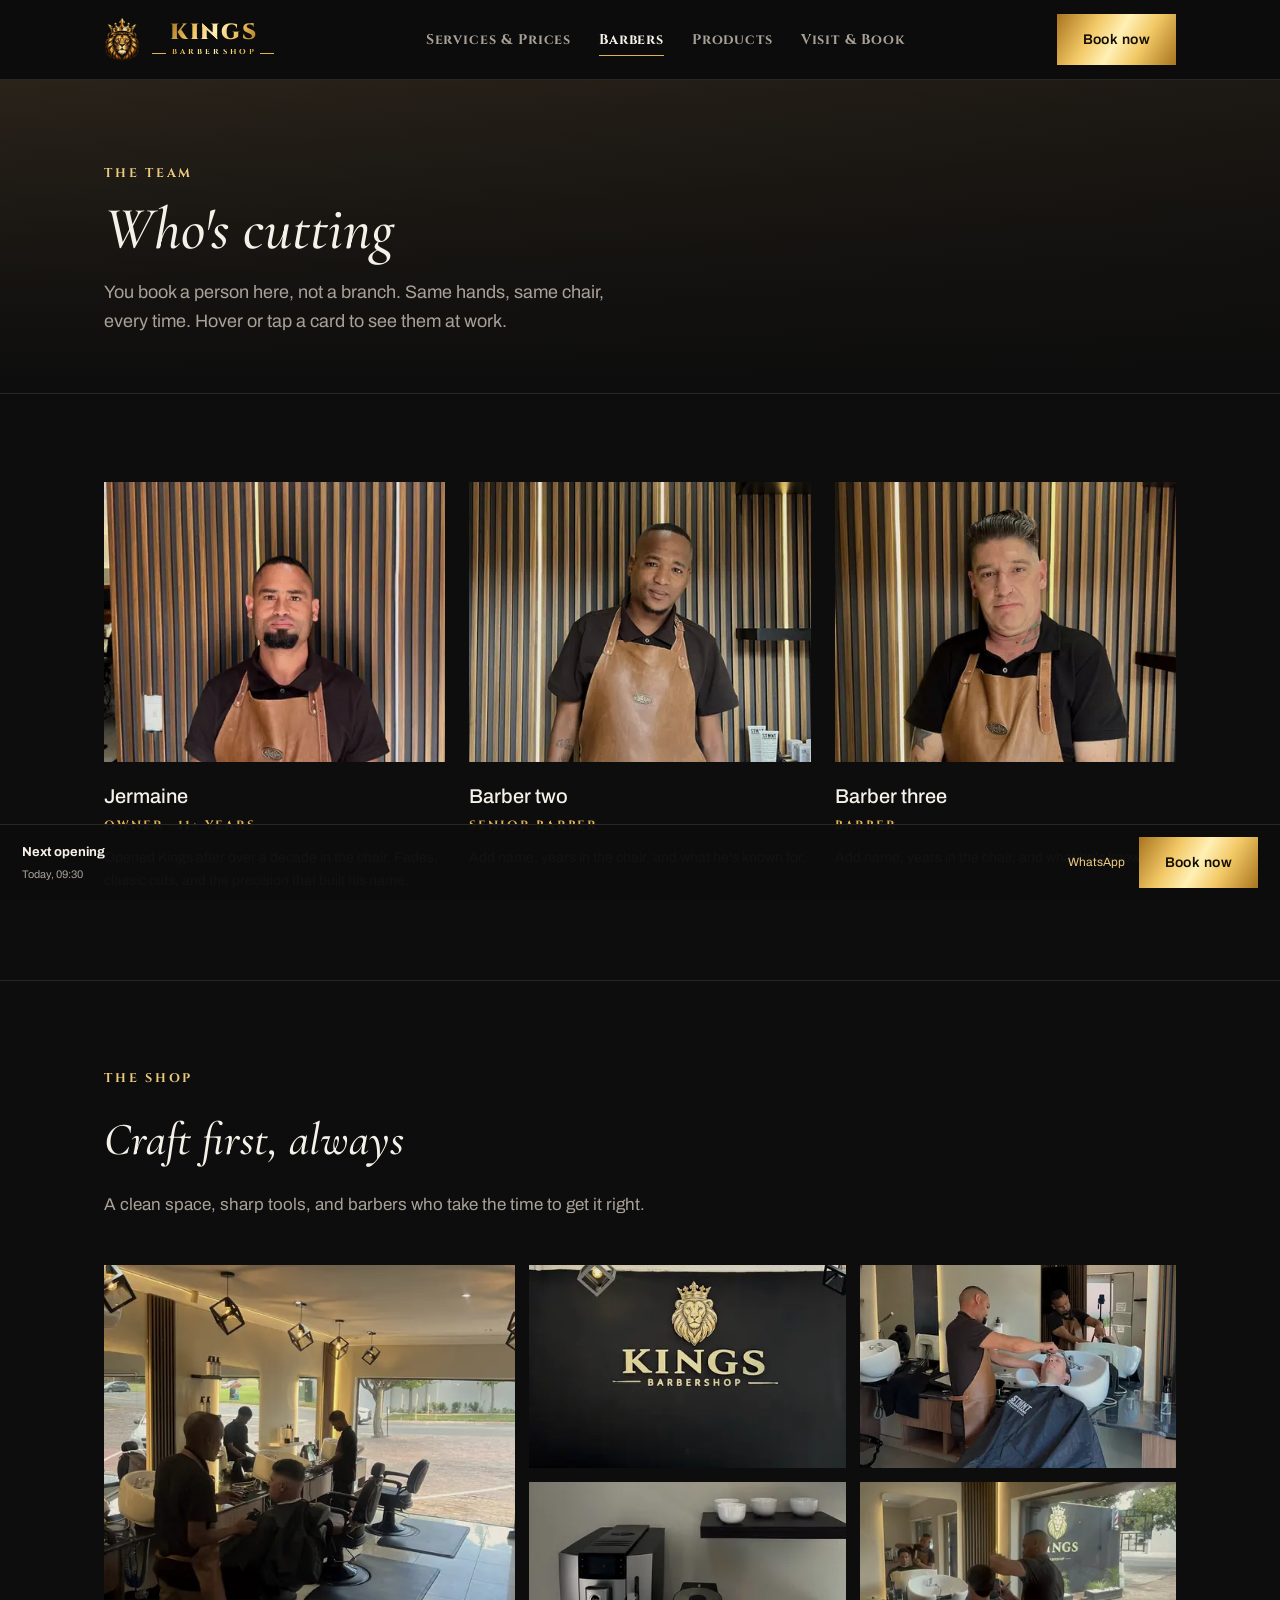
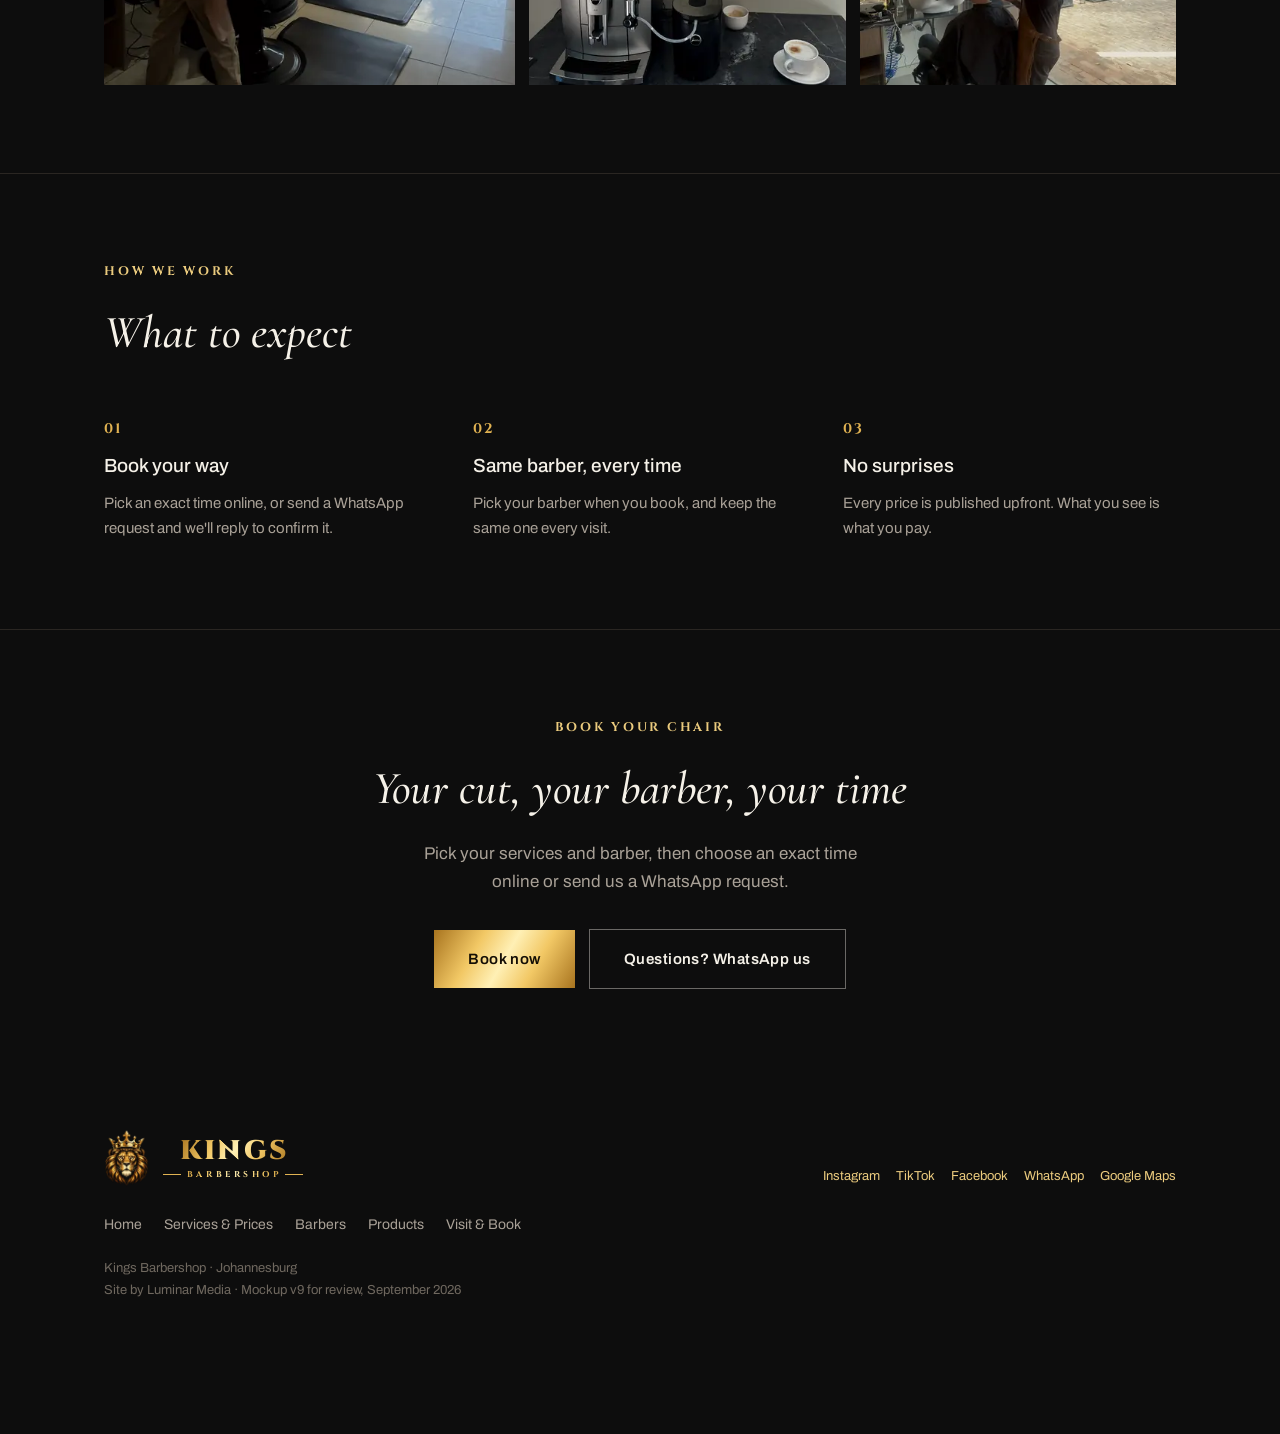
==== commit a9bfee8b: "Signature Cut photo, all product shots, shampoo, no barber recs" ====
--- a/barbers.html
+++ b/barbers.html
@@ -90,7 +90,7 @@
   <div class="wrap">
     <div class="head"><p class="kicker">The shop</p><h2>Craft first, always</h2><p>A clean space, sharp tools, and barbers who take the time to get it right.</p></div>
     <div class="gallery">
-      <div class="photo"><img src="img/gal-team-540.webp" srcset="img/gal-team-540.webp 540w, img/gal-team-900.webp 900w" sizes="(max-width:760px) 92vw, 430px" width="540" height="540" alt="Three Kings barbers at work along the stations" loading="lazy" decoding="async"></div><div class="photo"><img src="img/gal-reception-420.webp" srcset="img/gal-reception-420.webp 420w, img/gal-reception-720.webp 720w" sizes="(max-width:760px) 92vw, 330px" width="420" height="280" alt="Reception: the gold Kings lion on the black wall" loading="lazy" decoding="async"></div><div class="photo"><img src="img/gal-shelf-420.webp" srcset="img/gal-shelf-420.webp 420w, img/gal-shelf-720.webp 720w" sizes="(max-width:760px) 46vw, 330px" width="420" height="280" alt="STMNT pomades and gels on the lit slat wall" loading="lazy" decoding="async"></div><div class="photo"><img src="img/gal-coffee-420.webp" srcset="img/gal-coffee-420.webp 420w, img/gal-coffee-720.webp 720w" sizes="(max-width:760px) 46vw, 330px" width="420" height="280" alt="The coffee bar: an espresso machine, cups and a cappuccino" loading="lazy" decoding="async"></div><div class="photo"><img src="img/gal-window-420.webp" srcset="img/gal-window-420.webp 420w, img/gal-window-720.webp 720w" sizes="(max-width:760px) 92vw, 330px" width="420" height="280" alt="Haircut by the front window, barber pole outside" loading="lazy" decoding="async"></div>
+      <div class="photo"><img src="img/gal-team-540.webp" srcset="img/gal-team-540.webp 540w, img/gal-team-900.webp 900w" sizes="(max-width:760px) 92vw, 430px" width="540" height="540" alt="Three Kings barbers at work along the stations" loading="lazy" decoding="async"></div><div class="photo"><img src="img/gal-reception-420.webp" srcset="img/gal-reception-420.webp 420w, img/gal-reception-720.webp 720w" sizes="(max-width:760px) 92vw, 330px" width="420" height="280" alt="Reception: the gold Kings lion on the black wall" loading="lazy" decoding="async"></div><div class="photo"><img src="img/gal-wash-420.webp" srcset="img/gal-wash-420.webp 420w, img/gal-wash-720.webp 720w" sizes="(max-width:760px) 46vw, 330px" width="420" height="280" alt="Jermaine washing a client's hair at the basin" loading="lazy" decoding="async"></div><div class="photo"><img src="img/gal-coffee-420.webp" srcset="img/gal-coffee-420.webp 420w, img/gal-coffee-720.webp 720w" sizes="(max-width:760px) 46vw, 330px" width="420" height="280" alt="The coffee bar: an espresso machine, cups and a cappuccino" loading="lazy" decoding="async"></div><div class="photo"><img src="img/gal-window-420.webp" srcset="img/gal-window-420.webp 420w, img/gal-window-720.webp 720w" sizes="(max-width:760px) 92vw, 330px" width="420" height="280" alt="Haircut by the front window, barber pole outside" loading="lazy" decoding="async"></div>
     </div>
   </div>
 </section>
--- a/styles.css
+++ b/styles.css
@@ -90,7 +90,7 @@
 .svc:hover .photo{filter:brightness(1.1)}
 .svc h3{margin:0 0 8px;font-size:19px;font-weight:500}
 .svc p{margin:0 0 6px;color:var(--mute);font-size:14px}
-.svc .rec{color:var(--gold-2);font-size:12px;letter-spacing:.04em;margin:0 0 14px}
+.svc>p:last-of-type{margin-bottom:14px}   /* room above the price row (barber recommendations removed 21 Oct) */
 .svc .row{display:flex;justify-content:space-between;align-items:center}
 .svc .amt{font-family:'Cormorant Garamond',serif;font-style:italic;color:var(--gold);font-size:20px}
 
@@ -372,8 +372,9 @@
 }
 @media(prefers-reduced-motion:reduce){.photo>img{transition:none}.svc:hover .photo>img,.gallery .photo:hover>img{transform:none}}
 /* Before/after: a real client, both photos aligned on his head so the line sweeps across one face */
-.ba .photo>img{object-position:50% 45%}
-@media(min-width:821px){.ba{height:440px}}
+.ba .photo>img{object-position:72% 45%}   /* phones see the middle two thirds: keep the head in view */
+.ba{height:auto;aspect-ratio:3/2;max-width:760px}   /* the before/after pair is 3:2: show all of it */
+@media(max-width:560px){.ba{aspect-ratio:auto;height:340px}}
 /* Phones: the sign and the last photo run full width, so the whole KINGS name shows and no tile sits alone */
 @media(max-width:760px){.gallery .photo:nth-child(2),.gallery .photo:nth-child(5){grid-column:span 2;height:210px}}
 
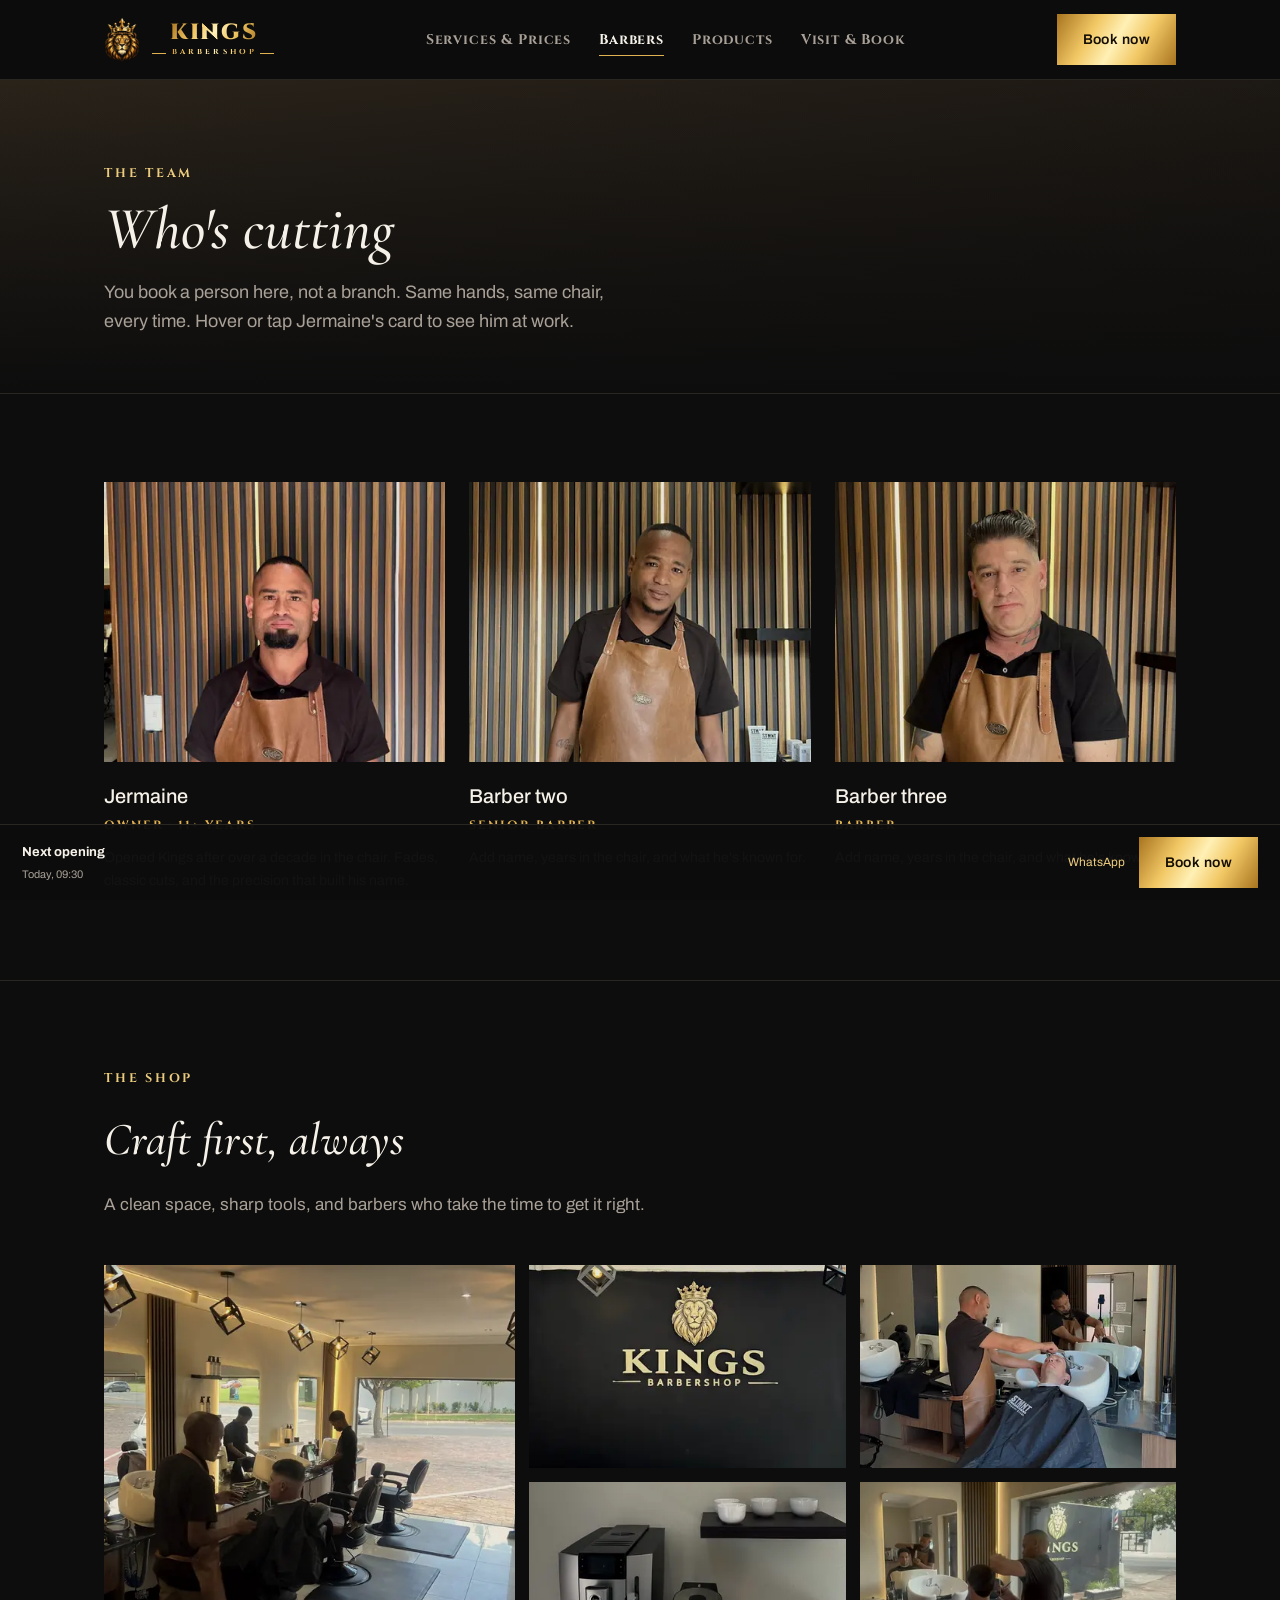
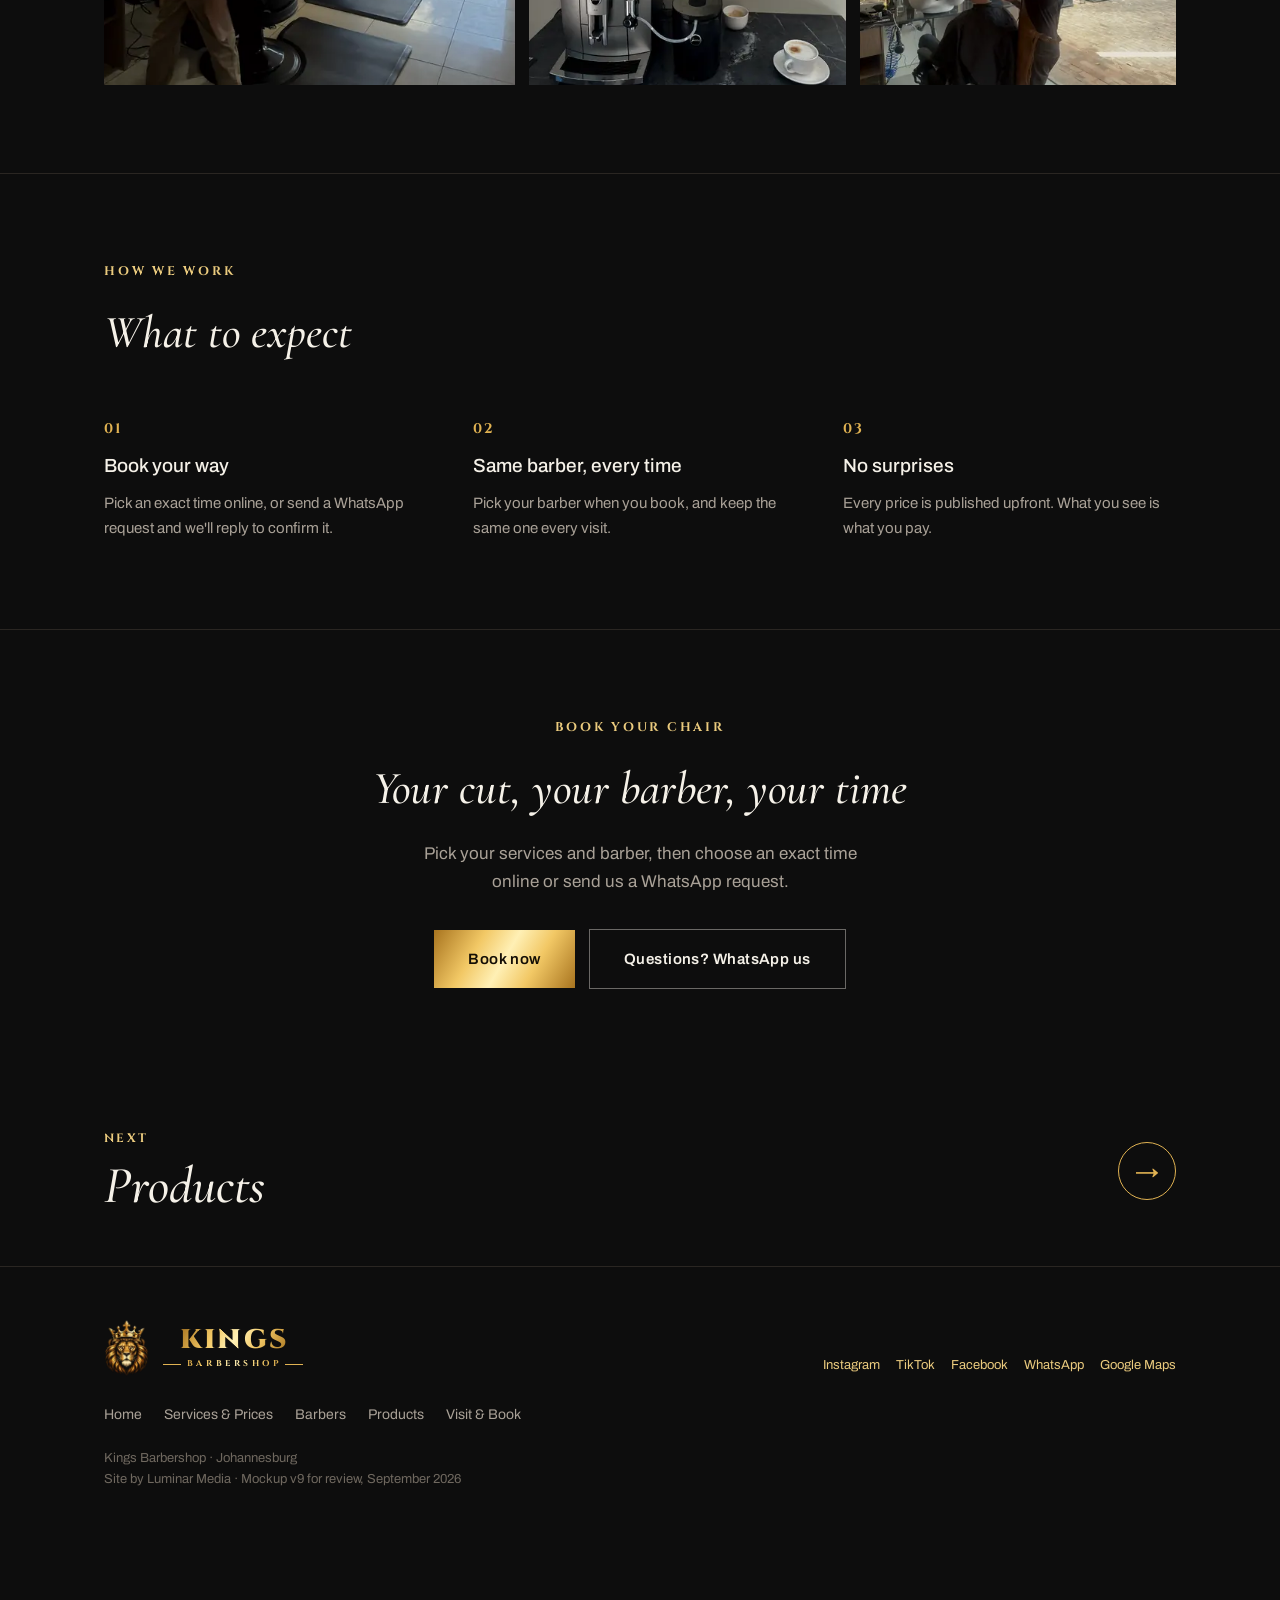
==== commit c5728f80: "Next page links, Barber two portrait only, recs back" ====
--- a/barbers.html
+++ b/barbers.html
@@ -72,7 +72,7 @@
   <div class="wrap">
     <p class="kicker">The team</p>
     <h1>Who's cutting</h1>
-    <p>You book a person here, not a branch. Same hands, same chair, every time. Hover or tap a card to see them at work.</p>
+    <p>You book a person here, not a branch. Same hands, same chair, every time. Hover or tap Jermaine's card to see him at work.</p>
   </div>
 </header>
 
@@ -80,7 +80,7 @@
   <div class="wrap">
     <div class="team">
       <div class="barber"><div class="photo"><div class="shot still"><img src="img/barber-jermaine-420.webp" srcset="img/barber-jermaine-420.webp 420w, img/barber-jermaine-720.webp 720w" sizes="(max-width:760px) 92vw, 340px" width="420" height="350" alt="Jermaine, owner of Kings Barbershop" loading="lazy" decoding="async"></div><div class="shot action"><img src="img/barber-jermaine-action-420.webp" srcset="img/barber-jermaine-action-420.webp 420w, img/barber-jermaine-action-720.webp 720w" sizes="(max-width:760px) 92vw, 340px" width="420" height="350" alt="Jermaine cutting a client's hair by the front window" loading="lazy" decoding="async"></div></div><h3>Jermaine</h3><p class="role">Owner · 11+ years</p><p>Opened Kings after over a decade in the chair. Fades, classic cuts, and the precision that built his name.</p></div>
-      <div class="barber"><div class="photo"><div class="shot still"><img src="img/barber-two-420.webp" srcset="img/barber-two-420.webp 420w, img/barber-two-720.webp 720w" sizes="(max-width:760px) 92vw, 340px" width="420" height="350" alt="Barber two in his leather apron by the slat wall" loading="lazy" decoding="async"></div><div class="shot action"><img src="img/barber-two-action-420.webp" srcset="img/barber-two-action-420.webp 420w, img/barber-two-action-720.webp 720w" sizes="(max-width:760px) 92vw, 340px" width="420" height="350" alt="Barber two at work with comb and scissors" loading="lazy" decoding="async"></div></div><h3>Barber two</h3><p class="role">Senior barber</p><p>Add name, years in the chair, and what he's known for.</p></div>
+      <div class="barber"><div class="photo"><div class="shot still"><img src="img/barber-two-420.webp" srcset="img/barber-two-420.webp 420w, img/barber-two-720.webp 720w" sizes="(max-width:760px) 92vw, 340px" width="420" height="350" alt="Barber two in his leather apron by the slat wall" loading="lazy" decoding="async"></div></div><h3>Barber two</h3><p class="role">Senior barber</p><p>Add name, years in the chair, and what he's known for.</p></div>
       <div class="barber"><div class="photo"><div class="shot still"><img src="img/barber-three-420.webp" srcset="img/barber-three-420.webp 420w, img/barber-three-720.webp 720w" sizes="(max-width:760px) 92vw, 340px" width="420" height="350" alt="Barber three in his leather apron, star tattoos on his arms" loading="lazy" decoding="async"></div></div><h3>Barber three</h3><p class="role">Barber</p><p>Add name, years in the chair, and what he's known for.</p></div>
     </div>
   </div>
@@ -117,6 +117,12 @@
   </div>
 </section>
 
+<div class="next-page">
+  <div class="wrap">
+    <a href="products"><span class="np-text"><span class="np-k">Next</span><span class="np-t">Products</span></span><span class="np-a" aria-hidden="true">&rarr;</span></a>
+  </div>
+</div>
+
 <footer>
   <div class="wrap">
     <div class="foot-row">
--- a/styles.css
+++ b/styles.css
@@ -90,7 +90,7 @@
 .svc:hover .photo{filter:brightness(1.1)}
 .svc h3{margin:0 0 8px;font-size:19px;font-weight:500}
 .svc p{margin:0 0 6px;color:var(--mute);font-size:14px}
-.svc>p:last-of-type{margin-bottom:14px}   /* room above the price row (barber recommendations removed 21 Oct) */
+.svc .rec{color:var(--gold-2);font-size:12px;letter-spacing:.04em;margin:0 0 14px}
 .svc .row{display:flex;justify-content:space-between;align-items:center}
 .svc .amt{font-family:'Cormorant Garamond',serif;font-style:italic;color:var(--gold);font-size:20px}
 
@@ -415,3 +415,15 @@
 /* Barber cards: the still shows, the action shot fades in on hover or tap */
 .barber .shot>img{position:absolute;inset:0;width:100%;height:100%;object-fit:cover;object-position:50% 30%;display:block}
 .barber .shot.action>img{object-position:50% 40%}
+
+/* Next page: each page ends with a link to the next one in menu order (Home, Services, Barbers, Products, Visit), so the site reads page by page */
+.next-page{border-bottom:1px solid var(--line)}
+.next-page a{display:flex;align-items:center;justify-content:space-between;gap:24px;padding:52px 0;color:var(--paper);text-decoration:none}
+.np-k{display:block;font-family:Cinzel,Georgia,serif;font-weight:700;color:var(--gold-2);font-size:12px;letter-spacing:.2em;text-transform:uppercase;margin:0 0 10px}
+.np-t{display:block;font-family:'Cormorant Garamond',serif;font-style:italic;font-weight:500;font-size:clamp(32px,5vw,52px);line-height:1.05;transition:color .3s ease}
+.np-a{flex:none;display:grid;place-items:center;width:58px;height:58px;border:1px solid var(--gold);border-radius:50%;color:var(--gold);font-size:24px;transition:transform .3s ease,background .3s ease,color .3s ease}
+.next-page a:hover .np-t,.next-page a:focus-visible .np-t{color:var(--gold-2)}
+.next-page a:hover .np-a,.next-page a:focus-visible .np-a{transform:translateX(6px);background:var(--gold);color:var(--on-gold)}
+.next-page a:focus-visible{outline:2px solid var(--gold);outline-offset:6px}
+@media(max-width:560px){.next-page a{padding:40px 0}.np-a{width:48px;height:48px;font-size:20px}}
+@media(prefers-reduced-motion:reduce){.np-a,.np-t{transition:none}.next-page a:hover .np-a{transform:none}}
